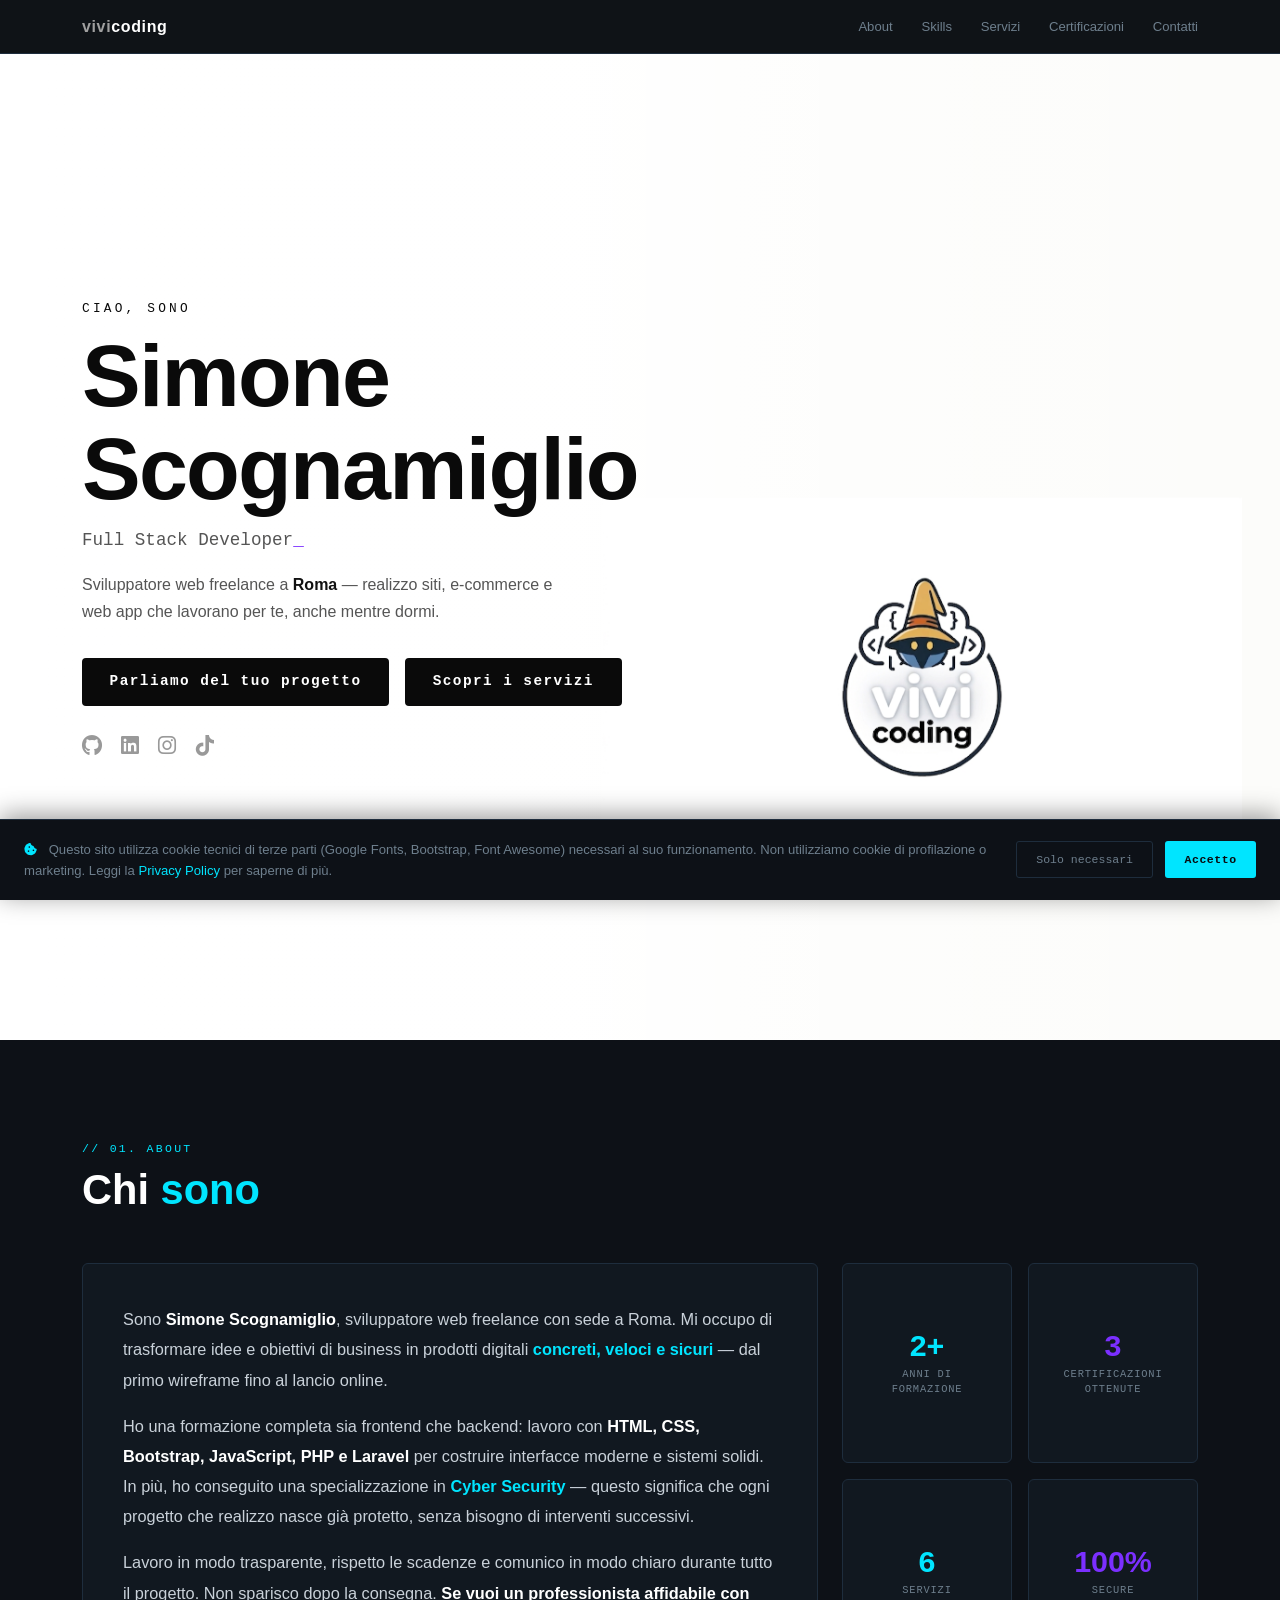
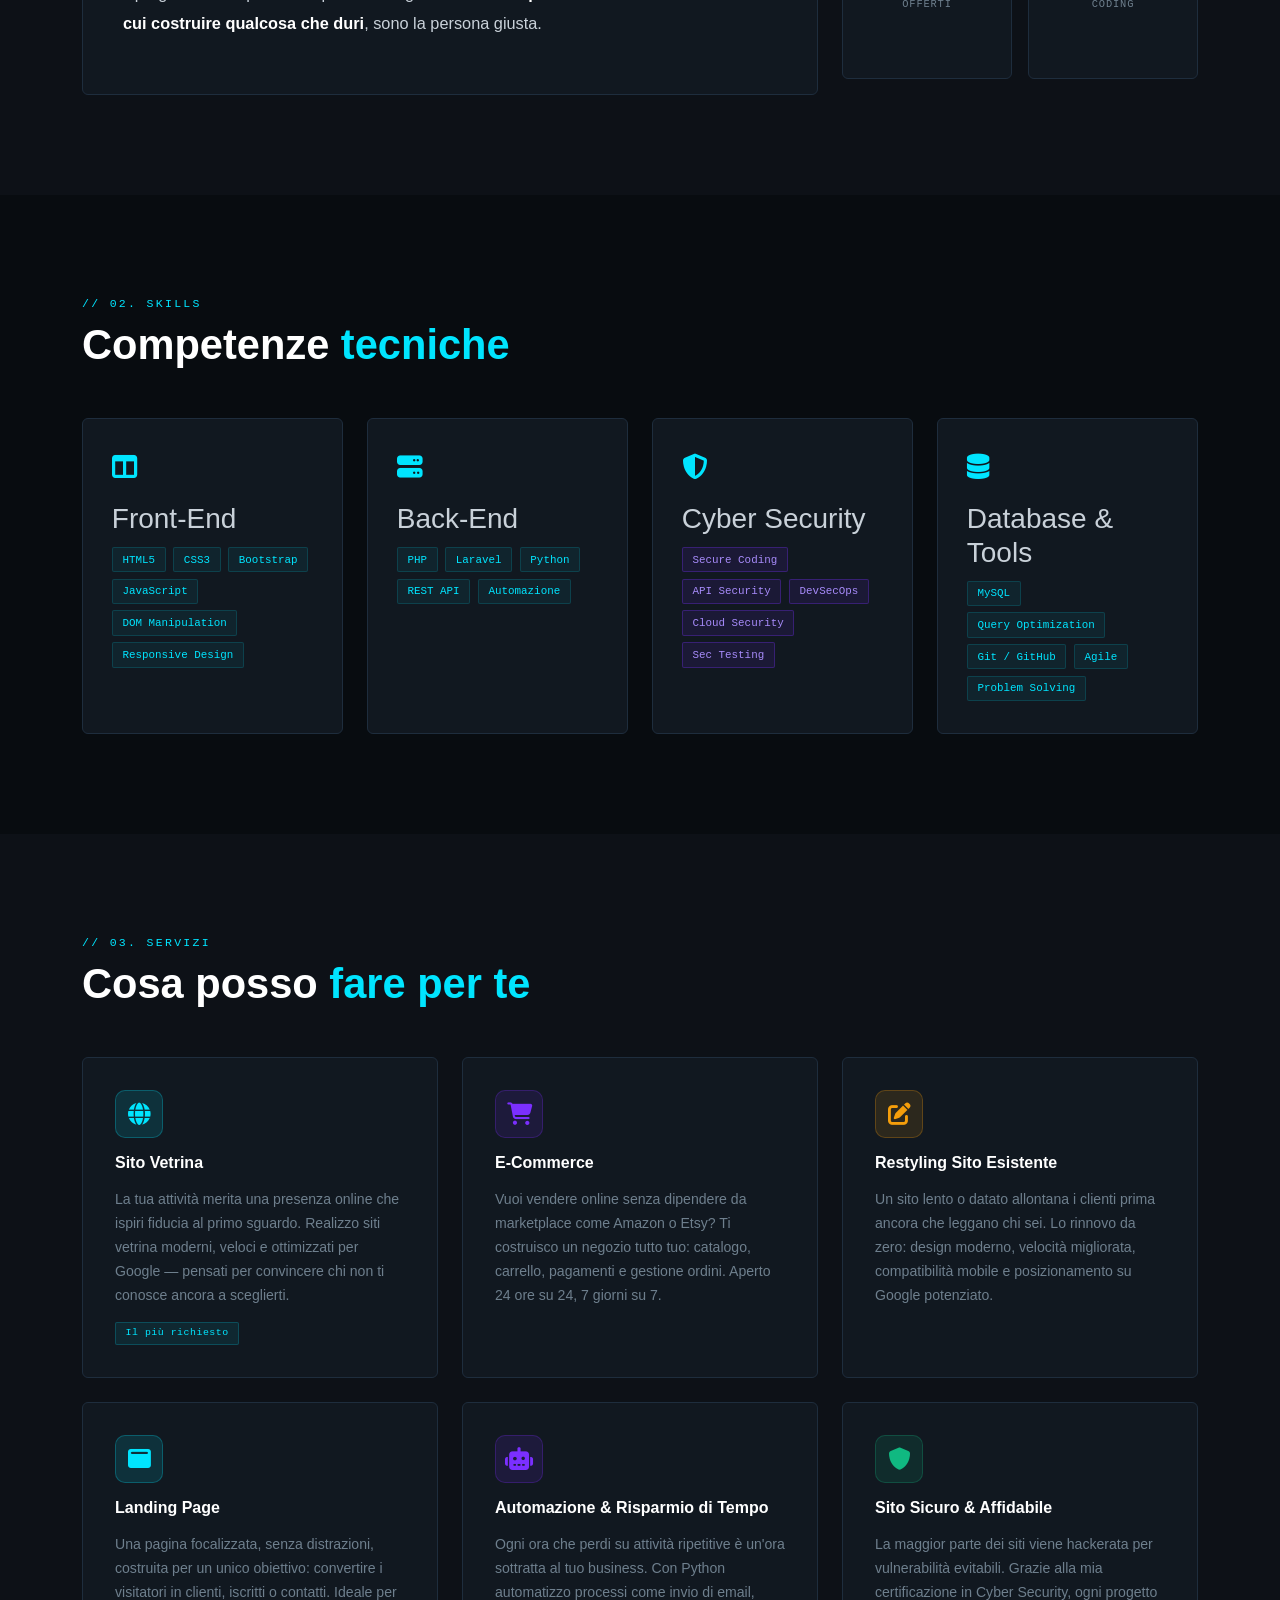
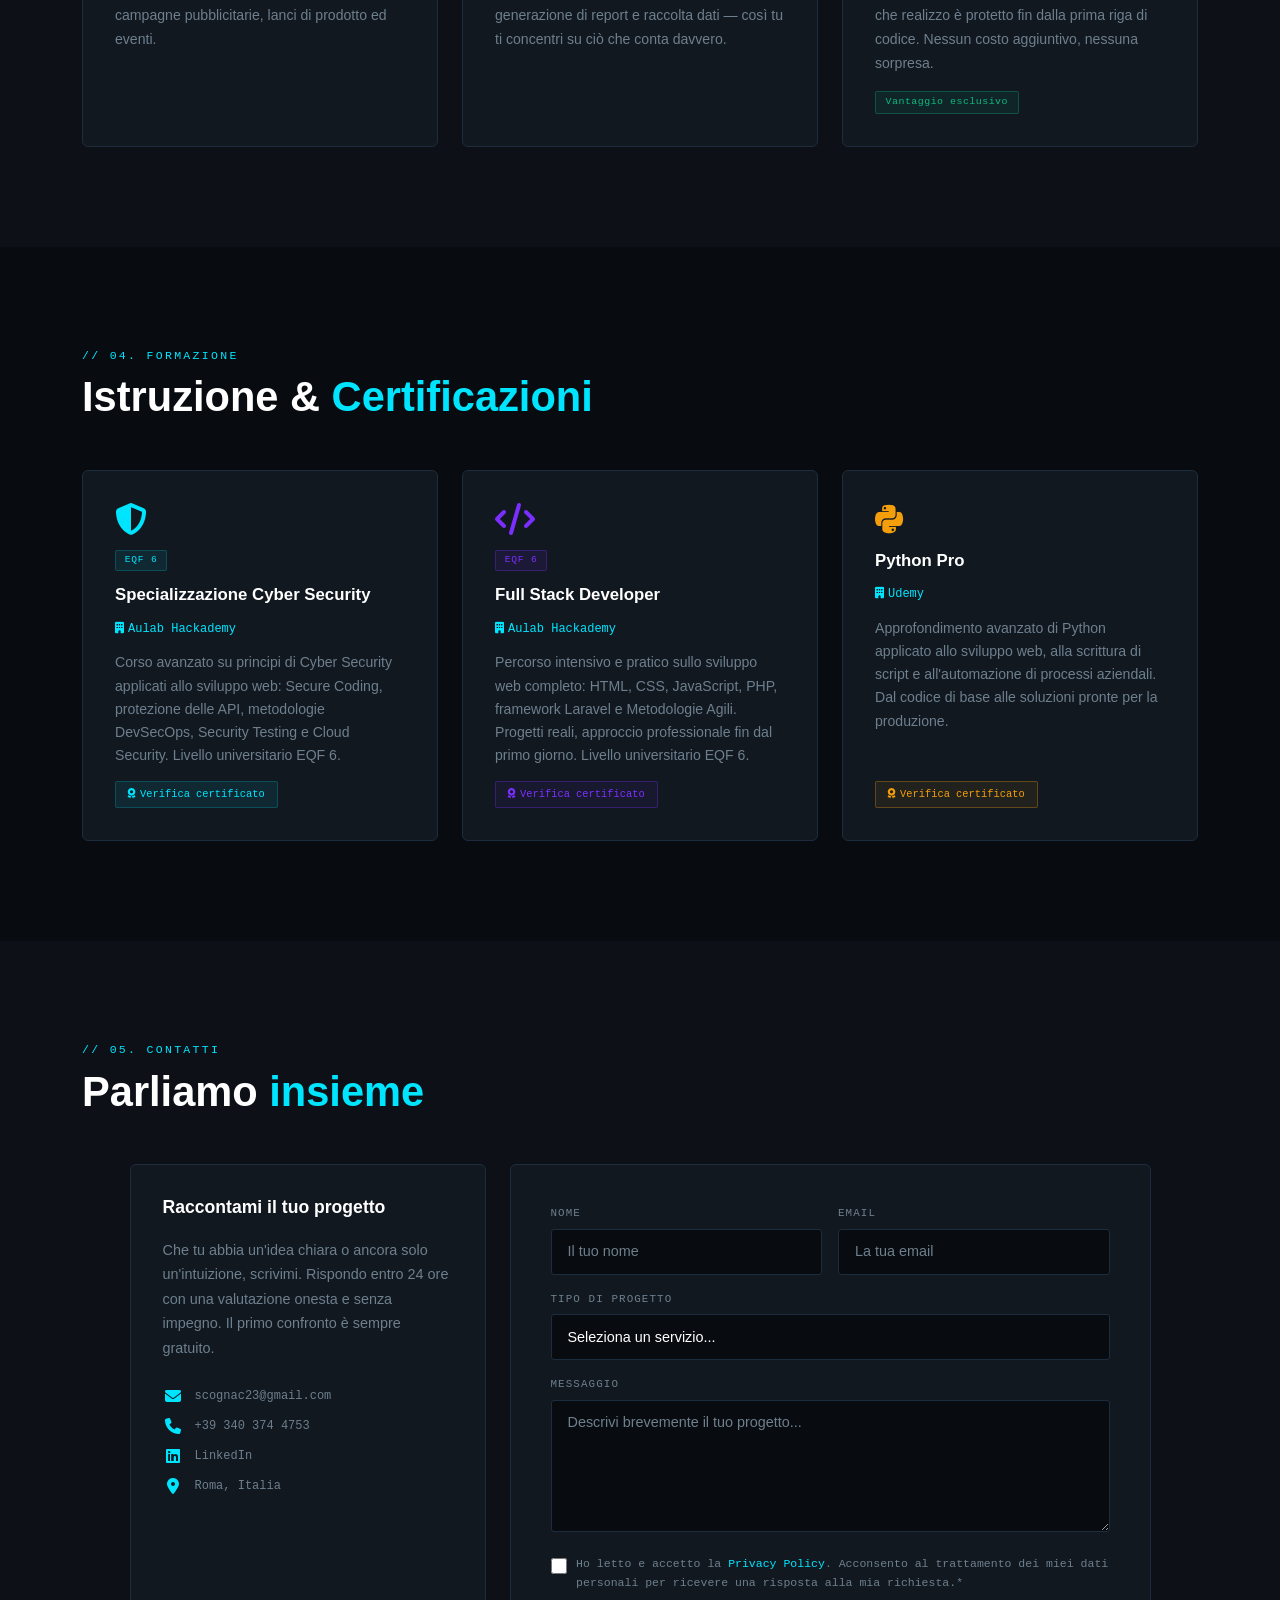
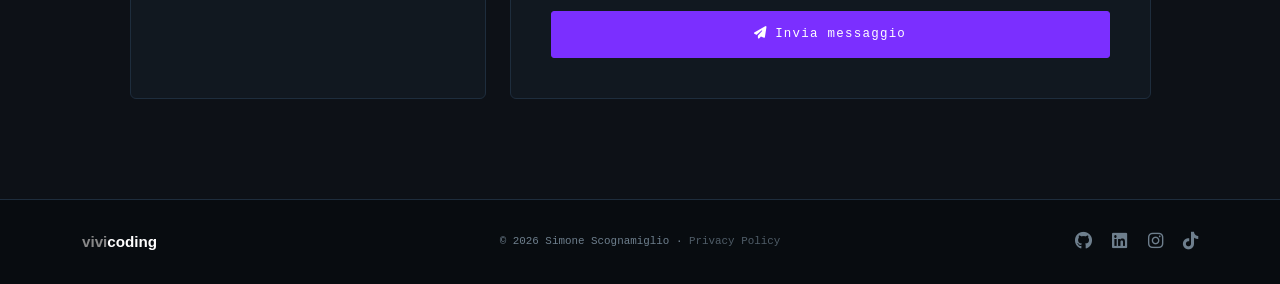
==== index.html @ 19dc5b59 "Add files via upload" ====
<!DOCTYPE html>
<html lang="it">
<head>
  <meta charset="UTF-8" />
  <meta name="viewport" content="width=device-width, initial-scale=1.0"/>

  <!-- ═══════════════════════════════════════
       SEO — TITOLO E META DESCRIZIONE
       Aiuta Google a capire di cosa parla il sito
  ═══════════════════════════════════════ -->
  <title>Simone Scognamiglio — Sviluppatore Web Freelance Roma | PHP Laravel Cyber Security</title>
  <meta name="description" content="Simone Scognamiglio, sviluppatore web freelance a Roma. Realizzo siti vetrina, e-commerce e web app sicure con PHP, Laravel, JavaScript e Python. Certificato in Cyber Security. Preventivo gratuito."/>
  <meta name="keywords" content="sviluppatore web Roma, freelance PHP Laravel, full stack developer Roma, siti web professionali Roma, e-commerce Roma, cyber security sviluppatore, Bootstrap, Python automazione, vivicoding"/>
  <meta name="author" content="Simone Scognamiglio"/>
  <meta name="robots" content="index, follow"/>
  <link rel="canonical" href="https://vivicoding.it/"/>

  <!-- ═══════════════════════════════════════
       SEO — OPEN GRAPH
       Controlla come appare il sito quando condiviso
       su WhatsApp, LinkedIn, Facebook
  ═══════════════════════════════════════ -->
  <meta property="og:title" content="Simone Scognamiglio — Sviluppatore Web Freelance Roma"/>
  <meta property="og:description" content="Siti web, e-commerce e web app sicure. Sviluppatore freelance a Roma con certificazione Cyber Security. Preventivo gratuito entro 24h."/>
  <meta property="og:type" content="website"/>
  <meta property="og:url" content="https://vivicoding.it/"/>
  <meta property="og:image" content="https://vivicoding.it/img/vivi_coding.png"/>
  <meta property="og:locale" content="it_IT"/>
  <meta property="og:site_name" content="vivicoding — Simone Scognamiglio"/>

  <!-- ═══════════════════════════════════════
       SEO — TWITTER CARD
       Controlla come appare il sito quando
       condiviso su Twitter/X
  ═══════════════════════════════════════ -->
  <meta name="twitter:card" content="summary_large_image"/>
  <meta name="twitter:title" content="Simone Scognamiglio — Sviluppatore Web Freelance Roma"/>
  <meta name="twitter:description" content="Siti web, e-commerce e web app sicure. Sviluppatore freelance a Roma con certificazione Cyber Security."/>
  <meta name="twitter:image" content="https://vivicoding.it/img/vivi_coding.png"/>

  <!-- ═══════════════════════════════════════
       SICUREZZA — CONTENT SECURITY POLICY (CSP)
       Protezione XSS: dice al browser quali domini
       sono fidati. Blocca script iniettati da terzi.
       (OWASP A03 - Injection)
  ═══════════════════════════════════════ -->
  <meta http-equiv="Content-Security-Policy"
    content="
      default-src 'self'
        https://cdn.jsdelivr.net
        https://cdnjs.cloudflare.com
        https://fonts.googleapis.com
        https://fonts.gstatic.com
        https://api.web3forms.com;
      script-src 'self' 'unsafe-inline'
        https://cdn.jsdelivr.net;
      style-src 'self' 'unsafe-inline'
        https://cdn.jsdelivr.net
        https://cdnjs.cloudflare.com
        https://fonts.googleapis.com;
      font-src 'self'
        https://fonts.gstatic.com
        https://cdnjs.cloudflare.com;
      img-src 'self' data: https:;
      form-action https://api.web3forms.com;
    "/>

  <!-- ═══════════════════════════════════════
       SICUREZZA — HEADERS AGGIUNTIVI
       X-Content-Type-Options: blocca MIME sniffing
       Referrer-Policy: limita info inviate ad altri siti
       (OWASP A05 - Security Misconfiguration)
  ═══════════════════════════════════════ -->
  <meta http-equiv="X-Content-Type-Options" content="nosniff"/>
  <meta name="referrer" content="strict-origin-when-cross-origin"/>

  <!-- ═══════════════════════════════════════
       SEO — SCHEMA.ORG
       Dati strutturati: Google capisce esattamente
       chi sei e ti mostra meglio nei risultati
  ═══════════════════════════════════════ -->
  <script type="application/ld+json">
  {
    "@context": "https://schema.org",
    "@type": "Person",
    "name": "Simone Scognamiglio",
    "jobTitle": "Full Stack Developer & Cyber Security Specialist",
    "description": "Sviluppatore web freelance a Roma specializzato in PHP, Laravel, JavaScript e Cyber Security.",
    "url": "https://vivicoding.it",
    "image": "https://vivicoding.it/img/vivi_coding.png",
    "email": "scognac23@gmail.com",
    "telephone": "+393403744753",
    "address": { "@type": "PostalAddress", "addressLocality": "Roma", "addressCountry": "IT" },
    "sameAs": [
      "https://github.com/SimonScognac23",
      "https://linkedin.com/in/simonescognamiglio-7758172a0",
      "https://www.instagram.com/vivi_coding",
      "https://www.tiktok.com/@scognac"
    ],
    "knowsAbout": ["PHP","Laravel","JavaScript","Python","Cyber Security","Web Development","E-Commerce"]
  }
  </script>

  <script type="application/ld+json">
  {
    "@context": "https://schema.org",
    "@type": "LocalBusiness",
    "name": "vivicoding — Simone Scognamiglio",
    "description": "Sviluppo siti web, e-commerce e web app sicure a Roma.",
    "url": "https://vivicoding.it",
    "telephone": "+393403744753",
    "email": "scognac23@gmail.com",
    "address": { "@type": "PostalAddress", "addressLocality": "Roma", "addressRegion": "Lazio", "addressCountry": "IT" },
    "areaServed": "Roma",
    "priceRange": "€€"
  }
  </script>

  <!-- ═══════════════════════════════════════
       PERFORMANCE — PRECONNECT
       Dice al browser di prepararsi in anticipo
       alle connessioni esterne → sito più veloce
  ═══════════════════════════════════════ -->
  <link rel="preconnect" href="https://fonts.googleapis.com"/>
  <link rel="preconnect" href="https://fonts.gstatic.com" crossorigin/>
  <link rel="preconnect" href="https://cdnjs.cloudflare.com"/>

  <!-- ═══════════════════════════════════════
       CSS — LIBRERIE ESTERNE
       Bootstrap: griglia e componenti
       Font Awesome: icone
       Google Fonts: caratteri tipografici
  ═══════════════════════════════════════ -->
  <link href="https://cdn.jsdelivr.net/npm/bootstrap@5.3.3/dist/css/bootstrap.min.css" rel="stylesheet"/>
  <link rel="stylesheet" href="https://cdnjs.cloudflare.com/ajax/libs/font-awesome/6.5.0/css/all.min.css"/>
  <link href="https://fonts.googleapis.com/css2?family=Space+Mono:wght@400;700&family=Syne:wght@400;600;700;800&display=swap" rel="stylesheet"/>

  <!-- ═══════════════════════════════════════
       CSS — FOGLIO DI STILE PERSONALIZZATO
  ═══════════════════════════════════════ -->
  <link rel="stylesheet" href="style.css"/>

  <!-- ═══════════════════════════════════════
       CSS — STILI INLINE
       Cookie banner e checkbox privacy
  ═══════════════════════════════════════ -->
  <style>
    /* ── COOKIE BANNER ── */
    #cookie-banner {
      position: fixed;
      bottom: 0; left: 0; right: 0;
      background: #0d1117;
      border-top: 1px solid #1e2d3d;
      padding: 1.2rem 1.5rem;
      z-index: 9999;
      display: flex;
      align-items: center;
      justify-content: space-between;
      gap: 1.5rem;
      flex-wrap: wrap;
      box-shadow: 0 -4px 24px rgba(0,0,0,.4);
    }
    #cookie-banner p {
      margin: 0;
      font-size: .82rem;
      color: #6e7f8d;
      line-height: 1.6;
      flex: 1;
      min-width: 200px;
    }
    #cookie-banner a { color: #00e5ff; text-decoration: none; }
    #cookie-banner a:hover { text-decoration: underline; }
    .cookie-btns { display: flex; gap: .75rem; flex-shrink: 0; }
    .cookie-accept {
      background: #00e5ff;
      color: #080c10;
      border: none;
      border-radius: 3px;
      font-family: 'Space Mono', monospace;
      font-size: .72rem;
      font-weight: 700;
      padding: .55rem 1.2rem;
      cursor: pointer;
      letter-spacing: .05em;
      transition: background .2s;
    }
    .cookie-accept:hover { background: #00c8e0; }
    .cookie-decline {
      background: transparent;
      color: #6e7f8d;
      border: 1px solid #1e2d3d;
      border-radius: 3px;
      font-family: 'Space Mono', monospace;
      font-size: .72rem;
      padding: .55rem 1.2rem;
      cursor: pointer;
      transition: color .2s, border-color .2s;
    }
    .cookie-decline:hover { color: #fff; border-color: #6e7f8d; }

    /* ── CHECKBOX PRIVACY FORM ── */
    .privacy-check-wrap {
      display: flex;
      align-items: flex-start;
      gap: .6rem;
      margin-bottom: 1.2rem;
    }
    .privacy-check-wrap input[type="checkbox"] {
      width: 16px;
      height: 16px;
      min-width: 16px;
      margin-top: 3px;
      accent-color: #00e5ff;
      cursor: pointer;
    }
    .privacy-check-wrap label {
      font-family: 'Space Mono', monospace;
      font-size: .72rem;
      color: #6e7f8d;
      line-height: 1.6;
      cursor: pointer;
    }
    .privacy-check-wrap label a { color: #00e5ff; text-decoration: none; }
    .privacy-check-wrap label a:hover { text-decoration: underline; }
  </style>

</head>
<body>

<!-- ═══════════════════════════════════════
     GDPR — COOKIE BANNER
     Obbligatorio per legge italiana (D.Lgs 196/2003)
     Si nasconde dopo il consenso e non riappare
═══════════════════════════════════════ -->
<div id="cookie-banner" role="dialog" aria-label="Consenso cookie">
  <p>
    <i class="fa-solid fa-cookie-bite me-2" style="color:#00e5ff"></i>
    Questo sito utilizza cookie tecnici di terze parti (Google Fonts, Bootstrap, Font Awesome)
    necessari al suo funzionamento. Non utilizziamo cookie di profilazione o marketing.
    Leggi la <a href="privacy.html">Privacy Policy</a> per saperne di più.
  </p>
  <div class="cookie-btns">
    <button class="cookie-decline" id="cookie-decline">Solo necessari</button>
    <button class="cookie-accept" id="cookie-accept">Accetto</button>
  </div>
</div>

<!-- ═══════════════════════════════════════
     NAVBAR — BARRA DI NAVIGAZIONE
     fixed-top = rimane in cima durante lo scroll
═══════════════════════════════════════ -->
<nav class="navbar fixed-top" role="navigation" aria-label="Menu principale">
  <div class="container">
    <a class="navbar-brand" href="#" aria-label="vivicoding homepage">vivi<span>coding</span></a>
    <ul class="navbar-nav flex-row">
      <li class="nav-item"><a class="nav-link" href="#about">About</a></li>
      <li class="nav-item"><a class="nav-link" href="#skills">Skills</a></li>
      <li class="nav-item"><a class="nav-link" href="#servizi">Servizi</a></li>
      <li class="nav-item"><a class="nav-link" href="#education">Certificazioni</a></li>
      <li class="nav-item"><a class="nav-link" href="#contact">Contatti</a></li>
    </ul>
  </div>
</nav>

<!-- ═══════════════════════════════════════
     HERO — SEZIONE PRINCIPALE
     Prima cosa che vede il visitatore
     Sfondo bianco con logo a destra e testo a sinistra
═══════════════════════════════════════ -->
<section id="hero" aria-label="Presentazione">
  <img src="img/vivi_coding.png" class="hero-bg-img"
    alt="vivicoding logo — Simone Scognamiglio sviluppatore web Roma"
    width="580" height="580" loading="eager"/>
  <div class="hero-overlay"></div>
  <div class="container hero-content">
    <div class="row align-items-center min-vh-100">
      <div class="col-lg-7 col-md-9">
        <p class="hero-greeting">Ciao, sono</p>
        <h1 class="hero-name">Simone<br/><span>Scognamiglio</span></h1>
        <!-- Typewriter: il testo che cambia automaticamente -->
        <p class="hero-role" id="typed-text"></p>
        <p class="hero-desc">Sviluppatore web freelance a <strong>Roma</strong> — realizzo siti, e-commerce e web app che lavorano per te, anche mentre dormi.</p>
        <div class="d-flex gap-3 flex-wrap mb-4">
          <a href="#contact" class="btn-accent">Parliamo del tuo progetto</a>
          <a href="#servizi" class="btn-ghost-hero">Scopri i servizi</a>
        </div>
        <!-- Social links — rel="noopener noreferrer" protegge da tabnapping -->
        <div class="hero-socials" aria-label="Social network">
          <a href="https://github.com/SimonScognac23" target="_blank" rel="noopener noreferrer" title="GitHub" aria-label="GitHub"><i class="fa-brands fa-github"></i></a>
          <a href="https://linkedin.com/in/simonescognamiglio-7758172a0" target="_blank" rel="noopener noreferrer" title="LinkedIn" aria-label="LinkedIn"><i class="fa-brands fa-linkedin"></i></a>
          <a href="https://www.instagram.com/vivi_coding" target="_blank" rel="noopener noreferrer" title="Instagram" aria-label="Instagram"><i class="fa-brands fa-instagram"></i></a>
          <a href="https://www.tiktok.com/@scognac" target="_blank" rel="noopener noreferrer" title="TikTok" aria-label="TikTok"><i class="fa-brands fa-tiktok"></i></a>
        </div>
      </div>
    </div>
  </div>
</section>

<!-- ═══════════════════════════════════════
     ABOUT — 01
     Presentazione personale e statistiche
═══════════════════════════════════════ -->
<section id="about" aria-labelledby="about-title">
  <div class="container">
    <p class="sec-label">// 01. about</p>
    <h2 class="sec-title" id="about-title">Chi <span>sono</span></h2>
    <div class="row g-4 align-items-stretch">

      <!-- Testo presentazione -->
      <div class="col-lg-8 fade-up">
        <div class="about-card h-100">
          <p class="about-text mb-3">
            Sono <strong style="color:#fff">Simone Scognamiglio</strong>, sviluppatore web freelance con sede a Roma. Mi occupo di trasformare idee e obiettivi di business in prodotti digitali <strong style="color:var(--accent)">concreti, veloci e sicuri</strong> — dal primo wireframe fino al lancio online.
          </p>
          <p class="about-text mb-3">
            Ho una formazione completa sia frontend che backend: lavoro con <strong style="color:#fff">HTML, CSS, Bootstrap, JavaScript, PHP e Laravel</strong> per costruire interfacce moderne e sistemi solidi. In più, ho conseguito una specializzazione in <strong style="color:var(--accent)">Cyber Security</strong> — questo significa che ogni progetto che realizzo nasce già protetto, senza bisogno di interventi successivi.
          </p>
          <p class="about-text">
            Lavoro in modo trasparente, rispetto le scadenze e comunico in modo chiaro durante tutto il progetto. Non sparisco dopo la consegna. <strong style="color:#fff">Se vuoi un professionista affidabile con cui costruire qualcosa che duri</strong>, sono la persona giusta.
          </p>
        </div>
      </div>

      <!-- Statistiche numeriche -->
      <div class="col-lg-4 fade-up">
        <div class="row g-3 h-100">
          <div class="col-6"><div class="stat-card"><div class="stat-num" style="color:var(--accent)">2+</div><div class="stat-lbl">Anni di<br/>formazione</div></div></div>
          <div class="col-6"><div class="stat-card"><div class="stat-num" style="color:var(--accent2)">3</div><div class="stat-lbl">Certificazioni<br/>ottenute</div></div></div>
          <div class="col-6"><div class="stat-card"><div class="stat-num" style="color:var(--accent)">6</div><div class="stat-lbl">Servizi<br/>offerti</div></div></div>
          <div class="col-6"><div class="stat-card"><div class="stat-num" style="color:var(--accent2)">100%</div><div class="stat-lbl">Secure<br/>Coding</div></div></div>
        </div>
      </div>

    </div>
  </div>
</section>

<!-- ═══════════════════════════════════════
     SKILLS — 02
     Competenze tecniche divise per categoria
═══════════════════════════════════════ -->
<section id="skills" aria-labelledby="skills-title">
  <div class="container">
    <p class="sec-label">// 02. skills</p>
    <h2 class="sec-title" id="skills-title">Competenze <span>tecniche</span></h2>
    <div class="row g-4">

      <!-- Front-End -->
      <div class="col-md-6 col-lg-3 fade-up">
        <div class="skill-category h-100">
          <div class="skill-icon"><i class="fa-solid fa-table-columns" aria-hidden="true"></i></div>
          <h3>Front-End</h3>
          <span class="skill-tag">HTML5</span>
          <span class="skill-tag">CSS3</span>
          <span class="skill-tag">Bootstrap</span>
          <span class="skill-tag">JavaScript</span>
          <span class="skill-tag">DOM Manipulation</span>
          <span class="skill-tag">Responsive Design</span>
        </div>
      </div>

      <!-- Back-End -->
      <div class="col-md-6 col-lg-3 fade-up">
        <div class="skill-category h-100">
          <div class="skill-icon"><i class="fa-solid fa-server" aria-hidden="true"></i></div>
          <h3>Back-End</h3>
          <span class="skill-tag">PHP</span>
          <span class="skill-tag">Laravel</span>
          <span class="skill-tag">Python</span>
          <span class="skill-tag">REST API</span>
          <span class="skill-tag">Automazione</span>
        </div>
      </div>

      <!-- Cyber Security -->
      <div class="col-md-6 col-lg-3 fade-up">
        <div class="skill-category h-100">
          <div class="skill-icon"><i class="fa-solid fa-shield-halved" aria-hidden="true"></i></div>
          <h3>Cyber Security</h3>
          <span class="skill-tag purple">Secure Coding</span>
          <span class="skill-tag purple">API Security</span>
          <span class="skill-tag purple">DevSecOps</span>
          <span class="skill-tag purple">Cloud Security</span>
          <span class="skill-tag purple">Sec Testing</span>
        </div>
      </div>

      <!-- Database & Tools -->
      <div class="col-md-6 col-lg-3 fade-up">
        <div class="skill-category h-100">
          <div class="skill-icon"><i class="fa-solid fa-database" aria-hidden="true"></i></div>
          <h3>Database & Tools</h3>
          <span class="skill-tag">MySQL</span>
          <span class="skill-tag">Query Optimization</span>
          <span class="skill-tag">Git / GitHub</span>
          <span class="skill-tag">Agile</span>
          <span class="skill-tag">Problem Solving</span>
        </div>
      </div>

    </div>
  </div>
</section>

<!-- ═══════════════════════════════════════
     SERVIZI — 03
     I 6 servizi offerti ai clienti
═══════════════════════════════════════ -->
<section id="servizi" aria-labelledby="servizi-title">
  <div class="container">
    <p class="sec-label">// 03. servizi</p>
    <h2 class="sec-title" id="servizi-title">Cosa posso <span>fare per te</span></h2>
    <div class="row g-4">

      <!-- Sito Vetrina -->
      <div class="col-12 col-md-6 col-lg-4 fade-up">
        <div class="service-card h-100">
          <div class="service-icon-wrap" style="--clr:var(--accent)"><i class="fa-solid fa-globe" aria-hidden="true"></i></div>
          <h3 class="service-title">Sito Vetrina</h3>
          <p class="service-body">La tua attività merita una presenza online che ispiri fiducia al primo sguardo. Realizzo siti vetrina moderni, veloci e ottimizzati per Google — pensati per convincere chi non ti conosce ancora a sceglierti.</p>
          <span class="service-tag">Il più richiesto</span>
        </div>
      </div>

      <!-- E-Commerce -->
      <div class="col-12 col-md-6 col-lg-4 fade-up">
        <div class="service-card h-100">
          <div class="service-icon-wrap" style="--clr:var(--accent2)"><i class="fa-solid fa-cart-shopping" aria-hidden="true"></i></div>
          <h3 class="service-title">E-Commerce</h3>
          <p class="service-body">Vuoi vendere online senza dipendere da marketplace come Amazon o Etsy? Ti costruisco un negozio tutto tuo: catalogo, carrello, pagamenti e gestione ordini. Aperto 24 ore su 24, 7 giorni su 7.</p>
        </div>
      </div>

      <!-- Restyling -->
      <div class="col-12 col-md-6 col-lg-4 fade-up">
        <div class="service-card h-100">
          <div class="service-icon-wrap" style="--clr:#f59e0b"><i class="fa-solid fa-pen-to-square" aria-hidden="true"></i></div>
          <h3 class="service-title">Restyling Sito Esistente</h3>
          <p class="service-body">Un sito lento o datato allontana i clienti prima ancora che leggano chi sei. Lo rinnovo da zero: design moderno, velocità migliorata, compatibilità mobile e posizionamento su Google potenziato.</p>
        </div>
      </div>

      <!-- Landing Page -->
      <div class="col-12 col-md-6 col-lg-4 fade-up">
        <div class="service-card h-100">
          <div class="service-icon-wrap" style="--clr:var(--accent)"><i class="fa-solid fa-window-maximize" aria-hidden="true"></i></div>
          <h3 class="service-title">Landing Page</h3>
          <p class="service-body">Una pagina focalizzata, senza distrazioni, costruita per un unico obiettivo: convertire i visitatori in clienti, iscritti o contatti. Ideale per campagne pubblicitarie, lanci di prodotto ed eventi.</p>
        </div>
      </div>

      <!-- Automazione -->
      <div class="col-12 col-md-6 col-lg-4 fade-up">
        <div class="service-card h-100">
          <div class="service-icon-wrap" style="--clr:var(--accent2)"><i class="fa-solid fa-robot" aria-hidden="true"></i></div>
          <h3 class="service-title">Automazione & Risparmio di Tempo</h3>
          <p class="service-body">Ogni ora che perdi su attività ripetitive è un'ora sottratta al tuo business. Con Python automatizzo processi come invio di email, generazione di report e raccolta dati — così tu ti concentri su ciò che conta davvero.</p>
        </div>
      </div>

      <!-- Sito Sicuro -->
      <div class="col-12 col-md-6 col-lg-4 fade-up">
        <div class="service-card h-100">
          <div class="service-icon-wrap" style="--clr:#10b981"><i class="fa-solid fa-shield" aria-hidden="true"></i></div>
          <h3 class="service-title">Sito Sicuro & Affidabile</h3>
          <p class="service-body">La maggior parte dei siti viene hackerata per vulnerabilità evitabili. Grazie alla mia certificazione in Cyber Security, ogni progetto che realizzo è protetto fin dalla prima riga di codice. Nessun costo aggiuntivo, nessuna sorpresa.</p>
          <span class="service-tag" style="color:#10b981;border-color:rgba(16,185,129,.3);background:rgba(16,185,129,.08)">Vantaggio esclusivo</span>
        </div>
      </div>

    </div>
  </div>
</section>

<!-- ═══════════════════════════════════════
     EDUCATION — 04
     Certificazioni e formazione
═══════════════════════════════════════ -->
<section id="education" aria-labelledby="education-title">
  <div class="container">
    <p class="sec-label">// 04. formazione</p>
    <h2 class="sec-title" id="education-title">Istruzione & <span>Certificazioni</span></h2>
    <div class="row g-4 justify-content-center">

      <!-- Certificazione Cyber Security -->
      <div class="col-12 col-md-6 col-lg-4 fade-up">
        <div class="cert-card h-100">
          <div class="cert-icon" style="color:var(--accent)"><i class="fa-solid fa-shield-halved" aria-hidden="true"></i></div>
          <div class="cert-badge-eqf">EQF 6</div>
          <h3 class="cert-title">Specializzazione Cyber Security</h3>
          <p class="cert-school"><i class="fa-solid fa-building me-1" aria-hidden="true"></i>Aulab Hackademy</p>
          <p class="cert-body">Corso avanzato su principi di Cyber Security applicati allo sviluppo web: Secure Coding, protezione delle API, metodologie DevSecOps, Security Testing e Cloud Security. Livello universitario EQF 6.</p>
          <a href="https://credential.net/c70fb460-e360-40ac-95a9-8bb528a66309" target="_blank" rel="noopener noreferrer" class="cert-link">
            <i class="fa-solid fa-award me-1" aria-hidden="true"></i>Verifica certificato
          </a>
        </div>
      </div>

      <!-- Certificazione Full Stack -->
      <div class="col-12 col-md-6 col-lg-4 fade-up">
        <div class="cert-card h-100">
          <div class="cert-icon" style="color:var(--accent2)"><i class="fa-solid fa-code" aria-hidden="true"></i></div>
          <div class="cert-badge-eqf" style="color:var(--accent2);border-color:rgba(123,47,255,.3);background:rgba(123,47,255,.1)">EQF 6</div>
          <h3 class="cert-title">Full Stack Developer</h3>
          <p class="cert-school"><i class="fa-solid fa-building me-1" aria-hidden="true"></i>Aulab Hackademy</p>
          <p class="cert-body">Percorso intensivo e pratico sullo sviluppo web completo: HTML, CSS, JavaScript, PHP, framework Laravel e Metodologie Agili. Progetti reali, approccio professionale fin dal primo giorno. Livello universitario EQF 6.</p>
          <a href="https://credential.net/d90387ce-b165-43b2-81d8-e3498085ef3e" target="_blank" rel="noopener noreferrer" class="cert-link" style="color:var(--accent2);border-color:rgba(123,47,255,.3);background:rgba(123,47,255,.07)">
            <i class="fa-solid fa-award me-1" aria-hidden="true"></i>Verifica certificato
          </a>
        </div>
      </div>

      <!-- Certificazione Python -->
      <div class="col-12 col-md-6 col-lg-4 fade-up">
        <div class="cert-card h-100">
          <div class="cert-icon" style="color:#f59e0b"><i class="fa-brands fa-python" aria-hidden="true"></i></div>
          <h3 class="cert-title">Python Pro</h3>
          <p class="cert-school"><i class="fa-solid fa-building me-1" aria-hidden="true"></i>Udemy</p>
          <p class="cert-body">Approfondimento avanzato di Python applicato allo sviluppo web, alla scrittura di script e all'automazione di processi aziendali. Dal codice di base alle soluzioni pronte per la produzione.</p>
          <a href="https://udemy.com/certificate/UC-797e93fd-c6c7-4f3e-8647-079aa7193a82" target="_blank" rel="noopener noreferrer" class="cert-link" style="color:#f59e0b;border-color:rgba(245,158,11,.3);background:rgba(245,158,11,.07)">
            <i class="fa-solid fa-award me-1" aria-hidden="true"></i>Verifica certificato
          </a>
        </div>
      </div>

    </div>
  </div>
</section>

<!-- ═══════════════════════════════════════
     CONTACT — 05
     Form di contatto + informazioni
     Protezioni attive:
     - Web3Forms (rate limiting integrato)
     - botcheck honeypot (blocca bot)
     - maxlength (limita input XSS)
     - checkbox privacy obbligatoria (GDPR)
     - method POST (protegge da CSRF)
═══════════════════════════════════════ -->
<section id="contact" aria-labelledby="contact-title">
  <div class="container">
    <p class="sec-label">// 05. contatti</p>
    <h2 class="sec-title" id="contact-title">Parliamo <span>insieme</span></h2>
    <div class="row g-4 justify-content-center">

      <!-- Informazioni di contatto -->
      <div class="col-lg-4 fade-up">
        <div class="contact-info-card h-100">
          <h3 class="contact-info-title">Raccontami il tuo progetto</h3>
          <p class="contact-info-text">Che tu abbia un'idea chiara o ancora solo un'intuizione, scrivimi. Rispondo entro 24 ore con una valutazione onesta e senza impegno. Il primo confronto è sempre gratuito.</p>
          <div class="contact-info-list">
            <a href="mailto:scognac23@gmail.com" class="contact-info-item">
              <i class="fa-solid fa-envelope" aria-hidden="true"></i><span>scognac23@gmail.com</span>
            </a>
            <a href="tel:+393403744753" class="contact-info-item">
              <i class="fa-solid fa-phone" aria-hidden="true"></i><span>+39 340 374 4753</span>
            </a>
            <a href="https://linkedin.com/in/simonescognamiglio-7758172a0" target="_blank" rel="noopener noreferrer" class="contact-info-item">
              <i class="fa-brands fa-linkedin" aria-hidden="true"></i><span>LinkedIn</span>
            </a>
            <div class="contact-info-item">
              <i class="fa-solid fa-location-dot" aria-hidden="true"></i><span>Roma, Italia</span>
            </div>
          </div>
        </div>
      </div>

      <!-- Form di contatto -->
      <div class="col-lg-7 fade-up">
        <div class="contact-form-card">
          <form action="https://api.web3forms.com/submit" method="POST" aria-label="Form di contatto">

            <!-- Web3Forms: chiave accesso -->
            <input type="hidden" name="access_key" value="8caca050-ec0e-433a-b0a5-a7bb475c0125"/>
            <!-- Web3Forms: oggetto email ricevuta -->
            <input type="hidden" name="subject" value="Nuovo messaggio da vivicoding"/>
            <!-- Sicurezza: honeypot anti-bot (invisibile all'utente) -->
            <input type="checkbox" name="botcheck" style="display:none" aria-hidden="true"/>

            <div class="row g-3 mb-3">
              <div class="col-md-6">
                <label class="form-label-custom" for="nome">Nome</label>
                <!-- maxlength: limita input, protezione XSS (OWASP A03) -->
                <input type="text" id="nome" name="nome" class="form-input"
                  placeholder="Il tuo nome" required maxlength="100"/>
              </div>
              <div class="col-md-6">
                <label class="form-label-custom" for="email">Email</label>
                <input type="email" id="email" name="email" class="form-input"
                  placeholder="La tua email" required maxlength="150"/>
              </div>
            </div>

            <div class="mb-3">
              <label class="form-label-custom" for="progetto">Tipo di progetto</label>
              <select id="progetto" name="progetto" class="form-input">
                <option value="" style="background:#111820">Seleziona un servizio...</option>
                <option value="vetrina" style="background:#111820">Sito Vetrina</option>
                <option value="ecommerce" style="background:#111820">E-Commerce</option>
                <option value="restyling" style="background:#111820">Restyling</option>
                <option value="landing" style="background:#111820">Landing Page</option>
                <option value="automazione" style="background:#111820">Automazione</option>
                <option value="altro" style="background:#111820">Altro</option>
              </select>
            </div>

            <div class="mb-3">
              <label class="form-label-custom" for="messaggio">Messaggio</label>
              <textarea id="messaggio" name="messaggio" class="form-input"
                rows="5" required maxlength="2000"
                placeholder="Descrivi brevemente il tuo progetto..."></textarea>
            </div>

            <!-- GDPR: checkbox privacy obbligatoria -->
            <div class="privacy-check-wrap">
              <input type="checkbox" id="privacy-consent" name="privacy" required/>
              <label for="privacy-consent">
                Ho letto e accetto la <a href="privacy.html" target="_blank">Privacy Policy</a>.
                Acconsento al trattamento dei miei dati personali per ricevere una risposta alla mia richiesta.*
              </label>
            </div>

            <button type="submit" class="btn-accent w-100">
              <i class="fa-solid fa-paper-plane me-2" aria-hidden="true"></i>Invia messaggio
            </button>

          </form>
        </div>
      </div>

    </div>
  </div>
</section>

<!-- ═══════════════════════════════════════
     FOOTER
     Link privacy policy + social
═══════════════════════════════════════ -->
<footer>
  <div class="container">
    <div class="row align-items-center">
      <div class="col-md-4 text-center text-md-start mb-2 mb-md-0">
        <span class="footer-brand">vivi<span>coding</span></span>
      </div>
      <div class="col-md-4 text-center mb-2 mb-md-0">
        <p class="footer-copy">© 2026 Simone Scognamiglio ·
          <a href="privacy.html" style="color:inherit;text-decoration:none;opacity:.7">Privacy Policy</a>
        </p>
      </div>
      <div class="col-md-4 text-center text-md-end">
        <a href="https://github.com/SimonScognac23" target="_blank" rel="noopener noreferrer" class="footer-social" aria-label="GitHub"><i class="fa-brands fa-github"></i></a>
        <a href="https://linkedin.com/in/simonescognamiglio-7758172a0" target="_blank" rel="noopener noreferrer" class="footer-social" aria-label="LinkedIn"><i class="fa-brands fa-linkedin"></i></a>
        <a href="https://www.instagram.com/vivi_coding" target="_blank" rel="noopener noreferrer" class="footer-social" aria-label="Instagram"><i class="fa-brands fa-instagram"></i></a>
        <a href="https://www.tiktok.com/@scognac" target="_blank" rel="noopener noreferrer" class="footer-social" aria-label="TikTok"><i class="fa-brands fa-tiktok"></i></a>
      </div>
    </div>
  </div>
</footer>

<!-- ═══════════════════════════════════════
     JAVASCRIPT — BOOTSTRAP
     Libreria esterna per componenti interattivi
═══════════════════════════════════════ -->
<script src="https://cdn.jsdelivr.net/npm/bootstrap@5.3.3/dist/js/bootstrap.bundle.min.js"></script>

<script>
  /* ════════════════════════════════════════
     COOKIE BANNER
     Salva la scelta nel localStorage
     Non riappare dopo il primo consenso
  ════════════════════════════════════════ */
  const banner = document.getElementById('cookie-banner');
  if (localStorage.getItem('cookie-consent')) {
    banner.style.display = 'none';
  }
  document.getElementById('cookie-accept').addEventListener('click', () => {
    localStorage.setItem('cookie-consent', 'accepted');
    banner.style.display = 'none';
  });
  document.getElementById('cookie-decline').addEventListener('click', () => {
    localStorage.setItem('cookie-consent', 'declined');
    banner.style.display = 'none';
  });

  /* ════════════════════════════════════════
     MOBILE MENU
     Apre/chiude il menu su dispositivi mobili
     Il controllo null evita crash JS
  ════════════════════════════════════════ */
  const toggle = document.getElementById('menuToggle');
  const mobileMenu = document.getElementById('mobileMenu');
  if (toggle && mobileMenu) {
    toggle.addEventListener('click', () => {
      mobileMenu.classList.toggle('open');
      toggle.innerHTML = mobileMenu.classList.contains('open')
        ? '<i class="fa-solid fa-xmark"></i>'
        : '<i class="fa-solid fa-bars"></i>';
    });
    mobileMenu.querySelectorAll('.mobile-link').forEach(link => {
      link.addEventListener('click', () => {
        mobileMenu.classList.remove('open');
        toggle.innerHTML = '<i class="fa-solid fa-bars"></i>';
      });
    });
  }

  /* ════════════════════════════════════════
     TYPEWRITER EFFECT
     Scrive e cancella le frasi nella hero
     automaticamente in loop
  ════════════════════════════════════════ */
  const phrases = [
    'Full Stack Developer',
    'Trasformo le tue idee in realtà',
    'Siti Web Sicuri & Professionali',
    'PHP · Laravel · Python',
    'Il tuo partner digitale a Roma',
  ];
  let pi = 0, ci = 0, deleting = false;
  const el = document.getElementById('typed-text');
  function type() {
    const phrase = phrases[pi];
    el.innerHTML = (deleting ? phrase.slice(0, ci--) : phrase.slice(0, ++ci))
      + '<span class="typed-cursor">_</span>';
    if (!deleting && ci === phrase.length) {
      setTimeout(() => { deleting = true; type(); }, 1800);
      return;
    }
    if (deleting && ci === 0) { deleting = false; pi = (pi + 1) % phrases.length; }
    setTimeout(type, deleting ? 45 : 80);
  }
  type();

  /* ════════════════════════════════════════
     SCROLL REVEAL
     Fa apparire le sezioni con animazione
     quando l'utente le raggiunge scrollando
  ════════════════════════════════════════ */
  const observer = new IntersectionObserver(entries => {
    entries.forEach(e => { if (e.isIntersecting) e.target.classList.add('visible'); });
  }, { threshold: 0.1 });
  document.querySelectorAll('.fade-up').forEach(el => observer.observe(el));

  /* ════════════════════════════════════════
     NAVBAR SCROLL
     Cambia stile della navbar quando
     l'utente scorre verso il basso
  ════════════════════════════════════════ */
  window.addEventListener('scroll', () => {
    document.querySelector('.navbar').classList.toggle('scrolled', window.scrollY > 50);
  });
</script>

</body>
</html>
---- style.css ----
/* ═══════════════════════════════════════
   VARIABILI & RESET
═══════════════════════════════════════ */
:root {
  --bg:         #080c10;
  --surface:    #0d1117;
  --card:       #111820;
  --border:     #1e2d3d;
  --accent:     #00e5ff;
  --accent2:    #7b2fff;
  --text:       #c9d1d9;
  --text-muted: #6e7f8d;
  --mono:       'Space Mono', monospace;
  --sans:       'Syne', sans-serif;
}

*, *::before, *::after { box-sizing: border-box; margin: 0; padding: 0; }
html { scroll-behavior: smooth; }
body {
  background: var(--bg);
  color: var(--text);
  font-family: var(--sans);
  overflow-x: hidden;
}

/* ═══════════════════════════════════════
   GRIGLIA DI SFONDO (solo sezioni dark)
═══════════════════════════════════════ */
body::before {
  content: '';
  position: fixed;
  inset: 0;
  background-image:
    linear-gradient(rgba(0,229,255,.03) 1px, transparent 1px),
    linear-gradient(90deg, rgba(0,229,255,.03) 1px, transparent 1px);
  background-size: 40px 40px;
  pointer-events: none;
  z-index: 0;
}
section, nav, footer { position: relative; z-index: 1; }

.navbar {
  background: rgba(8,12,16,.97);
  backdrop-filter: blur(12px);
  -webkit-backdrop-filter: blur(12px);
  border-bottom: 1px solid var(--border);
  padding: .6rem 0;
}
.navbar.scrolled {
  background: rgba(8,12,16,.97);
  border-bottom-color: var(--border);
}
.navbar .container {
  display: flex;
  align-items: center;
  justify-content: space-between;
  flex-wrap: wrap;
  gap: .5rem;
}
.navbar-brand {
  font-family: var(--sans);
  font-weight: 700;
  font-size: 1rem;
  color: #a0a0a0 !important;
  letter-spacing: .04em;
  text-transform: lowercase;
  text-decoration: none;
}
.navbar-brand span { color: #fff; }
.navbar.scrolled .navbar-brand { color: #a0a0a0 !important; }
.navbar.scrolled .navbar-brand span { color: #fff; }

.navbar-nav { list-style: none; margin: 0; padding: 0; gap: 1.8rem; }
.nav-link {
  color: #6e7f8d !important;
  font-size: .82rem;
  font-weight: 500;
  padding: .25rem 0 !important;
  position: relative;
  transition: color .2s;
  text-decoration: none;
}
.nav-link::after {
  content: '';
  position: absolute;
  left: 0; bottom: 0;
  width: 0; height: 1px;
  background: var(--accent);
  transition: width .25s;
}
.nav-link:hover { color: #fff !important; }
.nav-link:hover::after { width: 100%; }
.navbar.scrolled .nav-link { color: #6e7f8d !important; }
.navbar.scrolled .nav-link:hover { color: #fff !important; }
.navbar.scrolled .nav-link::after { background: var(--accent); }
/* ═══════════════════════════════════════
   HERO — sfondo bianco
═══════════════════════════════════════ */
#hero {
  min-height: 100vh;
  display: flex;
  align-items: center;
  padding: 80px 0 60px;
  position: relative;
  overflow: hidden;
  background: #fcfcfa;   /* ← grigio caldo leggerissimo, non più bianco puro */
}

.hero-bg-img {
  position: absolute;
  right: 3%;
  top: 65%;
  transform: translateY(-50%);
  width: clamp(460px, 50vw, 720px);  /* un po' più grande */
  height: auto;
  object-fit: contain;
  pointer-events: none;
  z-index: 1;            /* ← sopra l'overlay, ora i colori sono originali */
  opacity: 1;
}

.hero-overlay {
  position: absolute;
  inset: 0;
  background: linear-gradient(
    90deg,
    rgba(255,255,255,1)   0%,
    rgba(255,255,255,.97) 45%,
    rgba(255,255,255,.4)  68%,
    rgba(255,255,255,0)   100%
  );
  z-index: 0;
}

.hero-content { position: relative; z-index: 1; }

.hero-greeting {
  font-family: var(--mono);
  font-size: .8rem;
  color: #0a0a0a;
  letter-spacing: .25em;
  text-transform: uppercase;
  margin-bottom: .75rem;
}

.hero-name {
  font-size: clamp(2.8rem, 7vw, 5.5rem);
  font-weight: 800;
  line-height: 1.05;
  letter-spacing: -.02em;
  color: #0a0a0a;
  margin-bottom: .75rem;
}
.hero-name span { color: #0a0a0a; }

.hero-role {
  font-family: var(--mono);
  font-size: clamp(.9rem, 2vw, 1.1rem);
  color: #555;
  margin-bottom: 1rem;
  min-height: 1.6em;
}
.hero-role .typed-cursor { color: var(--accent2); animation: blink 1s infinite; }
@keyframes blink { 0%,100%{opacity:1} 50%{opacity:0} }

.hero-desc {
  font-size: 1rem;
  color: #555;
  margin-bottom: 2rem;
  max-width: 480px;
  line-height: 1.7;
}
.hero-desc strong { color: #111; }

/* ===== BOTTONI NERI ===== */
#hero a.btn-accent,
#hero a.btn-ghost-hero {
  display: inline-block;
  padding: .7rem 1.6rem;
  background-color: #0a0a0a !important;
  color: #ffffff !important;
  font-weight: 600;
  font-size: .9rem;
  border: 2px solid #0a0a0a !important;
  border-radius: 4px;
  text-decoration: none;
  transition: background-color .2s, color .2s, border-color .2s;
}

#hero a.btn-accent:hover,
#hero a.btn-ghost-hero:hover {
  background-color: #333333 !important;
  border-color: #333333 !important;
  color: #ffffff !important;
}
/* ======================== */

.hero-socials { display: flex; gap: 1.2rem; }
.hero-socials a {
  color: #999;
  font-size: 1.3rem;
  transition: color .2s, transform .2s;
  text-decoration: none;
}
.hero-socials a:hover { color: var(--accent2); transform: translateY(-2px); }

.hero-scroll-hint {
  position: absolute;
  bottom: 2rem;
  left: 50%;
  transform: translateX(-50%);
  display: flex;
  flex-direction: column;
  align-items: center;
  gap: .3rem;
  font-family: var(--mono);
  font-size: .6rem;
  color: #bbb;
  letter-spacing: .15em;
  text-transform: uppercase;
  animation: bounce 2s infinite;
  z-index: 1;
}
@keyframes bounce {
  0%,100%{ transform: translateX(-50%) translateY(0); }
  50%    { transform: translateX(-50%) translateY(6px); }
}
/* ═══════════════════════════════════════
   BOTTONI
═══════════════════════════════════════ */
.btn-accent {
  display: inline-block;
  background: var(--accent2);
  border: 1px solid var(--accent2);
  color: #fff;
  font-family: var(--mono);
  font-size: .78rem;
  letter-spacing: .1em;
  padding: .7rem 1.6rem;
  border-radius: 3px;
  text-decoration: none;
  transition: background .2s, box-shadow .2s;
  cursor: pointer;
}
.btn-accent:hover {
  background: #6320d4;
  box-shadow: 0 0 24px rgba(123,47,255,.4);
  color: #fff;
}
.btn-accent.w-100 { display: block; width: 100%; text-align: center; padding: .8rem 1.6rem; }

/* Bottone ghost nella hero (su sfondo bianco) */
.btn-ghost-hero {
  display: inline-block;
  background: transparent;
  border: 1px solid #ccc;
  color: #555;
  font-family: var(--mono);
  font-size: .78rem;
  letter-spacing: .1em;
  padding: .7rem 1.6rem;
  border-radius: 3px;
  text-decoration: none;
  transition: border-color .2s, color .2s;
}
.btn-ghost-hero:hover { border-color: #555; color: #111; }

/* Bottone ghost nelle sezioni dark */
.btn-ghost {
  display: inline-block;
  background: transparent;
  border: 1px solid var(--border);
  color: var(--text-muted);
  font-family: var(--mono);
  font-size: .78rem;
  letter-spacing: .1em;
  padding: .7rem 1.6rem;
  border-radius: 3px;
  text-decoration: none;
  transition: border-color .2s, color .2s;
}
.btn-ghost:hover { border-color: var(--text-muted); color: var(--text); }

/* ═══════════════════════════════════════
   TITOLI SEZIONE (comuni)
═══════════════════════════════════════ */
.sec-label {
  font-family: var(--mono);
  font-size: .72rem;
  color: var(--accent);
  letter-spacing: .2em;
  text-transform: uppercase;
  margin-bottom: .5rem;
}
.sec-title {
  font-size: clamp(1.8rem, 4vw, 2.6rem);
  font-weight: 800;
  color: #fff;
  margin-bottom: 3rem;
}
.sec-title span { color: var(--accent); }
section { padding: 100px 0; }

/* ═══════════════════════════════════════
   ABOUT — 01
═══════════════════════════════════════ */
#about { background: var(--surface); }

.about-card {
  background: var(--card);
  border: 1px solid var(--border);
  border-radius: 6px;
  padding: 2.5rem;
}
.about-text { font-size: 1.02rem; line-height: 1.85; color: var(--text); }

.stat-card {
  background: var(--card);
  border: 1px solid var(--border);
  border-radius: 6px;
  padding: 1.5rem 1rem;
  text-align: center;
  height: 100%;
  display: flex;
  flex-direction: column;
  align-items: center;
  justify-content: center;
  gap: .4rem;
  transition: border-color .25s, transform .25s;
}
.stat-card:hover { border-color: var(--accent); transform: translateY(-3px); }
.stat-num { font-size: 1.9rem; font-weight: 800; line-height: 1; }
.stat-lbl {
  font-family: var(--mono);
  font-size: .65rem;
  color: var(--text-muted);
  letter-spacing: .08em;
  text-transform: uppercase;
  line-height: 1.4;
}

/* ═══════════════════════════════════════
   SKILLS — 02
═══════════════════════════════════════ */
#skills { background: var(--bg); }

.skill-category {
  background: var(--card);
  border: 1px solid var(--border);
  border-radius: 6px;
  padding: 1.8rem;
  height: 100%;
  transition: border-color .25s, transform .25s, box-shadow .25s;
}
.skill-category:hover {
  border-color: var(--accent);
  transform: translateY(-4px);
  box-shadow: 0 8px 28px rgba(0,229,255,.07);
}
.skill-icon { font-size: 1.6rem; color: var(--accent); margin-bottom: 1rem; }
.skill-category h5 {
  font-size: .78rem;
  font-family: var(--mono);
  letter-spacing: .15em;
  text-transform: uppercase;
  color: #fff;
  margin-bottom: 1rem;
}
.skill-tag {
  display: inline-block;
  background: rgba(0,229,255,.06);
  border: 1px solid rgba(0,229,255,.15);
  color: var(--accent);
  font-family: var(--mono);
  font-size: .68rem;
  padding: .22rem .6rem;
  border-radius: 2px;
  margin: .2rem .2rem .2rem 0;
}
.skill-tag.purple {
  background: rgba(123,47,255,.1);
  border-color: rgba(123,47,255,.3);
  color: #a78bfa;
}

/* ═══════════════════════════════════════
   SERVIZI — 03
═══════════════════════════════════════ */
#servizi { background: var(--surface); }

.service-card {
  background: var(--card);
  border: 1px solid var(--border);
  border-radius: 6px;
  padding: 2rem;
  display: flex;
  flex-direction: column;
  gap: .9rem;
  position: relative;
  overflow: hidden;
  transition: border-color .25s, transform .25s, box-shadow .25s;
}
.service-card::after {
  content: '';
  position: absolute;
  bottom: 0; left: 0; right: 0;
  height: 2px;
  background: linear-gradient(90deg, var(--accent), var(--accent2));
  opacity: 0;
  transition: opacity .3s;
}
.service-card:hover {
  border-color: rgba(0,229,255,.4);
  transform: translateY(-5px);
  box-shadow: 0 16px 40px rgba(0,229,255,.07);
}
.service-card:hover::after { opacity: 1; }

.service-icon-wrap {
  width: 48px;
  height: 48px;
  border-radius: 10px;
  background: color-mix(in srgb, var(--clr) 12%, transparent);
  border: 1px solid color-mix(in srgb, var(--clr) 25%, transparent);
  display: flex;
  align-items: center;
  justify-content: center;
  font-size: 1.4rem;
  color: var(--clr);
  transition: transform .2s;
}
.service-card:hover .service-icon-wrap { transform: scale(1.08); }
.service-title { font-size: 1rem; font-weight: 700; color: #fff; margin: 0; line-height: 1.3; }
.service-body { font-size: .88rem; color: var(--text-muted); line-height: 1.7; margin: 0; flex-grow: 1; }
.service-tag {
  display: inline-block;
  font-family: var(--mono);
  font-size: .62rem;
  padding: .2rem .6rem;
  border-radius: 2px;
  background: rgba(0,229,255,.08);
  border: 1px solid rgba(0,229,255,.2);
  color: var(--accent);
  letter-spacing: .05em;
  width: fit-content;
}

/* ═══════════════════════════════════════
   EDUCATION — 04
═══════════════════════════════════════ */
#education { background: var(--bg); }

.cert-card {
  background: var(--card);
  border: 1px solid var(--border);
  border-radius: 6px;
  padding: 2rem;
  display: flex;
  flex-direction: column;
  gap: .85rem;
  position: relative;
  overflow: hidden;
  transition: border-color .25s, transform .25s, box-shadow .25s;
}
.cert-card::before {
  content: '';
  position: absolute;
  top: 0; left: 0; right: 0;
  height: 2px;
  background: linear-gradient(90deg, var(--accent), var(--accent2));
  opacity: 0;
  transition: opacity .3s;
}
.cert-card:hover {
  border-color: rgba(0,229,255,.4);
  transform: translateY(-5px);
  box-shadow: 0 16px 40px rgba(0,229,255,.07);
}
.cert-card:hover::before { opacity: 1; }
.cert-icon { font-size: 2rem; line-height: 1; }
.cert-badge-eqf {
  display: inline-block;
  font-family: var(--mono);
  font-size: .6rem;
  padding: .15rem .55rem;
  border-radius: 2px;
  background: rgba(0,229,255,.08);
  border: 1px solid rgba(0,229,255,.2);
  color: var(--accent);
  letter-spacing: .08em;
  width: fit-content;
}
.cert-title { font-size: 1.05rem; font-weight: 700; color: #fff; margin: 0; line-height: 1.3; }
.cert-school { font-family: var(--mono); font-size: .75rem; color: var(--accent); margin: 0; }
.cert-body { font-size: .88rem; color: var(--text-muted); line-height: 1.65; margin: 0; flex-grow: 1; }
.cert-link {
  display: inline-flex;
  align-items: center;
  font-family: var(--mono);
  font-size: .65rem;
  background: rgba(0,229,255,.08);
  border: 1px solid rgba(0,229,255,.2);
  color: var(--accent);
  padding: .3rem .75rem;
  border-radius: 2px;
  text-decoration: none;
  transition: background .2s, box-shadow .2s;
  width: fit-content;
}
.cert-link:hover { background: rgba(0,229,255,.15); box-shadow: 0 0 12px rgba(0,229,255,.2); }

/* ═══════════════════════════════════════
   CONTACT — 05
═══════════════════════════════════════ */
#contact { background: var(--surface); }

.contact-info-card {
  background: var(--card);
  border: 1px solid var(--border);
  border-radius: 6px;
  padding: 2rem;
  display: flex;
  flex-direction: column;
  gap: 1.2rem;
}
.contact-info-title { font-size: 1.1rem; font-weight: 700; color: #fff; margin: 0; }
.contact-info-text { font-size: .9rem; color: var(--text-muted); line-height: 1.7; margin: 0; }
.contact-info-list { display: flex; flex-direction: column; gap: .75rem; margin-top: .5rem; }
.contact-info-item {
  display: flex;
  align-items: center;
  gap: .75rem;
  font-family: var(--mono);
  font-size: .75rem;
  color: var(--text-muted);
  text-decoration: none;
  transition: color .2s;
}
.contact-info-item i { color: var(--accent); font-size: 1rem; width: 20px; text-align: center; }
a.contact-info-item:hover { color: var(--accent); }

.contact-form-card {
  background: var(--card);
  border: 1px solid var(--border);
  border-radius: 6px;
  padding: 2.5rem;
}
.form-label-custom {
  display: block;
  font-family: var(--mono);
  font-size: .68rem;
  color: var(--text-muted);
  text-transform: uppercase;
  letter-spacing: .1em;
  margin-bottom: .45rem;
}
.form-input {
  width: 100%;
  background: var(--bg);
  border: 1px solid var(--border);
  border-radius: 3px;
  color: #fff;
  font-family: var(--sans);
  font-size: .9rem;
  padding: .7rem 1rem;
  outline: none;
  transition: border-color .2s, box-shadow .2s;
  resize: vertical;
  appearance: none;
}
.form-input::placeholder { color: var(--text-muted); }
.form-input:focus { border-color: var(--accent); box-shadow: 0 0 0 3px rgba(0,229,255,.08); }

/* ═══════════════════════════════════════
   FOOTER
═══════════════════════════════════════ */
footer {
  background: var(--bg);
  border-top: 1px solid var(--border);
  padding: 1.8rem 0;
}
.footer-brand { font-family: var(--sans); font-weight: 700; font-size: .95rem; color: #888; }
.footer-brand span { color: #fff; }
.footer-copy { font-family: var(--mono); font-size: .68rem; color: var(--text-muted); margin: 0; }
.footer-social {
  color: var(--text-muted);
  font-size: 1.1rem;
  margin-left: 1rem;
  text-decoration: none;
  transition: color .2s;
}
.footer-social:hover { color: var(--accent); }

/* ═══════════════════════════════════════
   ANIMAZIONI
═══════════════════════════════════════ */
.fade-up {
  opacity: 0;
  transform: translateY(28px);
  transition: opacity .65s ease, transform .65s ease;
}
.fade-up.visible { opacity: 1; transform: translateY(0); }
.fade-up:nth-child(1){ transition-delay:.05s }
.fade-up:nth-child(2){ transition-delay:.15s }
.fade-up:nth-child(3){ transition-delay:.25s }
.fade-up:nth-child(4){ transition-delay:.35s }
.fade-up:nth-child(5){ transition-delay:.45s }
.fade-up:nth-child(6){ transition-delay:.55s }

/* ═══════════════════════════════════════
   SCROLLBAR
═══════════════════════════════════════ */
::-webkit-scrollbar { width: 4px; }
::-webkit-scrollbar-track { background: var(--bg); }
::-webkit-scrollbar-thumb { background: var(--border); border-radius: 4px; }
::-webkit-scrollbar-thumb:hover { background: var(--accent); }

/* ═══════════════════════════════════════
   RESPONSIVE MOBILE
═══════════════════════════════════════ */
@media (max-width: 768px) {
  section { padding: 70px 0; }

  .hero-name {
    font-size: 1.45rem;
    letter-spacing: 0;
    word-break: break-word;
  }

  .hero-bg-img {
    width: 220px;
    opacity: 1;
    right: 0;
    top: auto;
    bottom: 60px;
    transform: none;
    z-index: 0;
  }

  .contact-form-card { padding: 1.5rem; }
  .about-card { padding: 1.5rem; }
}
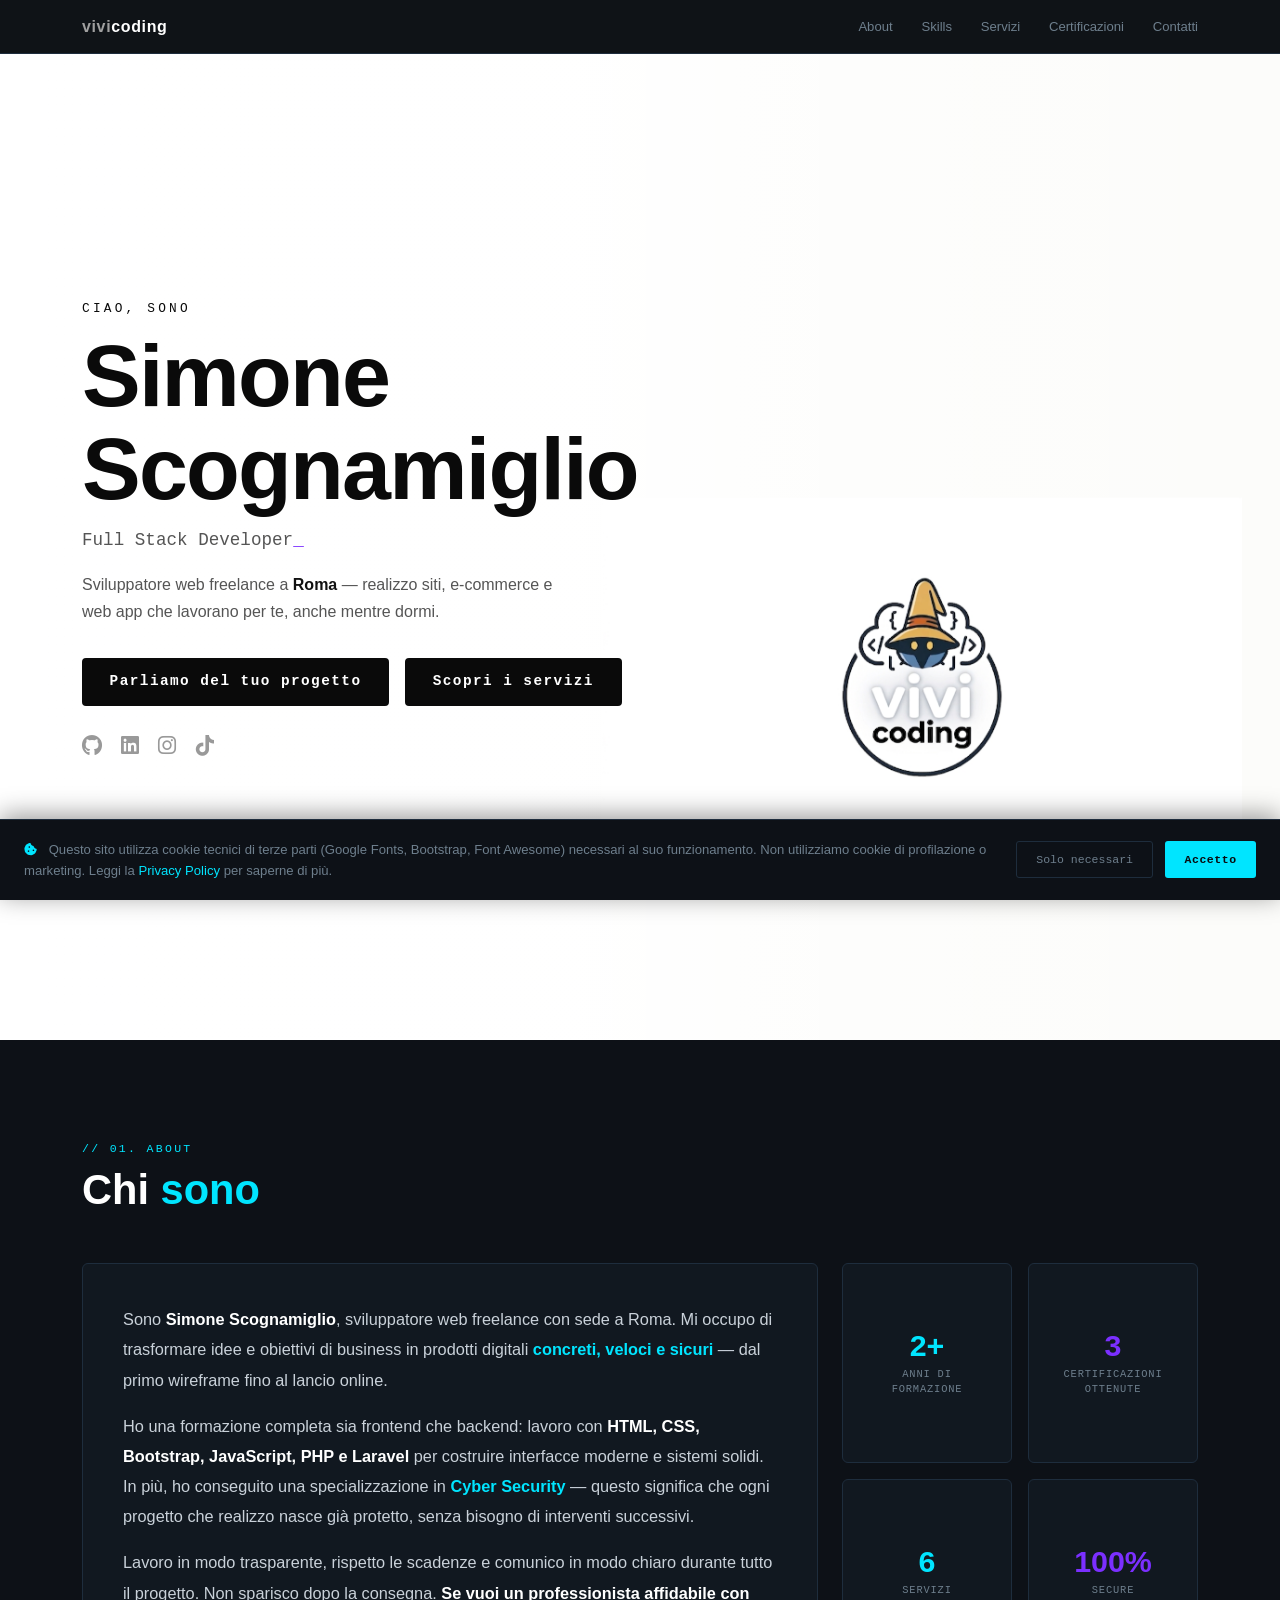
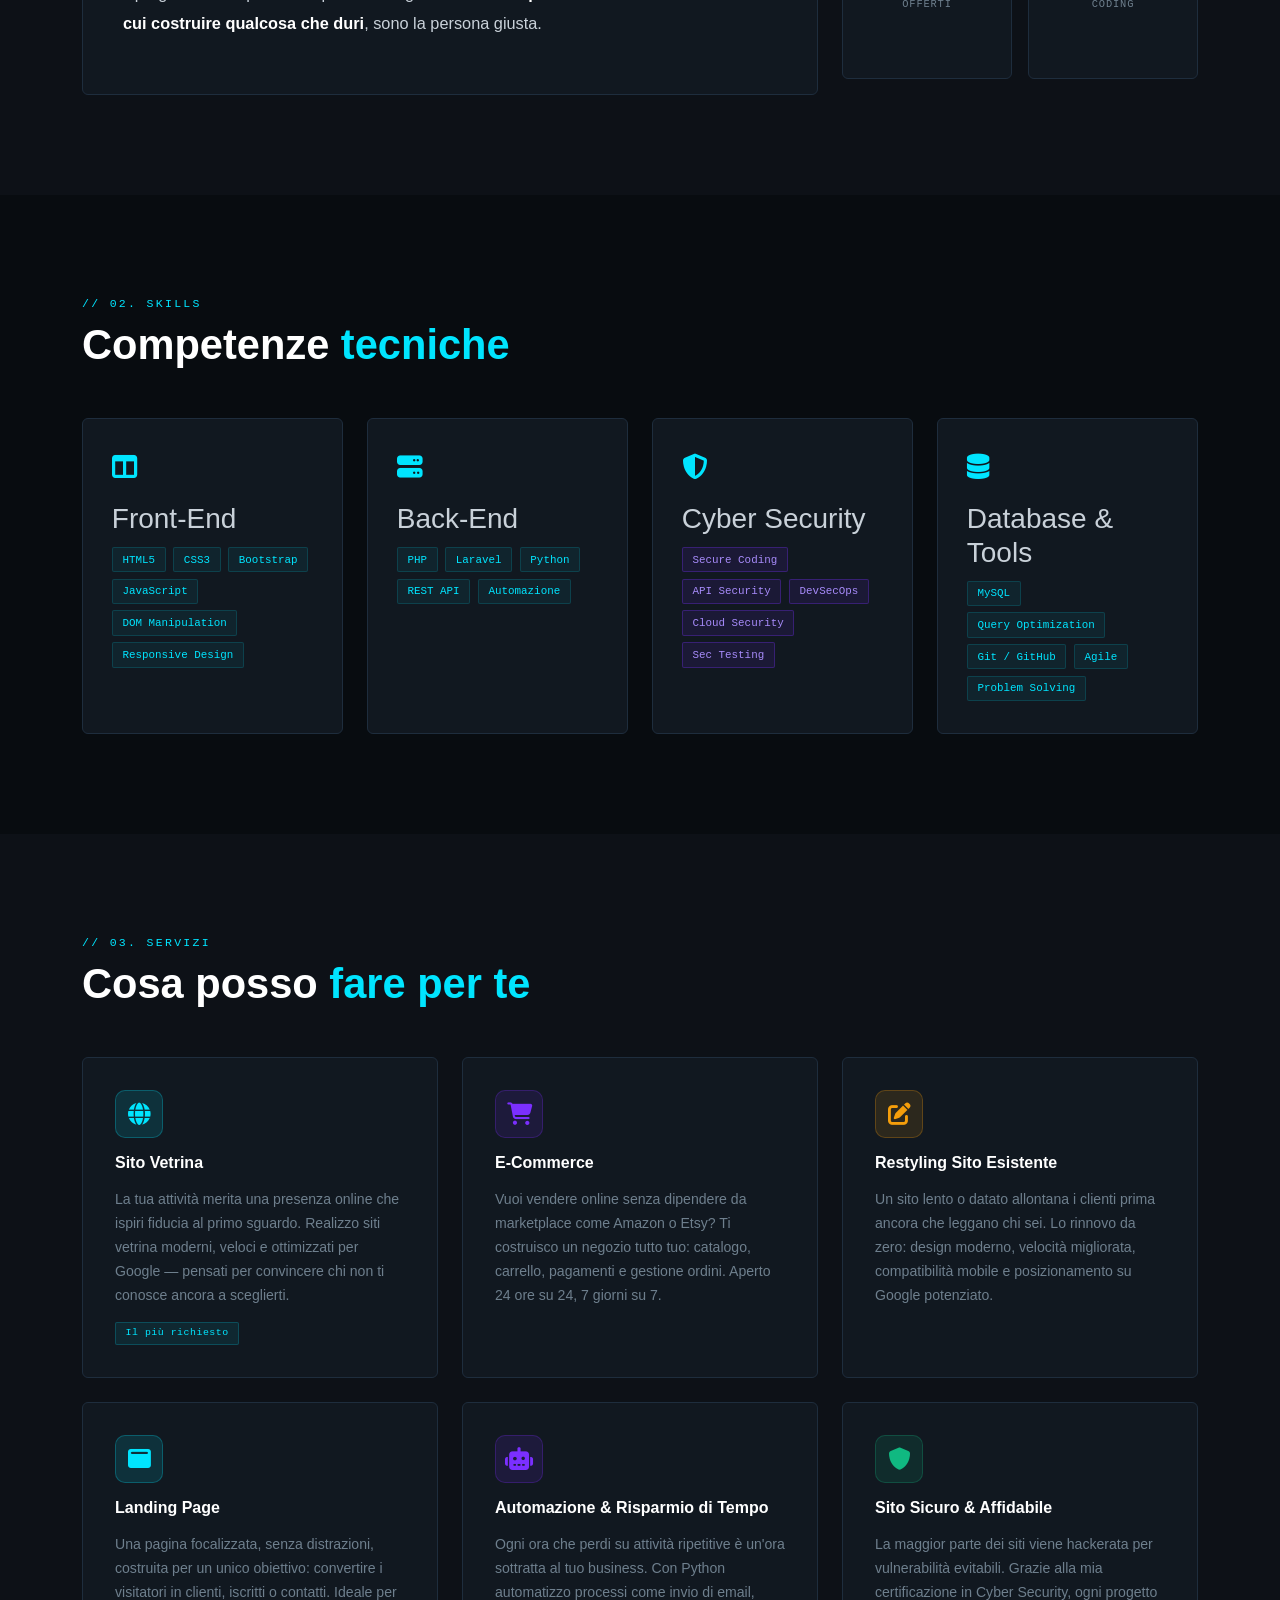
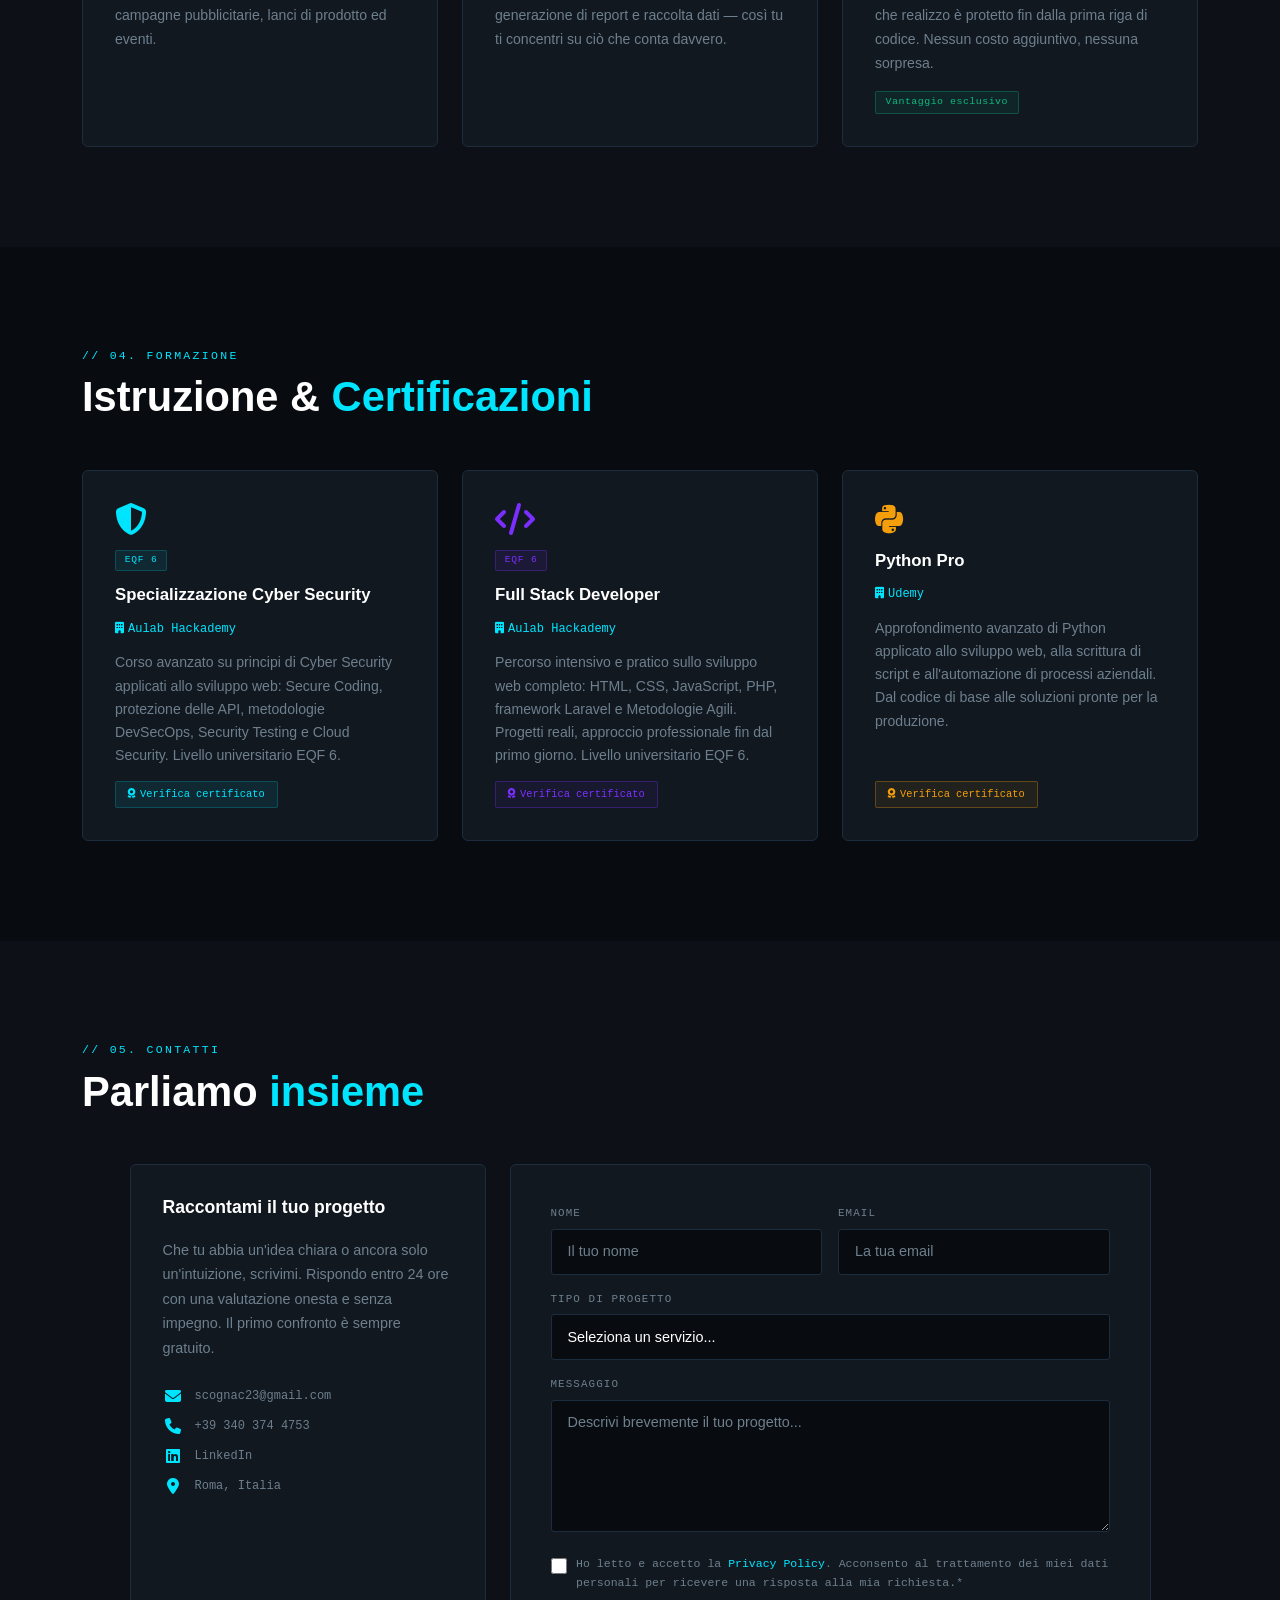
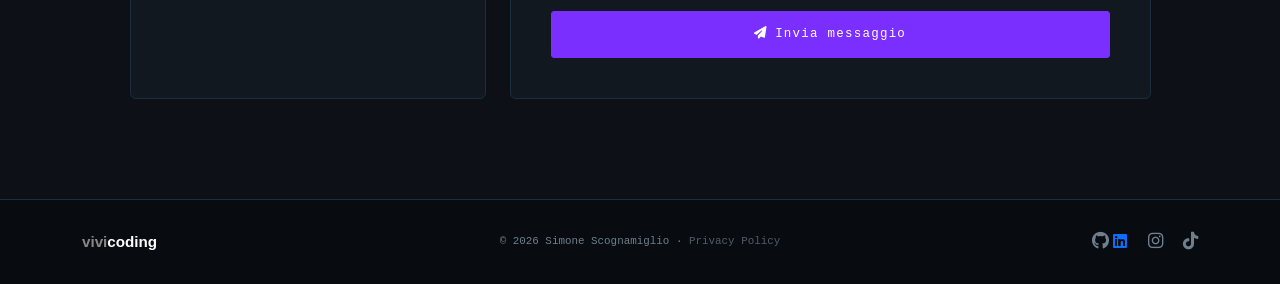
==== commit 3cefef9d: "Update greeting from 'Hello' to 'Goodbye'" ====
--- a/index.html
+++ b/index.html
@@ -649,7 +649,7 @@
       </div>
       <div class="col-md-4 text-center text-md-end">
         <a href="https://github.com/SimonScognac23" target="_blank" rel="noopener noreferrer" class="footer-social" aria-label="GitHub"><i class="fa-brands fa-github"></i></a>
-        <a href="https://linkedin.com/in/simonescognamiglio-7758172a0" target="_blank" rel="noopener noreferrer" class="footer-social" aria-label="LinkedIn"><i class="fa-brands fa-linkedin"></i></a>
+        <a href="https://www.linkedin.com/in/simone-scognamiglio-7758172a0" target="_blank" rel="noopener noreferrer" title="LinkedIn" aria-label="LinkedIn"><i class="fa-brands fa-linkedin"></i></a>
         <a href="https://www.instagram.com/vivi_coding" target="_blank" rel="noopener noreferrer" class="footer-social" aria-label="Instagram"><i class="fa-brands fa-instagram"></i></a>
         <a href="https://www.tiktok.com/@scognac" target="_blank" rel="noopener noreferrer" class="footer-social" aria-label="TikTok"><i class="fa-brands fa-tiktok"></i></a>
       </div>
@@ -752,4 +752,4 @@
 </script>
 
 </body>
-</html>+</html>
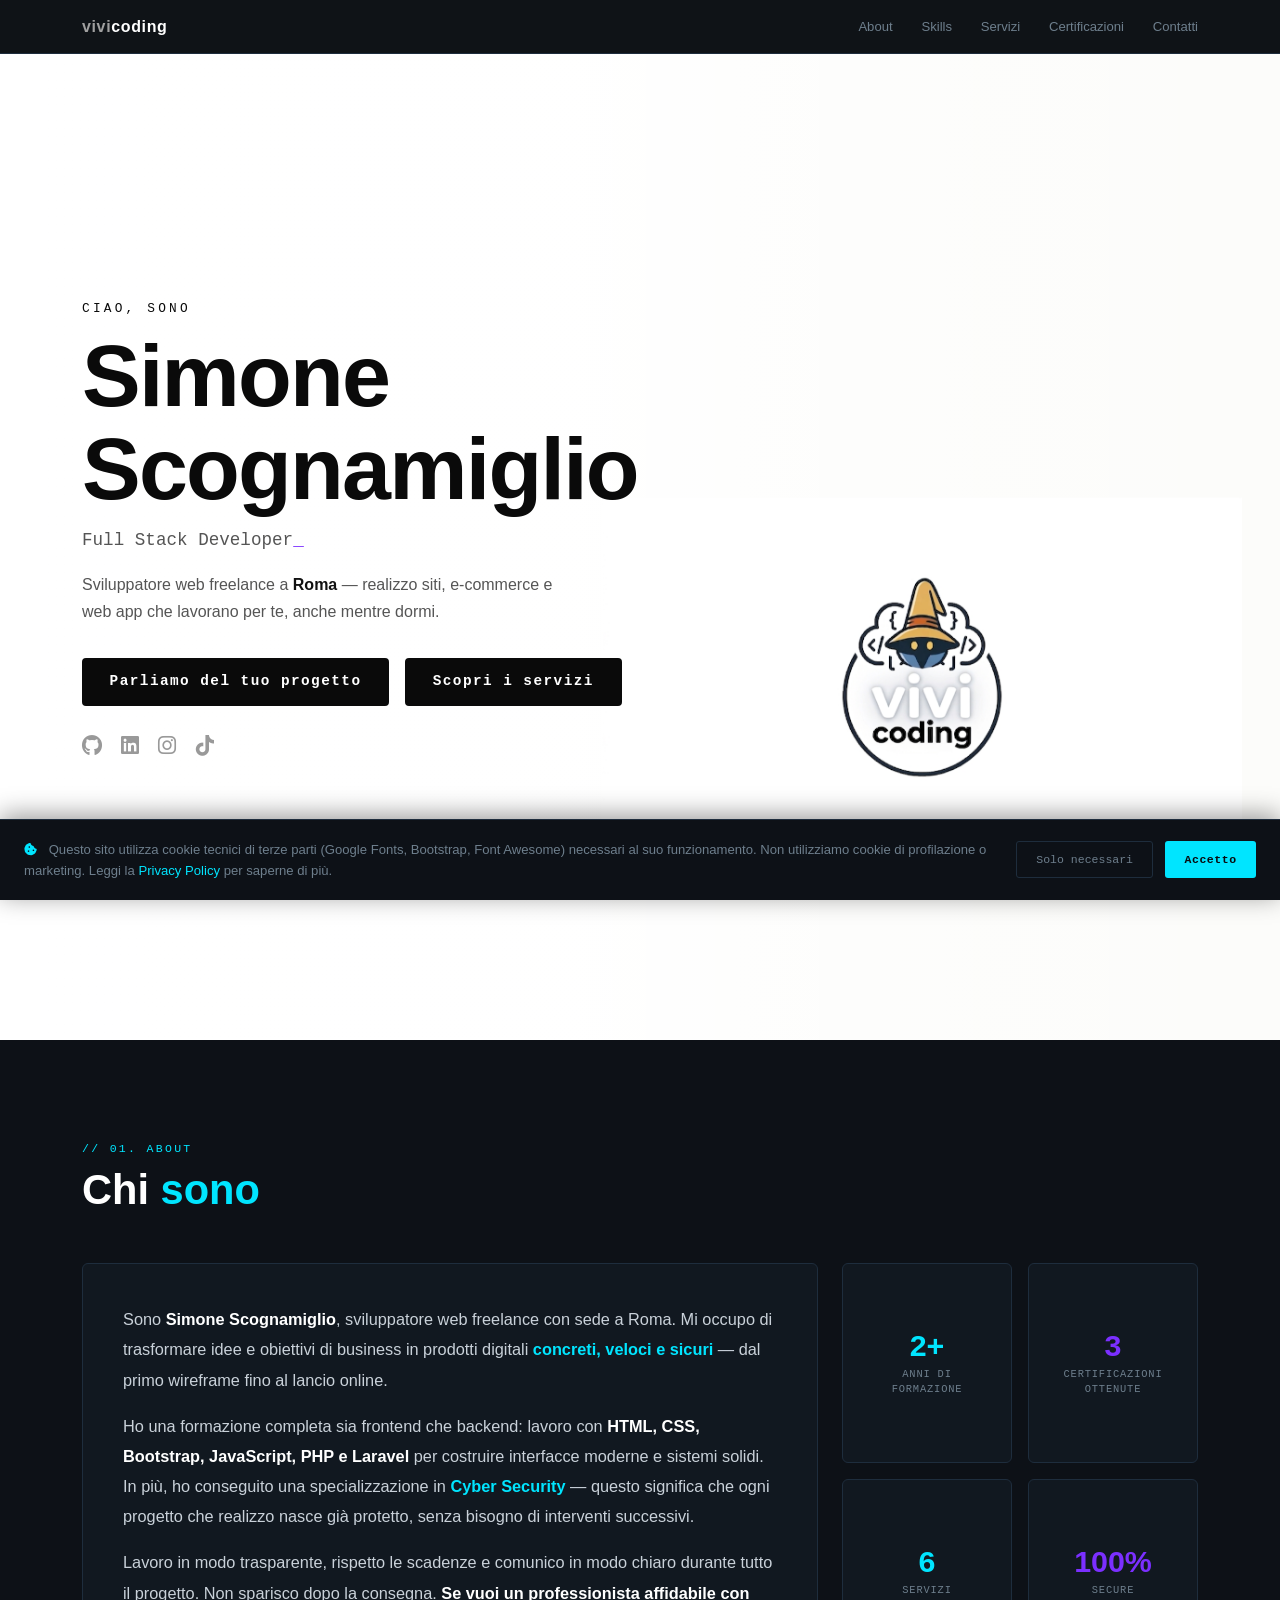
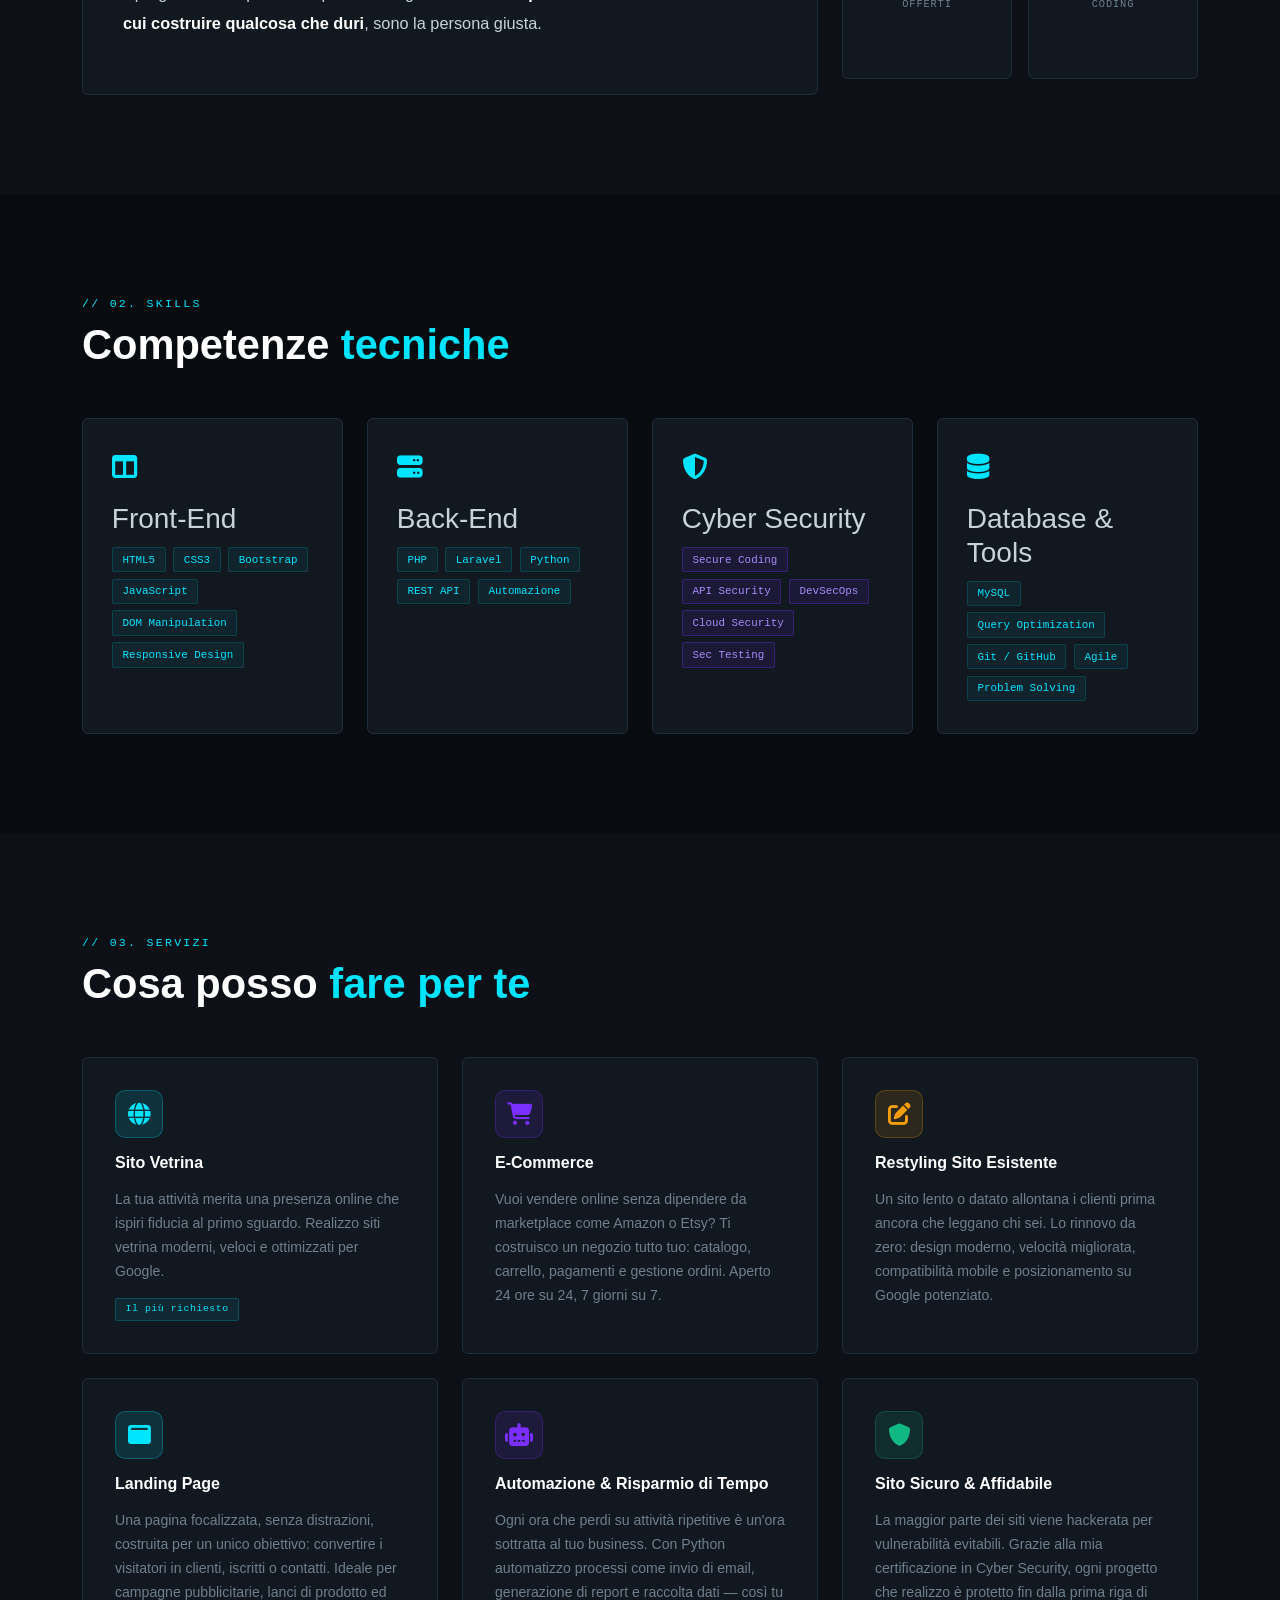
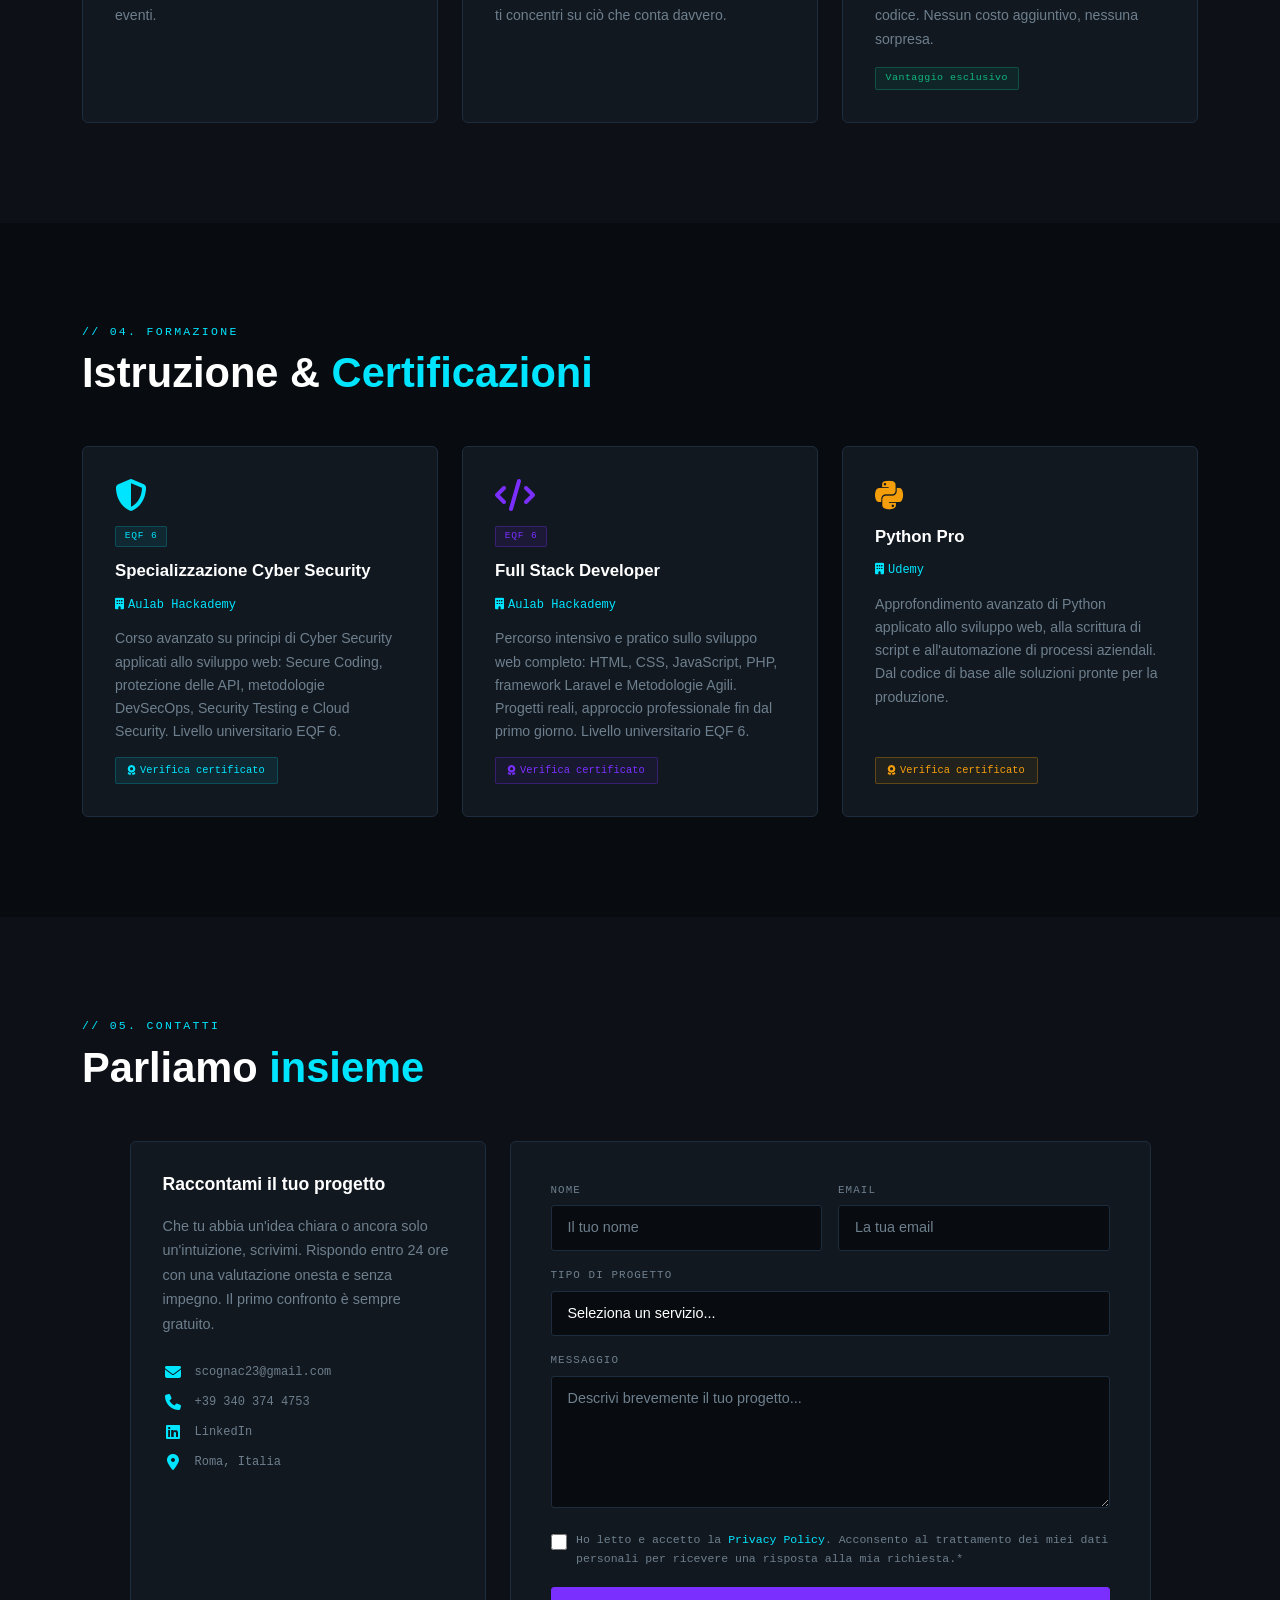
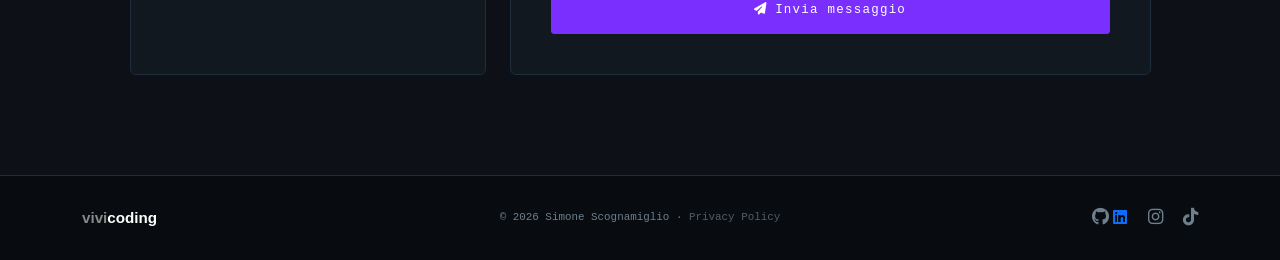
==== commit 7bbb3564: "Update print statement from 'Hello' to 'Goodbye'" ====
--- a/index.html
+++ b/index.html
@@ -417,7 +417,7 @@
         <div class="service-card h-100">
           <div class="service-icon-wrap" style="--clr:var(--accent)"><i class="fa-solid fa-globe" aria-hidden="true"></i></div>
           <h3 class="service-title">Sito Vetrina</h3>
-          <p class="service-body">La tua attività merita una presenza online che ispiri fiducia al primo sguardo. Realizzo siti vetrina moderni, veloci e ottimizzati per Google — pensati per convincere chi non ti conosce ancora a sceglierti.</p>
+          <p class="service-body">La tua attività merita una presenza online che ispiri fiducia al primo sguardo. Realizzo siti vetrina moderni, veloci e ottimizzati per Google.</p>
           <span class="service-tag">Il più richiesto</span>
         </div>
       </div>
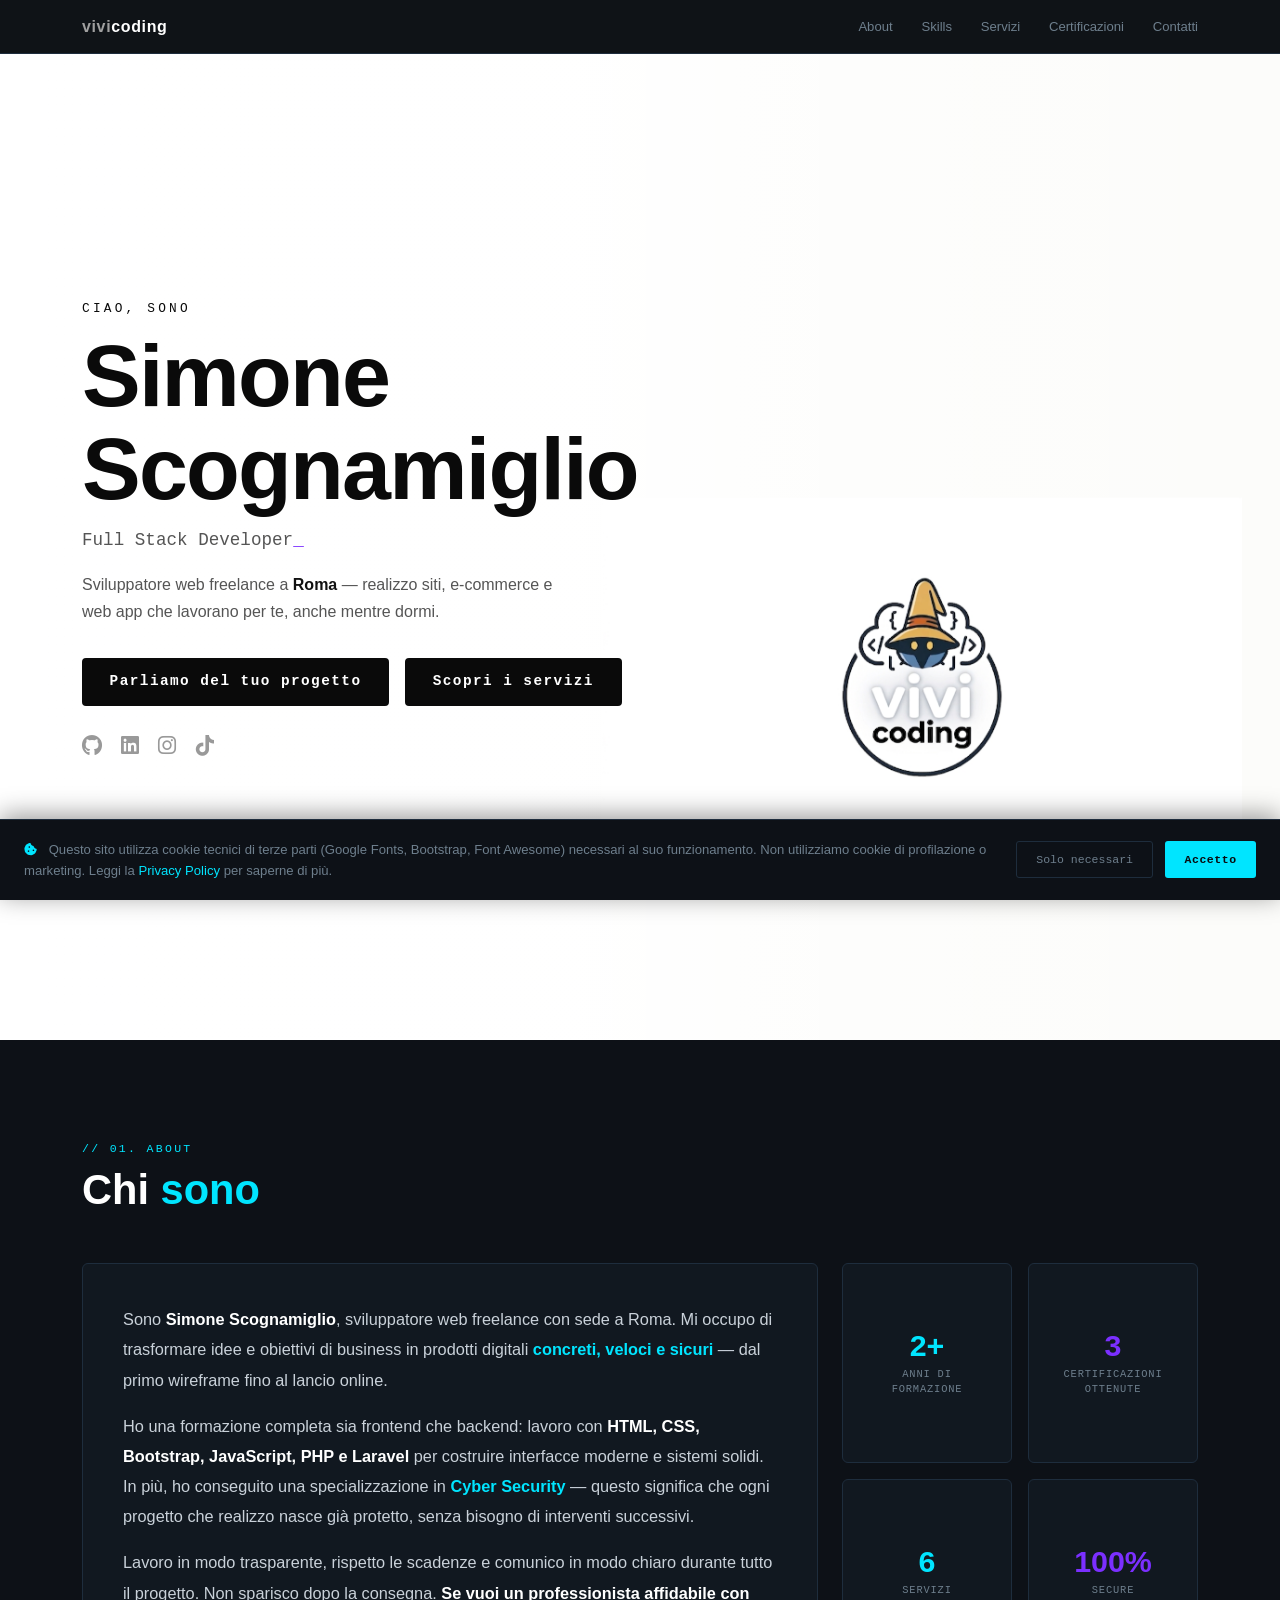
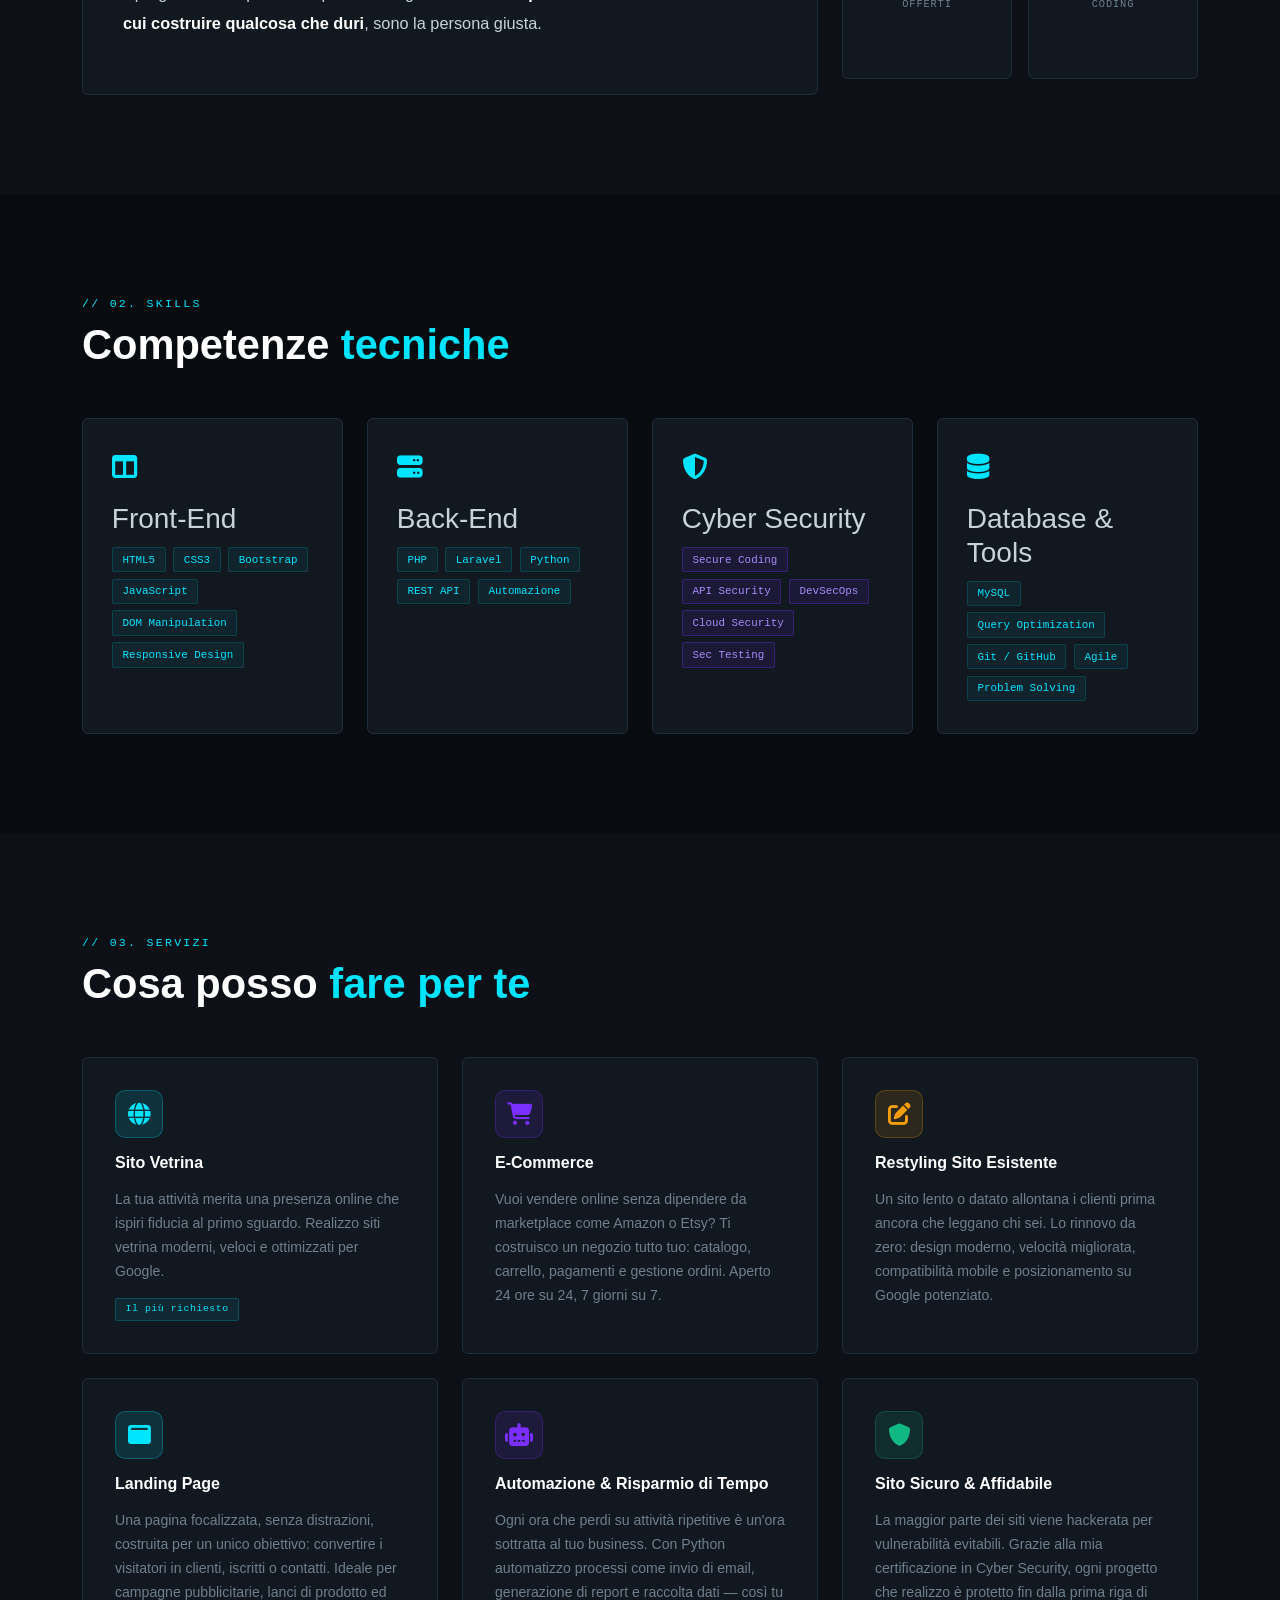
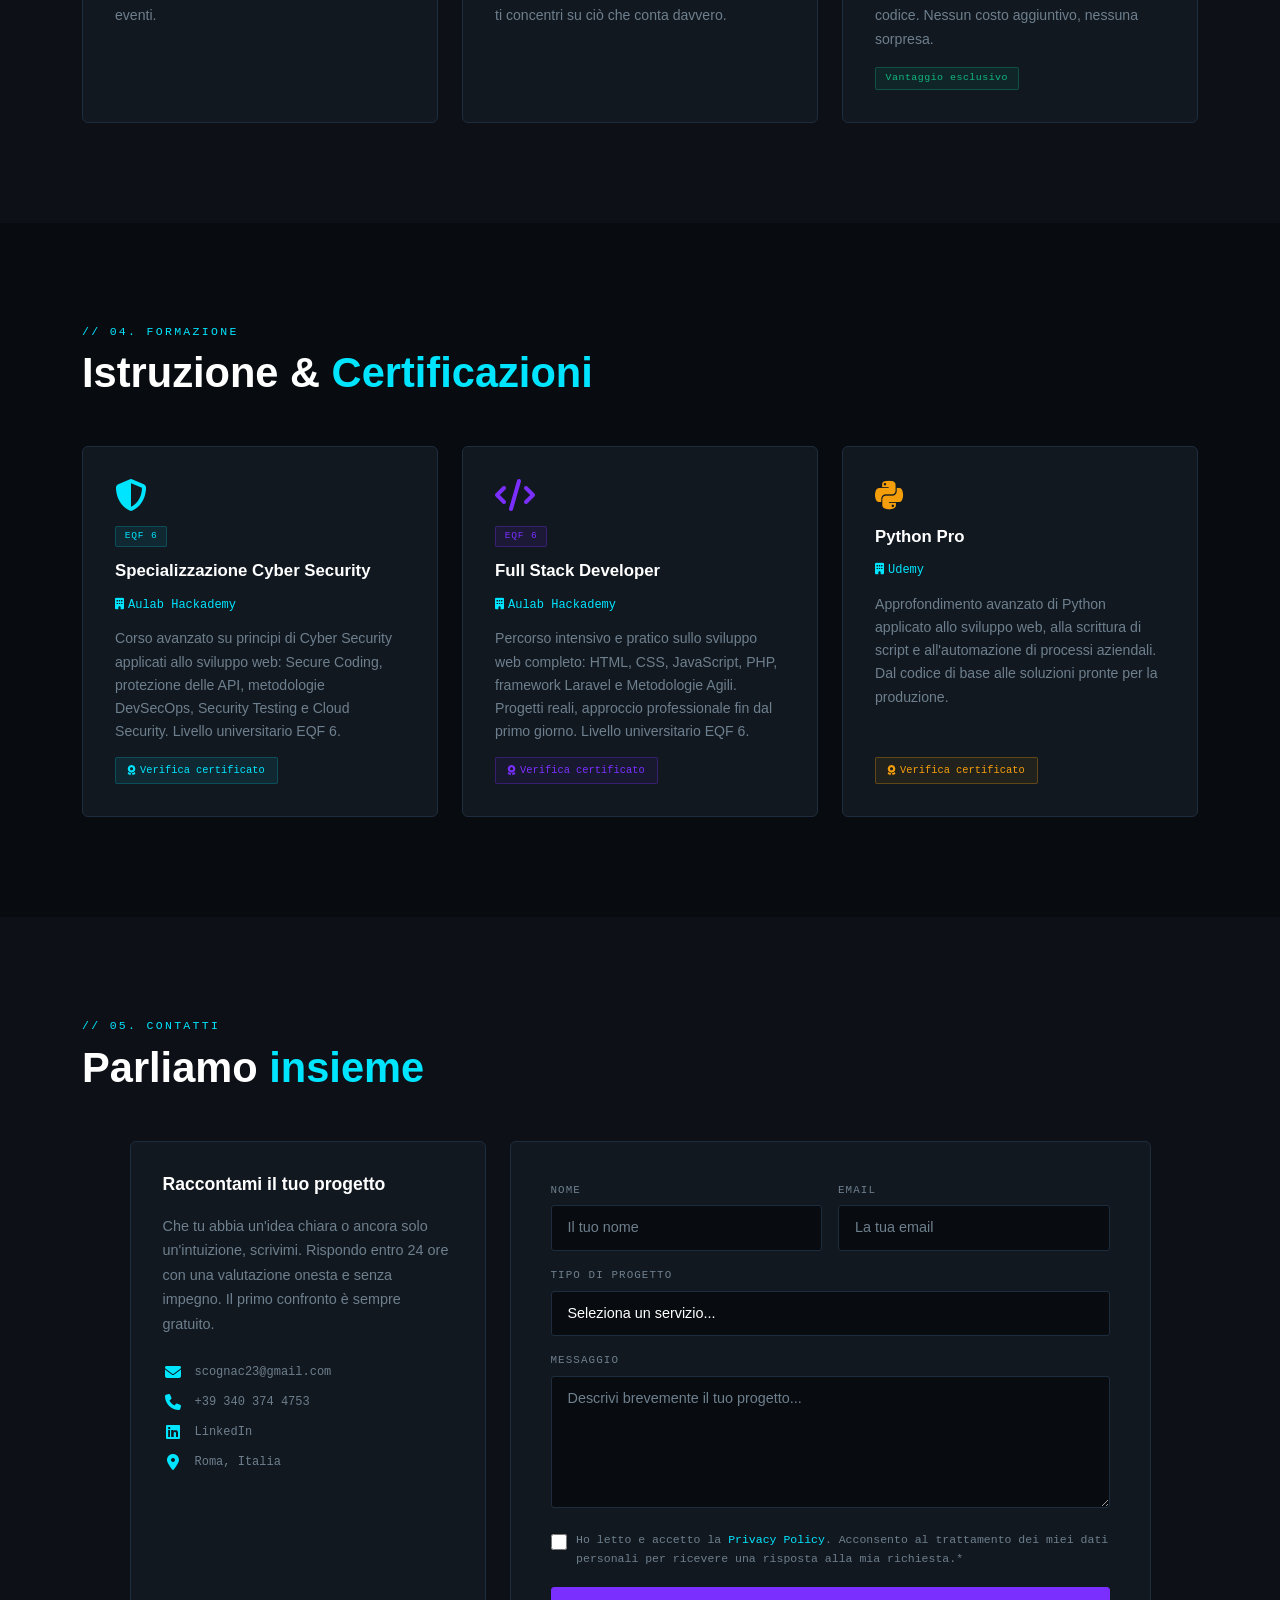
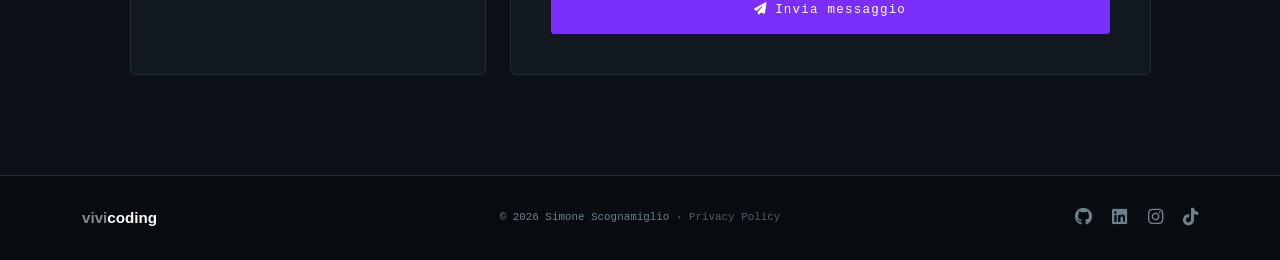
==== commit 6ccdcc2e: "Update index.html" ====
--- a/index.html
+++ b/index.html
@@ -649,7 +649,7 @@
       </div>
       <div class="col-md-4 text-center text-md-end">
         <a href="https://github.com/SimonScognac23" target="_blank" rel="noopener noreferrer" class="footer-social" aria-label="GitHub"><i class="fa-brands fa-github"></i></a>
-        <a href="https://www.linkedin.com/in/simone-scognamiglio-7758172a0" target="_blank" rel="noopener noreferrer" title="LinkedIn" aria-label="LinkedIn"><i class="fa-brands fa-linkedin"></i></a>
+        <a href="https://www.linkedin.com/in/simone-scognamiglio-7758172a0" target="_blank" rel="noopener noreferrer" class="footer-social" aria-label="LinkedIn"><i class="fa-brands fa-linkedin"></i></a>
         <a href="https://www.instagram.com/vivi_coding" target="_blank" rel="noopener noreferrer" class="footer-social" aria-label="Instagram"><i class="fa-brands fa-instagram"></i></a>
         <a href="https://www.tiktok.com/@scognac" target="_blank" rel="noopener noreferrer" class="footer-social" aria-label="TikTok"><i class="fa-brands fa-tiktok"></i></a>
       </div>
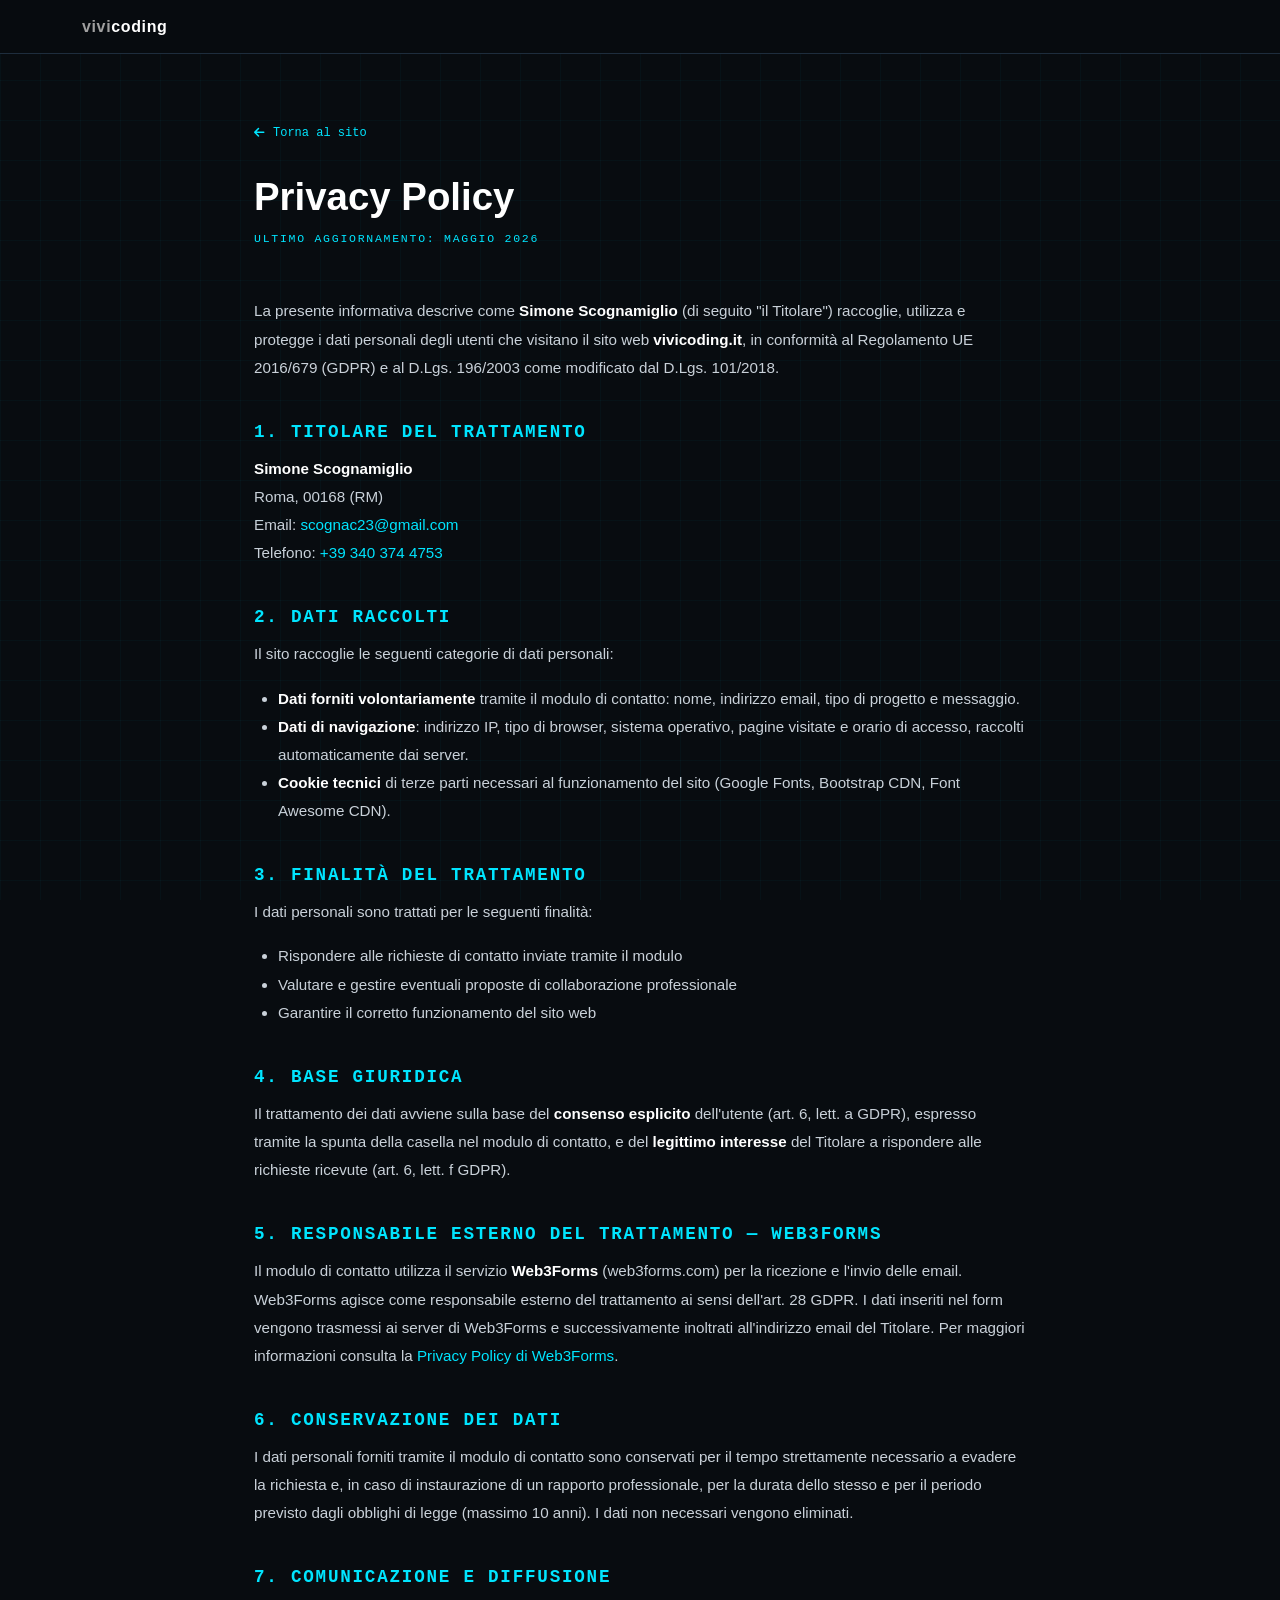
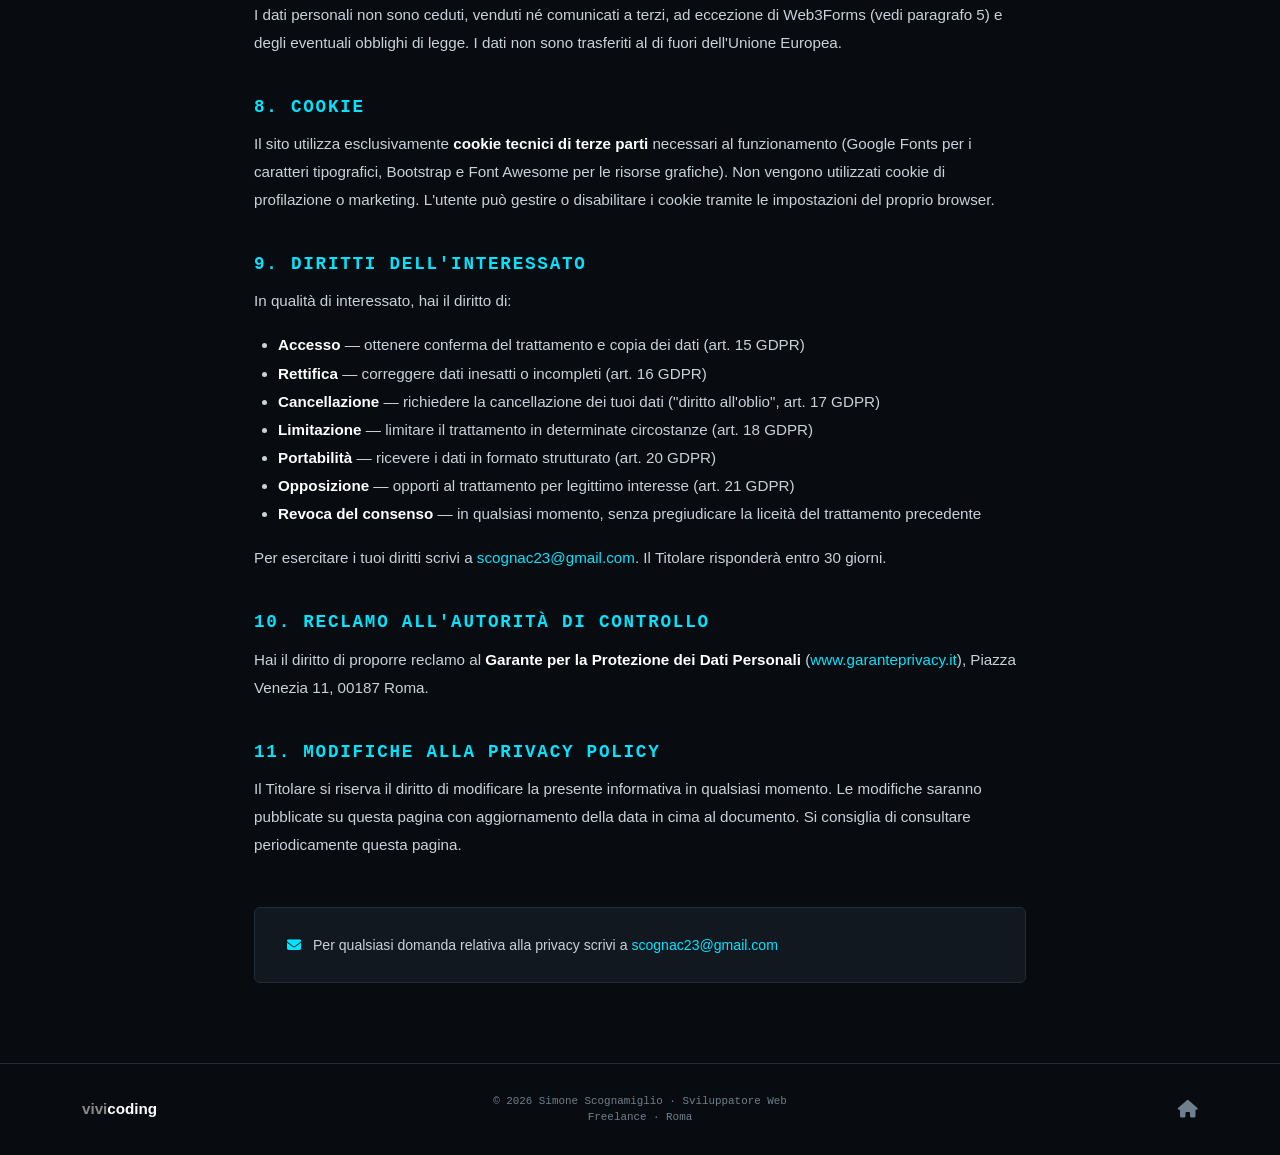
==== commit cd574aa5: "Update print statement from 'Hello' to 'Goodbye'" ====
--- a/index.html
+++ b/index.html
@@ -1,47 +1,24 @@
 <!DOCTYPE html>
 <html lang="it">
 <head>
-  <meta charset="UTF-8" />
+  <meta charset="UTF-8"/>
   <meta name="viewport" content="width=device-width, initial-scale=1.0"/>
 
   <!-- ═══════════════════════════════════════
-       SEO — TITOLO E META DESCRIZIONE
-       Aiuta Google a capire di cosa parla il sito
-  ═══════════════════════════════════════ -->
-  <title>Simone Scognamiglio — Sviluppatore Web Freelance Roma | PHP Laravel Cyber Security</title>
-  <meta name="description" content="Simone Scognamiglio, sviluppatore web freelance a Roma. Realizzo siti vetrina, e-commerce e web app sicure con PHP, Laravel, JavaScript e Python. Certificato in Cyber Security. Preventivo gratuito."/>
-  <meta name="keywords" content="sviluppatore web Roma, freelance PHP Laravel, full stack developer Roma, siti web professionali Roma, e-commerce Roma, cyber security sviluppatore, Bootstrap, Python automazione, vivicoding"/>
-  <meta name="author" content="Simone Scognamiglio"/>
-  <meta name="robots" content="index, follow"/>
-  <link rel="canonical" href="https://vivicoding.it/"/>
-
-  <!-- ═══════════════════════════════════════
-       SEO — OPEN GRAPH
-       Controlla come appare il sito quando condiviso
-       su WhatsApp, LinkedIn, Facebook
-  ═══════════════════════════════════════ -->
-  <meta property="og:title" content="Simone Scognamiglio — Sviluppatore Web Freelance Roma"/>
-  <meta property="og:description" content="Siti web, e-commerce e web app sicure. Sviluppatore freelance a Roma con certificazione Cyber Security. Preventivo gratuito entro 24h."/>
-  <meta property="og:type" content="website"/>
-  <meta property="og:url" content="https://vivicoding.it/"/>
-  <meta property="og:image" content="https://vivicoding.it/img/vivi_coding.png"/>
-  <meta property="og:locale" content="it_IT"/>
-  <meta property="og:site_name" content="vivicoding — Simone Scognamiglio"/>
-
-  <!-- ═══════════════════════════════════════
-       SEO — TWITTER CARD
-       Controlla come appare il sito quando
-       condiviso su Twitter/X
-  ═══════════════════════════════════════ -->
-  <meta name="twitter:card" content="summary_large_image"/>
-  <meta name="twitter:title" content="Simone Scognamiglio — Sviluppatore Web Freelance Roma"/>
-  <meta name="twitter:description" content="Siti web, e-commerce e web app sicure. Sviluppatore freelance a Roma con certificazione Cyber Security."/>
-  <meta name="twitter:image" content="https://vivicoding.it/img/vivi_coding.png"/>
+       SEO — TITOLO E META
+       noindex: dice a Google di NON indicizzare
+       questa pagina (non vogliamo che appaia
+       nei risultati di ricerca)
+  ═══════════════════════════════════════ -->
+  <title>Privacy Policy — Simone Scognamiglio | vivicoding</title>
+  <meta name="description" content="Informativa sulla privacy e trattamento dei dati personali di vivicoding — Simone Scognamiglio, sviluppatore web freelance a Roma."/>
+  <meta name="robots" content="noindex, follow"/>
 
   <!-- ═══════════════════════════════════════
        SICUREZZA — CONTENT SECURITY POLICY (CSP)
-       Protezione XSS: dice al browser quali domini
-       sono fidati. Blocca script iniettati da terzi.
+       Più restrittiva dell'index.html perché
+       questa pagina non ha form né Web3Forms.
+       Blocca XSS da domini non autorizzati.
        (OWASP A03 - Injection)
   ═══════════════════════════════════════ -->
   <meta http-equiv="Content-Security-Policy"
@@ -50,10 +27,7 @@
         https://cdn.jsdelivr.net
         https://cdnjs.cloudflare.com
         https://fonts.googleapis.com
-        https://fonts.gstatic.com
-        https://api.web3forms.com;
-      script-src 'self' 'unsafe-inline'
-        https://cdn.jsdelivr.net;
+        https://fonts.gstatic.com;
       style-src 'self' 'unsafe-inline'
         https://cdn.jsdelivr.net
         https://cdnjs.cloudflare.com
@@ -61,8 +35,9 @@
       font-src 'self'
         https://fonts.gstatic.com
         https://cdnjs.cloudflare.com;
-      img-src 'self' data: https:;
-      form-action https://api.web3forms.com;
+      img-src 'self' data:;
+      script-src 'self'
+        https://cdn.jsdelivr.net;
     "/>
 
   <!-- ═══════════════════════════════════════
@@ -75,51 +50,30 @@
   <meta name="referrer" content="strict-origin-when-cross-origin"/>
 
   <!-- ═══════════════════════════════════════
-       SEO — SCHEMA.ORG
-       Dati strutturati: Google capisce esattamente
-       chi sei e ti mostra meglio nei risultati
-  ═══════════════════════════════════════ -->
-  <script type="application/ld+json">
-  {
-    "@context": "https://schema.org",
-    "@type": "Person",
-    "name": "Simone Scognamiglio",
-    "jobTitle": "Full Stack Developer & Cyber Security Specialist",
-    "description": "Sviluppatore web freelance a Roma specializzato in PHP, Laravel, JavaScript e Cyber Security.",
-    "url": "https://vivicoding.it",
-    "image": "https://vivicoding.it/img/vivi_coding.png",
-    "email": "scognac23@gmail.com",
-    "telephone": "+393403744753",
-    "address": { "@type": "PostalAddress", "addressLocality": "Roma", "addressCountry": "IT" },
-    "sameAs": [
-      "https://github.com/SimonScognac23",
-      "https://linkedin.com/in/simonescognamiglio-7758172a0",
-      "https://www.instagram.com/vivi_coding",
-      "https://www.tiktok.com/@scognac"
-    ],
-    "knowsAbout": ["PHP","Laravel","JavaScript","Python","Cyber Security","Web Development","E-Commerce"]
-  }
-  </script>
-
-  <script type="application/ld+json">
-  {
-    "@context": "https://schema.org",
-    "@type": "LocalBusiness",
-    "name": "vivicoding — Simone Scognamiglio",
-    "description": "Sviluppo siti web, e-commerce e web app sicure a Roma.",
-    "url": "https://vivicoding.it",
-    "telephone": "+393403744753",
-    "email": "scognac23@gmail.com",
-    "address": { "@type": "PostalAddress", "addressLocality": "Roma", "addressRegion": "Lazio", "addressCountry": "IT" },
-    "areaServed": "Roma",
-    "priceRange": "€€"
-  }
-  </script>
+       SICUREZZA — X-FRAME-OPTIONS
+       Blocca il caricamento del sito in iframe
+       da altri domini → protezione Clickjacking
+       (OWASP A05 - Security Misconfiguration)
+  ═══════════════════════════════════════ -->
+  <meta http-equiv="X-Frame-Options" content="DENY"/>
+
+  <!-- ═══════════════════════════════════════
+       SICUREZZA — PERMISSIONS POLICY
+       Disabilita esplicitamente le API del browser
+       che questo sito non utilizza:
+       fotocamera, microfono, geolocalizzazione,
+       pagamenti, USB, autoplay forzato.
+       Riduce la superficie di attacco in caso
+       di script malevoli iniettati.
+       (OWASP A05 - Security Misconfiguration)
+  ═══════════════════════════════════════ -->
+  <meta http-equiv="Permissions-Policy"
+    content="camera=(), microphone=(), geolocation=(), payment=(), usb=(), autoplay=()"/>
 
   <!-- ═══════════════════════════════════════
        PERFORMANCE — PRECONNECT
-       Dice al browser di prepararsi in anticipo
-       alle connessioni esterne → sito più veloce
+       Prepara il browser alle connessioni esterne
+       in anticipo → pagina più veloce
   ═══════════════════════════════════════ -->
   <link rel="preconnect" href="https://fonts.googleapis.com"/>
   <link rel="preconnect" href="https://fonts.gstatic.com" crossorigin/>
@@ -130,9 +84,28 @@
        Bootstrap: griglia e componenti
        Font Awesome: icone
        Google Fonts: caratteri tipografici
-  ═══════════════════════════════════════ -->
-  <link href="https://cdn.jsdelivr.net/npm/bootstrap@5.3.3/dist/css/bootstrap.min.css" rel="stylesheet"/>
-  <link rel="stylesheet" href="https://cdnjs.cloudflare.com/ajax/libs/font-awesome/6.5.0/css/all.min.css"/>
+
+       SICUREZZA — SUBRESOURCE INTEGRITY (SRI)
+       integrity: hash SHA-384 della risorsa.
+       Il browser confronta il file scaricato con
+       l'hash dichiarato → se il CDN è compromesso
+       o il file è stato manomesso, il browser
+       blocca il caricamento automaticamente.
+       crossorigin: necessario per il controllo SRI
+       su risorse cross-origin.
+       (OWASP A08 - Software and Data Integrity)
+  ═══════════════════════════════════════ -->
+  <link href="https://cdn.jsdelivr.net/npm/bootstrap@5.3.3/dist/css/bootstrap.min.css"
+    rel="stylesheet"
+    integrity="sha384-QWTKZyjpPEjISv5WaRU9OFeRpok6YctnYmDr5pNlyT2bRjXh0JMhjY6hW+ALEwIH"
+    crossorigin="anonymous"/>
+
+  <link rel="stylesheet"
+    href="https://cdnjs.cloudflare.com/ajax/libs/font-awesome/6.5.0/css/all.min.css"
+    integrity="sha512-Avb2QiuDEEvB4bZJYdft2mNjVShBftLdPG8FJ0V7irTLQ8Uo0qcPxh4Plh7eqjm+/zShrSy8MuSRQPFCNGxA=="
+    crossorigin="anonymous"
+    referrerpolicy="no-referrer"/>
+
   <link href="https://fonts.googleapis.com/css2?family=Space+Mono:wght@400;700&family=Syne:wght@400;600;700;800&display=swap" rel="stylesheet"/>
 
   <!-- ═══════════════════════════════════════
@@ -142,499 +115,203 @@
 
   <!-- ═══════════════════════════════════════
        CSS — STILI INLINE
-       Cookie banner e checkbox privacy
+       Stili specifici solo per questa pagina
   ═══════════════════════════════════════ -->
   <style>
-    /* ── COOKIE BANNER ── */
-    #cookie-banner {
-      position: fixed;
-      bottom: 0; left: 0; right: 0;
-      background: #0d1117;
-      border-top: 1px solid #1e2d3d;
-      padding: 1.2rem 1.5rem;
-      z-index: 9999;
-      display: flex;
+    /* ── CONTENITORE PRINCIPALE ── */
+    .privacy-wrap {
+      max-width: 820px;
+      margin: 0 auto;
+      padding: 120px 1.5rem 80px;
+    }
+
+    /* ── TITOLO H1 ── */
+    .privacy-wrap h1 {
+      font-size: clamp(1.8rem, 4vw, 2.4rem);
+      font-weight: 800;
+      color: #fff;
+      margin-bottom: .5rem;
+    }
+
+    /* ── DATA ULTIMO AGGIORNAMENTO ── */
+    .privacy-wrap .last-update {
+      font-family: var(--mono);
+      font-size: .72rem;
+      color: var(--accent);
+      letter-spacing: .15em;
+      text-transform: uppercase;
+      margin-bottom: 3rem;
+    }
+
+    /* ── TITOLI ARTICOLI (H2) ── */
+    .privacy-wrap h2 {
+      font-size: 1.1rem;
+      font-weight: 700;
+      color: var(--accent);
+      font-family: var(--mono);
+      text-transform: uppercase;
+      letter-spacing: .1em;
+      margin: 2.5rem 0 .75rem;
+    }
+
+    /* ── TESTO E LISTE ── */
+    .privacy-wrap p, .privacy-wrap li {
+      font-size: .95rem;
+      color: var(--text);
+      line-height: 1.85;
+    }
+    .privacy-wrap ul {
+      padding-left: 1.5rem;
+      margin-bottom: 1rem;
+    }
+
+    /* ── LINK ── */
+    .privacy-wrap a {
+      color: var(--accent);
+      text-decoration: none;
+    }
+    .privacy-wrap a:hover { text-decoration: underline; }
+
+    /* ── PULSANTE TORNA AL SITO ── */
+    .privacy-back {
+      display: inline-flex;
       align-items: center;
-      justify-content: space-between;
-      gap: 1.5rem;
-      flex-wrap: wrap;
-      box-shadow: 0 -4px 24px rgba(0,0,0,.4);
-    }
-    #cookie-banner p {
-      margin: 0;
-      font-size: .82rem;
-      color: #6e7f8d;
-      line-height: 1.6;
-      flex: 1;
-      min-width: 200px;
-    }
-    #cookie-banner a { color: #00e5ff; text-decoration: none; }
-    #cookie-banner a:hover { text-decoration: underline; }
-    .cookie-btns { display: flex; gap: .75rem; flex-shrink: 0; }
-    .cookie-accept {
-      background: #00e5ff;
-      color: #080c10;
-      border: none;
-      border-radius: 3px;
-      font-family: 'Space Mono', monospace;
-      font-size: .72rem;
-      font-weight: 700;
-      padding: .55rem 1.2rem;
-      cursor: pointer;
-      letter-spacing: .05em;
-      transition: background .2s;
-    }
-    .cookie-accept:hover { background: #00c8e0; }
-    .cookie-decline {
-      background: transparent;
-      color: #6e7f8d;
-      border: 1px solid #1e2d3d;
-      border-radius: 3px;
-      font-family: 'Space Mono', monospace;
-      font-size: .72rem;
-      padding: .55rem 1.2rem;
-      cursor: pointer;
-      transition: color .2s, border-color .2s;
-    }
-    .cookie-decline:hover { color: #fff; border-color: #6e7f8d; }
-
-    /* ── CHECKBOX PRIVACY FORM ── */
-    .privacy-check-wrap {
-      display: flex;
-      align-items: flex-start;
-      gap: .6rem;
-      margin-bottom: 1.2rem;
-    }
-    .privacy-check-wrap input[type="checkbox"] {
-      width: 16px;
-      height: 16px;
-      min-width: 16px;
-      margin-top: 3px;
-      accent-color: #00e5ff;
-      cursor: pointer;
-    }
-    .privacy-check-wrap label {
-      font-family: 'Space Mono', monospace;
-      font-size: .72rem;
-      color: #6e7f8d;
-      line-height: 1.6;
-      cursor: pointer;
-    }
-    .privacy-check-wrap label a { color: #00e5ff; text-decoration: none; }
-    .privacy-check-wrap label a:hover { text-decoration: underline; }
+      gap: .5rem;
+      font-family: var(--mono);
+      font-size: .75rem;
+      color: var(--text-muted);
+      text-decoration: none;
+      margin-bottom: 2rem;
+      transition: color .2s;
+    }
+    .privacy-back:hover { color: var(--accent); }
+
+    /* ── BOX EMAIL IN FONDO ── */
+    .privacy-box {
+      background: var(--card);
+      border: 1px solid var(--border);
+      border-radius: 6px;
+      padding: 1.5rem 2rem;
+      margin-top: 3rem;
+    }
+    .privacy-box p { margin: 0; font-size: .88rem; }
   </style>
 
 </head>
 <body>
 
 <!-- ═══════════════════════════════════════
-     GDPR — COOKIE BANNER
-     Obbligatorio per legge italiana (D.Lgs 196/2003)
-     Si nasconde dopo il consenso e non riappare
-═══════════════════════════════════════ -->
-<div id="cookie-banner" role="dialog" aria-label="Consenso cookie">
-  <p>
-    <i class="fa-solid fa-cookie-bite me-2" style="color:#00e5ff"></i>
-    Questo sito utilizza cookie tecnici di terze parti (Google Fonts, Bootstrap, Font Awesome)
-    necessari al suo funzionamento. Non utilizziamo cookie di profilazione o marketing.
-    Leggi la <a href="privacy.html">Privacy Policy</a> per saperne di più.
-  </p>
-  <div class="cookie-btns">
-    <button class="cookie-decline" id="cookie-decline">Solo necessari</button>
-    <button class="cookie-accept" id="cookie-accept">Accetto</button>
-  </div>
-</div>
-
-<!-- ═══════════════════════════════════════
      NAVBAR — BARRA DI NAVIGAZIONE
-     fixed-top = rimane in cima durante lo scroll
+     Solo il logo che riporta all'homepage
 ═══════════════════════════════════════ -->
 <nav class="navbar fixed-top" role="navigation" aria-label="Menu principale">
   <div class="container">
-    <a class="navbar-brand" href="#" aria-label="vivicoding homepage">vivi<span>coding</span></a>
-    <ul class="navbar-nav flex-row">
-      <li class="nav-item"><a class="nav-link" href="#about">About</a></li>
-      <li class="nav-item"><a class="nav-link" href="#skills">Skills</a></li>
-      <li class="nav-item"><a class="nav-link" href="#servizi">Servizi</a></li>
-      <li class="nav-item"><a class="nav-link" href="#education">Certificazioni</a></li>
-      <li class="nav-item"><a class="nav-link" href="#contact">Contatti</a></li>
-    </ul>
+    <a class="navbar-brand" href="index.html" aria-label="Torna all'homepage vivicoding">
+      vivi<span>coding</span>
+    </a>
   </div>
 </nav>
 
 <!-- ═══════════════════════════════════════
-     HERO — SEZIONE PRINCIPALE
-     Prima cosa che vede il visitatore
-     Sfondo bianco con logo a destra e testo a sinistra
+     CONTENUTO PRINCIPALE — PRIVACY POLICY
+     Informativa completa GDPR con tutti
+     gli articoli obbligatori per legge italiana
 ═══════════════════════════════════════ -->
-<section id="hero" aria-label="Presentazione">
-  <img src="img/vivi_coding.png" class="hero-bg-img"
-    alt="vivicoding logo — Simone Scognamiglio sviluppatore web Roma"
-    width="580" height="580" loading="eager"/>
-  <div class="hero-overlay"></div>
-  <div class="container hero-content">
-    <div class="row align-items-center min-vh-100">
-      <div class="col-lg-7 col-md-9">
-        <p class="hero-greeting">Ciao, sono</p>
-        <h1 class="hero-name">Simone<br/><span>Scognamiglio</span></h1>
-        <!-- Typewriter: il testo che cambia automaticamente -->
-        <p class="hero-role" id="typed-text"></p>
-        <p class="hero-desc">Sviluppatore web freelance a <strong>Roma</strong> — realizzo siti, e-commerce e web app che lavorano per te, anche mentre dormi.</p>
-        <div class="d-flex gap-3 flex-wrap mb-4">
-          <a href="#contact" class="btn-accent">Parliamo del tuo progetto</a>
-          <a href="#servizi" class="btn-ghost-hero">Scopri i servizi</a>
-        </div>
-        <!-- Social links — rel="noopener noreferrer" protegge da tabnapping -->
-        <div class="hero-socials" aria-label="Social network">
-          <a href="https://github.com/SimonScognac23" target="_blank" rel="noopener noreferrer" title="GitHub" aria-label="GitHub"><i class="fa-brands fa-github"></i></a>
-          <a href="https://linkedin.com/in/simonescognamiglio-7758172a0" target="_blank" rel="noopener noreferrer" title="LinkedIn" aria-label="LinkedIn"><i class="fa-brands fa-linkedin"></i></a>
-          <a href="https://www.instagram.com/vivi_coding" target="_blank" rel="noopener noreferrer" title="Instagram" aria-label="Instagram"><i class="fa-brands fa-instagram"></i></a>
-          <a href="https://www.tiktok.com/@scognac" target="_blank" rel="noopener noreferrer" title="TikTok" aria-label="TikTok"><i class="fa-brands fa-tiktok"></i></a>
-        </div>
-      </div>
-    </div>
+<main class="privacy-wrap">
+
+  <!-- Pulsante torna al sito -->
+  <a href="index.html" class="privacy-back">
+    <i class="fa-solid fa-arrow-left" aria-hidden="true"></i> Torna al sito
+  </a>
+
+  <h1>Privacy Policy</h1>
+  <p class="last-update">Ultimo aggiornamento: Maggio 2026</p>
+
+  <p>La presente informativa descrive come <strong style="color:#fff">Simone Scognamiglio</strong> (di seguito "il Titolare") raccoglie, utilizza e protegge i dati personali degli utenti che visitano il sito web <strong style="color:#fff">vivicoding.it</strong>, in conformità al Regolamento UE 2016/679 (GDPR) e al D.Lgs. 196/2003 come modificato dal D.Lgs. 101/2018.</p>
+
+  <!-- ── Articolo 1 ── -->
+  <h2>1. Titolare del Trattamento</h2>
+  <p>
+    <strong style="color:#fff">Simone Scognamiglio</strong><br/>
+    Roma, 00168 (RM)<br/>
+    Email: <a href="mailto:scognac23@gmail.com">scognac23@gmail.com</a><br/>
+    Telefono: <a href="tel:+393403744753">+39 340 374 4753</a>
+  </p>
+
+  <!-- ── Articolo 2 ── -->
+  <h2>2. Dati Raccolti</h2>
+  <p>Il sito raccoglie le seguenti categorie di dati personali:</p>
+  <ul>
+    <li><strong style="color:#fff">Dati forniti volontariamente</strong> tramite il modulo di contatto: nome, indirizzo email, tipo di progetto e messaggio.</li>
+    <li><strong style="color:#fff">Dati di navigazione</strong>: indirizzo IP, tipo di browser, sistema operativo, pagine visitate e orario di accesso, raccolti automaticamente dai server.</li>
+    <li><strong style="color:#fff">Cookie tecnici</strong> di terze parti necessari al funzionamento del sito (Google Fonts, Bootstrap CDN, Font Awesome CDN).</li>
+  </ul>
+
+  <!-- ── Articolo 3 ── -->
+  <h2>3. Finalità del Trattamento</h2>
+  <p>I dati personali sono trattati per le seguenti finalità:</p>
+  <ul>
+    <li>Rispondere alle richieste di contatto inviate tramite il modulo</li>
+    <li>Valutare e gestire eventuali proposte di collaborazione professionale</li>
+    <li>Garantire il corretto funzionamento del sito web</li>
+  </ul>
+
+  <!-- ── Articolo 4 ── -->
+  <h2>4. Base Giuridica</h2>
+  <p>Il trattamento dei dati avviene sulla base del <strong style="color:#fff">consenso esplicito</strong> dell'utente (art. 6, lett. a GDPR), espresso tramite la spunta della casella nel modulo di contatto, e del <strong style="color:#fff">legittimo interesse</strong> del Titolare a rispondere alle richieste ricevute (art. 6, lett. f GDPR).</p>
+
+  <!-- ── Articolo 5 ── -->
+  <h2>5. Responsabile Esterno del Trattamento — Web3Forms</h2>
+  <p>Il modulo di contatto utilizza il servizio <strong style="color:#fff">Web3Forms</strong> (web3forms.com) per la ricezione e l'invio delle email. Web3Forms agisce come responsabile esterno del trattamento ai sensi dell'art. 28 GDPR. I dati inseriti nel form vengono trasmessi ai server di Web3Forms e successivamente inoltrati all'indirizzo email del Titolare. Per maggiori informazioni consulta la <a href="https://web3forms.com/privacy" target="_blank" rel="noopener noreferrer">Privacy Policy di Web3Forms</a>.</p>
+
+  <!-- ── Articolo 6 ── -->
+  <h2>6. Conservazione dei Dati</h2>
+  <p>I dati personali forniti tramite il modulo di contatto sono conservati per il tempo strettamente necessario a evadere la richiesta e, in caso di instaurazione di un rapporto professionale, per la durata dello stesso e per il periodo previsto dagli obblighi di legge (massimo 10 anni). I dati non necessari vengono eliminati.</p>
+
+  <!-- ── Articolo 7 ── -->
+  <h2>7. Comunicazione e Diffusione</h2>
+  <p>I dati personali non sono ceduti, venduti né comunicati a terzi, ad eccezione di Web3Forms (vedi paragrafo 5) e degli eventuali obblighi di legge. I dati non sono trasferiti al di fuori dell'Unione Europea.</p>
+
+  <!-- ── Articolo 8 ── -->
+  <h2>8. Cookie</h2>
+  <p>Il sito utilizza esclusivamente <strong style="color:#fff">cookie tecnici di terze parti</strong> necessari al funzionamento (Google Fonts per i caratteri tipografici, Bootstrap e Font Awesome per le risorse grafiche). Non vengono utilizzati cookie di profilazione o marketing. L'utente può gestire o disabilitare i cookie tramite le impostazioni del proprio browser.</p>
+
+  <!-- ── Articolo 9 ── -->
+  <h2>9. Diritti dell'Interessato</h2>
+  <p>In qualità di interessato, hai il diritto di:</p>
+  <ul>
+    <li><strong style="color:#fff">Accesso</strong> — ottenere conferma del trattamento e copia dei dati (art. 15 GDPR)</li>
+    <li><strong style="color:#fff">Rettifica</strong> — correggere dati inesatti o incompleti (art. 16 GDPR)</li>
+    <li><strong style="color:#fff">Cancellazione</strong> — richiedere la cancellazione dei tuoi dati ("diritto all'oblio", art. 17 GDPR)</li>
+    <li><strong style="color:#fff">Limitazione</strong> — limitare il trattamento in determinate circostanze (art. 18 GDPR)</li>
+    <li><strong style="color:#fff">Portabilità</strong> — ricevere i dati in formato strutturato (art. 20 GDPR)</li>
+    <li><strong style="color:#fff">Opposizione</strong> — opporti al trattamento per legittimo interesse (art. 21 GDPR)</li>
+    <li><strong style="color:#fff">Revoca del consenso</strong> — in qualsiasi momento, senza pregiudicare la liceità del trattamento precedente</li>
+  </ul>
+  <p>Per esercitare i tuoi diritti scrivi a <a href="mailto:scognac23@gmail.com">scognac23@gmail.com</a>. Il Titolare risponderà entro 30 giorni.</p>
+
+  <!-- ── Articolo 10 ── -->
+  <h2>10. Reclamo all'Autorità di Controllo</h2>
+  <p>Hai il diritto di proporre reclamo al <strong style="color:#fff">Garante per la Protezione dei Dati Personali</strong> (<a href="https://www.garanteprivacy.it" target="_blank" rel="noopener noreferrer">www.garanteprivacy.it</a>), Piazza Venezia 11, 00187 Roma.</p>
+
+  <!-- ── Articolo 11 ── -->
+  <h2>11. Modifiche alla Privacy Policy</h2>
+  <p>Il Titolare si riserva il diritto di modificare la presente informativa in qualsiasi momento. Le modifiche saranno pubblicate su questa pagina con aggiornamento della data in cima al documento. Si consiglia di consultare periodicamente questa pagina.</p>
+
+  <!-- Box contatto finale -->
+  <div class="privacy-box">
+    <p>
+      <i class="fa-solid fa-envelope me-2" style="color:var(--accent)" aria-hidden="true"></i>
+      Per qualsiasi domanda relativa alla privacy scrivi a
+      <a href="mailto:scognac23@gmail.com">scognac23@gmail.com</a>
+    </p>
   </div>
-</section>
-
-<!-- ═══════════════════════════════════════
-     ABOUT — 01
-     Presentazione personale e statistiche
-═══════════════════════════════════════ -->
-<section id="about" aria-labelledby="about-title">
-  <div class="container">
-    <p class="sec-label">// 01. about</p>
-    <h2 class="sec-title" id="about-title">Chi <span>sono</span></h2>
-    <div class="row g-4 align-items-stretch">
-
-      <!-- Testo presentazione -->
-      <div class="col-lg-8 fade-up">
-        <div class="about-card h-100">
-          <p class="about-text mb-3">
-            Sono <strong style="color:#fff">Simone Scognamiglio</strong>, sviluppatore web freelance con sede a Roma. Mi occupo di trasformare idee e obiettivi di business in prodotti digitali <strong style="color:var(--accent)">concreti, veloci e sicuri</strong> — dal primo wireframe fino al lancio online.
-          </p>
-          <p class="about-text mb-3">
-            Ho una formazione completa sia frontend che backend: lavoro con <strong style="color:#fff">HTML, CSS, Bootstrap, JavaScript, PHP e Laravel</strong> per costruire interfacce moderne e sistemi solidi. In più, ho conseguito una specializzazione in <strong style="color:var(--accent)">Cyber Security</strong> — questo significa che ogni progetto che realizzo nasce già protetto, senza bisogno di interventi successivi.
-          </p>
-          <p class="about-text">
-            Lavoro in modo trasparente, rispetto le scadenze e comunico in modo chiaro durante tutto il progetto. Non sparisco dopo la consegna. <strong style="color:#fff">Se vuoi un professionista affidabile con cui costruire qualcosa che duri</strong>, sono la persona giusta.
-          </p>
-        </div>
-      </div>
-
-      <!-- Statistiche numeriche -->
-      <div class="col-lg-4 fade-up">
-        <div class="row g-3 h-100">
-          <div class="col-6"><div class="stat-card"><div class="stat-num" style="color:var(--accent)">2+</div><div class="stat-lbl">Anni di<br/>formazione</div></div></div>
-          <div class="col-6"><div class="stat-card"><div class="stat-num" style="color:var(--accent2)">3</div><div class="stat-lbl">Certificazioni<br/>ottenute</div></div></div>
-          <div class="col-6"><div class="stat-card"><div class="stat-num" style="color:var(--accent)">6</div><div class="stat-lbl">Servizi<br/>offerti</div></div></div>
-          <div class="col-6"><div class="stat-card"><div class="stat-num" style="color:var(--accent2)">100%</div><div class="stat-lbl">Secure<br/>Coding</div></div></div>
-        </div>
-      </div>
-
-    </div>
-  </div>
-</section>
-
-<!-- ═══════════════════════════════════════
-     SKILLS — 02
-     Competenze tecniche divise per categoria
-═══════════════════════════════════════ -->
-<section id="skills" aria-labelledby="skills-title">
-  <div class="container">
-    <p class="sec-label">// 02. skills</p>
-    <h2 class="sec-title" id="skills-title">Competenze <span>tecniche</span></h2>
-    <div class="row g-4">
-
-      <!-- Front-End -->
-      <div class="col-md-6 col-lg-3 fade-up">
-        <div class="skill-category h-100">
-          <div class="skill-icon"><i class="fa-solid fa-table-columns" aria-hidden="true"></i></div>
-          <h3>Front-End</h3>
-          <span class="skill-tag">HTML5</span>
-          <span class="skill-tag">CSS3</span>
-          <span class="skill-tag">Bootstrap</span>
-          <span class="skill-tag">JavaScript</span>
-          <span class="skill-tag">DOM Manipulation</span>
-          <span class="skill-tag">Responsive Design</span>
-        </div>
-      </div>
-
-      <!-- Back-End -->
-      <div class="col-md-6 col-lg-3 fade-up">
-        <div class="skill-category h-100">
-          <div class="skill-icon"><i class="fa-solid fa-server" aria-hidden="true"></i></div>
-          <h3>Back-End</h3>
-          <span class="skill-tag">PHP</span>
-          <span class="skill-tag">Laravel</span>
-          <span class="skill-tag">Python</span>
-          <span class="skill-tag">REST API</span>
-          <span class="skill-tag">Automazione</span>
-        </div>
-      </div>
-
-      <!-- Cyber Security -->
-      <div class="col-md-6 col-lg-3 fade-up">
-        <div class="skill-category h-100">
-          <div class="skill-icon"><i class="fa-solid fa-shield-halved" aria-hidden="true"></i></div>
-          <h3>Cyber Security</h3>
-          <span class="skill-tag purple">Secure Coding</span>
-          <span class="skill-tag purple">API Security</span>
-          <span class="skill-tag purple">DevSecOps</span>
-          <span class="skill-tag purple">Cloud Security</span>
-          <span class="skill-tag purple">Sec Testing</span>
-        </div>
-      </div>
-
-      <!-- Database & Tools -->
-      <div class="col-md-6 col-lg-3 fade-up">
-        <div class="skill-category h-100">
-          <div class="skill-icon"><i class="fa-solid fa-database" aria-hidden="true"></i></div>
-          <h3>Database & Tools</h3>
-          <span class="skill-tag">MySQL</span>
-          <span class="skill-tag">Query Optimization</span>
-          <span class="skill-tag">Git / GitHub</span>
-          <span class="skill-tag">Agile</span>
-          <span class="skill-tag">Problem Solving</span>
-        </div>
-      </div>
-
-    </div>
-  </div>
-</section>
-
-<!-- ═══════════════════════════════════════
-     SERVIZI — 03
-     I 6 servizi offerti ai clienti
-═══════════════════════════════════════ -->
-<section id="servizi" aria-labelledby="servizi-title">
-  <div class="container">
-    <p class="sec-label">// 03. servizi</p>
-    <h2 class="sec-title" id="servizi-title">Cosa posso <span>fare per te</span></h2>
-    <div class="row g-4">
-
-      <!-- Sito Vetrina -->
-      <div class="col-12 col-md-6 col-lg-4 fade-up">
-        <div class="service-card h-100">
-          <div class="service-icon-wrap" style="--clr:var(--accent)"><i class="fa-solid fa-globe" aria-hidden="true"></i></div>
-          <h3 class="service-title">Sito Vetrina</h3>
-          <p class="service-body">La tua attività merita una presenza online che ispiri fiducia al primo sguardo. Realizzo siti vetrina moderni, veloci e ottimizzati per Google.</p>
-          <span class="service-tag">Il più richiesto</span>
-        </div>
-      </div>
-
-      <!-- E-Commerce -->
-      <div class="col-12 col-md-6 col-lg-4 fade-up">
-        <div class="service-card h-100">
-          <div class="service-icon-wrap" style="--clr:var(--accent2)"><i class="fa-solid fa-cart-shopping" aria-hidden="true"></i></div>
-          <h3 class="service-title">E-Commerce</h3>
-          <p class="service-body">Vuoi vendere online senza dipendere da marketplace come Amazon o Etsy? Ti costruisco un negozio tutto tuo: catalogo, carrello, pagamenti e gestione ordini. Aperto 24 ore su 24, 7 giorni su 7.</p>
-        </div>
-      </div>
-
-      <!-- Restyling -->
-      <div class="col-12 col-md-6 col-lg-4 fade-up">
-        <div class="service-card h-100">
-          <div class="service-icon-wrap" style="--clr:#f59e0b"><i class="fa-solid fa-pen-to-square" aria-hidden="true"></i></div>
-          <h3 class="service-title">Restyling Sito Esistente</h3>
-          <p class="service-body">Un sito lento o datato allontana i clienti prima ancora che leggano chi sei. Lo rinnovo da zero: design moderno, velocità migliorata, compatibilità mobile e posizionamento su Google potenziato.</p>
-        </div>
-      </div>
-
-      <!-- Landing Page -->
-      <div class="col-12 col-md-6 col-lg-4 fade-up">
-        <div class="service-card h-100">
-          <div class="service-icon-wrap" style="--clr:var(--accent)"><i class="fa-solid fa-window-maximize" aria-hidden="true"></i></div>
-          <h3 class="service-title">Landing Page</h3>
-          <p class="service-body">Una pagina focalizzata, senza distrazioni, costruita per un unico obiettivo: convertire i visitatori in clienti, iscritti o contatti. Ideale per campagne pubblicitarie, lanci di prodotto ed eventi.</p>
-        </div>
-      </div>
-
-      <!-- Automazione -->
-      <div class="col-12 col-md-6 col-lg-4 fade-up">
-        <div class="service-card h-100">
-          <div class="service-icon-wrap" style="--clr:var(--accent2)"><i class="fa-solid fa-robot" aria-hidden="true"></i></div>
-          <h3 class="service-title">Automazione & Risparmio di Tempo</h3>
-          <p class="service-body">Ogni ora che perdi su attività ripetitive è un'ora sottratta al tuo business. Con Python automatizzo processi come invio di email, generazione di report e raccolta dati — così tu ti concentri su ciò che conta davvero.</p>
-        </div>
-      </div>
-
-      <!-- Sito Sicuro -->
-      <div class="col-12 col-md-6 col-lg-4 fade-up">
-        <div class="service-card h-100">
-          <div class="service-icon-wrap" style="--clr:#10b981"><i class="fa-solid fa-shield" aria-hidden="true"></i></div>
-          <h3 class="service-title">Sito Sicuro & Affidabile</h3>
-          <p class="service-body">La maggior parte dei siti viene hackerata per vulnerabilità evitabili. Grazie alla mia certificazione in Cyber Security, ogni progetto che realizzo è protetto fin dalla prima riga di codice. Nessun costo aggiuntivo, nessuna sorpresa.</p>
-          <span class="service-tag" style="color:#10b981;border-color:rgba(16,185,129,.3);background:rgba(16,185,129,.08)">Vantaggio esclusivo</span>
-        </div>
-      </div>
-
-    </div>
-  </div>
-</section>
-
-<!-- ═══════════════════════════════════════
-     EDUCATION — 04
-     Certificazioni e formazione
-═══════════════════════════════════════ -->
-<section id="education" aria-labelledby="education-title">
-  <div class="container">
-    <p class="sec-label">// 04. formazione</p>
-    <h2 class="sec-title" id="education-title">Istruzione & <span>Certificazioni</span></h2>
-    <div class="row g-4 justify-content-center">
-
-      <!-- Certificazione Cyber Security -->
-      <div class="col-12 col-md-6 col-lg-4 fade-up">
-        <div class="cert-card h-100">
-          <div class="cert-icon" style="color:var(--accent)"><i class="fa-solid fa-shield-halved" aria-hidden="true"></i></div>
-          <div class="cert-badge-eqf">EQF 6</div>
-          <h3 class="cert-title">Specializzazione Cyber Security</h3>
-          <p class="cert-school"><i class="fa-solid fa-building me-1" aria-hidden="true"></i>Aulab Hackademy</p>
-          <p class="cert-body">Corso avanzato su principi di Cyber Security applicati allo sviluppo web: Secure Coding, protezione delle API, metodologie DevSecOps, Security Testing e Cloud Security. Livello universitario EQF 6.</p>
-          <a href="https://credential.net/c70fb460-e360-40ac-95a9-8bb528a66309" target="_blank" rel="noopener noreferrer" class="cert-link">
-            <i class="fa-solid fa-award me-1" aria-hidden="true"></i>Verifica certificato
-          </a>
-        </div>
-      </div>
-
-      <!-- Certificazione Full Stack -->
-      <div class="col-12 col-md-6 col-lg-4 fade-up">
-        <div class="cert-card h-100">
-          <div class="cert-icon" style="color:var(--accent2)"><i class="fa-solid fa-code" aria-hidden="true"></i></div>
-          <div class="cert-badge-eqf" style="color:var(--accent2);border-color:rgba(123,47,255,.3);background:rgba(123,47,255,.1)">EQF 6</div>
-          <h3 class="cert-title">Full Stack Developer</h3>
-          <p class="cert-school"><i class="fa-solid fa-building me-1" aria-hidden="true"></i>Aulab Hackademy</p>
-          <p class="cert-body">Percorso intensivo e pratico sullo sviluppo web completo: HTML, CSS, JavaScript, PHP, framework Laravel e Metodologie Agili. Progetti reali, approccio professionale fin dal primo giorno. Livello universitario EQF 6.</p>
-          <a href="https://credential.net/d90387ce-b165-43b2-81d8-e3498085ef3e" target="_blank" rel="noopener noreferrer" class="cert-link" style="color:var(--accent2);border-color:rgba(123,47,255,.3);background:rgba(123,47,255,.07)">
-            <i class="fa-solid fa-award me-1" aria-hidden="true"></i>Verifica certificato
-          </a>
-        </div>
-      </div>
-
-      <!-- Certificazione Python -->
-      <div class="col-12 col-md-6 col-lg-4 fade-up">
-        <div class="cert-card h-100">
-          <div class="cert-icon" style="color:#f59e0b"><i class="fa-brands fa-python" aria-hidden="true"></i></div>
-          <h3 class="cert-title">Python Pro</h3>
-          <p class="cert-school"><i class="fa-solid fa-building me-1" aria-hidden="true"></i>Udemy</p>
-          <p class="cert-body">Approfondimento avanzato di Python applicato allo sviluppo web, alla scrittura di script e all'automazione di processi aziendali. Dal codice di base alle soluzioni pronte per la produzione.</p>
-          <a href="https://udemy.com/certificate/UC-797e93fd-c6c7-4f3e-8647-079aa7193a82" target="_blank" rel="noopener noreferrer" class="cert-link" style="color:#f59e0b;border-color:rgba(245,158,11,.3);background:rgba(245,158,11,.07)">
-            <i class="fa-solid fa-award me-1" aria-hidden="true"></i>Verifica certificato
-          </a>
-        </div>
-      </div>
-
-    </div>
-  </div>
-</section>
-
-<!-- ═══════════════════════════════════════
-     CONTACT — 05
-     Form di contatto + informazioni
-     Protezioni attive:
-     - Web3Forms (rate limiting integrato)
-     - botcheck honeypot (blocca bot)
-     - maxlength (limita input XSS)
-     - checkbox privacy obbligatoria (GDPR)
-     - method POST (protegge da CSRF)
-═══════════════════════════════════════ -->
-<section id="contact" aria-labelledby="contact-title">
-  <div class="container">
-    <p class="sec-label">// 05. contatti</p>
-    <h2 class="sec-title" id="contact-title">Parliamo <span>insieme</span></h2>
-    <div class="row g-4 justify-content-center">
-
-      <!-- Informazioni di contatto -->
-      <div class="col-lg-4 fade-up">
-        <div class="contact-info-card h-100">
-          <h3 class="contact-info-title">Raccontami il tuo progetto</h3>
-          <p class="contact-info-text">Che tu abbia un'idea chiara o ancora solo un'intuizione, scrivimi. Rispondo entro 24 ore con una valutazione onesta e senza impegno. Il primo confronto è sempre gratuito.</p>
-          <div class="contact-info-list">
-            <a href="mailto:scognac23@gmail.com" class="contact-info-item">
-              <i class="fa-solid fa-envelope" aria-hidden="true"></i><span>scognac23@gmail.com</span>
-            </a>
-            <a href="tel:+393403744753" class="contact-info-item">
-              <i class="fa-solid fa-phone" aria-hidden="true"></i><span>+39 340 374 4753</span>
-            </a>
-            <a href="https://linkedin.com/in/simonescognamiglio-7758172a0" target="_blank" rel="noopener noreferrer" class="contact-info-item">
-              <i class="fa-brands fa-linkedin" aria-hidden="true"></i><span>LinkedIn</span>
-            </a>
-            <div class="contact-info-item">
-              <i class="fa-solid fa-location-dot" aria-hidden="true"></i><span>Roma, Italia</span>
-            </div>
-          </div>
-        </div>
-      </div>
-
-      <!-- Form di contatto -->
-      <div class="col-lg-7 fade-up">
-        <div class="contact-form-card">
-          <form action="https://api.web3forms.com/submit" method="POST" aria-label="Form di contatto">
-
-            <!-- Web3Forms: chiave accesso -->
-            <input type="hidden" name="access_key" value="8caca050-ec0e-433a-b0a5-a7bb475c0125"/>
-            <!-- Web3Forms: oggetto email ricevuta -->
-            <input type="hidden" name="subject" value="Nuovo messaggio da vivicoding"/>
-            <!-- Sicurezza: honeypot anti-bot (invisibile all'utente) -->
-            <input type="checkbox" name="botcheck" style="display:none" aria-hidden="true"/>
-
-            <div class="row g-3 mb-3">
-              <div class="col-md-6">
-                <label class="form-label-custom" for="nome">Nome</label>
-                <!-- maxlength: limita input, protezione XSS (OWASP A03) -->
-                <input type="text" id="nome" name="nome" class="form-input"
-                  placeholder="Il tuo nome" required maxlength="100"/>
-              </div>
-              <div class="col-md-6">
-                <label class="form-label-custom" for="email">Email</label>
-                <input type="email" id="email" name="email" class="form-input"
-                  placeholder="La tua email" required maxlength="150"/>
-              </div>
-            </div>
-
-            <div class="mb-3">
-              <label class="form-label-custom" for="progetto">Tipo di progetto</label>
-              <select id="progetto" name="progetto" class="form-input">
-                <option value="" style="background:#111820">Seleziona un servizio...</option>
-                <option value="vetrina" style="background:#111820">Sito Vetrina</option>
-                <option value="ecommerce" style="background:#111820">E-Commerce</option>
-                <option value="restyling" style="background:#111820">Restyling</option>
-                <option value="landing" style="background:#111820">Landing Page</option>
-                <option value="automazione" style="background:#111820">Automazione</option>
-                <option value="altro" style="background:#111820">Altro</option>
-              </select>
-            </div>
-
-            <div class="mb-3">
-              <label class="form-label-custom" for="messaggio">Messaggio</label>
-              <textarea id="messaggio" name="messaggio" class="form-input"
-                rows="5" required maxlength="2000"
-                placeholder="Descrivi brevemente il tuo progetto..."></textarea>
-            </div>
-
-            <!-- GDPR: checkbox privacy obbligatoria -->
-            <div class="privacy-check-wrap">
-              <input type="checkbox" id="privacy-consent" name="privacy" required/>
-              <label for="privacy-consent">
-                Ho letto e accetto la <a href="privacy.html" target="_blank">Privacy Policy</a>.
-                Acconsento al trattamento dei miei dati personali per ricevere una risposta alla mia richiesta.*
-              </label>
-            </div>
-
-            <button type="submit" class="btn-accent w-100">
-              <i class="fa-solid fa-paper-plane me-2" aria-hidden="true"></i>Invia messaggio
-            </button>
-
-          </form>
-        </div>
-      </div>
-
-    </div>
-  </div>
-</section>
+
+</main>
 
 <!-- ═══════════════════════════════════════
      FOOTER
-     Link privacy policy + social
+     Solo copyright e link torna al sito
 ═══════════════════════════════════════ -->
 <footer>
   <div class="container">
@@ -643,113 +320,17 @@
         <span class="footer-brand">vivi<span>coding</span></span>
       </div>
       <div class="col-md-4 text-center mb-2 mb-md-0">
-        <p class="footer-copy">© 2026 Simone Scognamiglio ·
-          <a href="privacy.html" style="color:inherit;text-decoration:none;opacity:.7">Privacy Policy</a>
-        </p>
+        <p class="footer-copy">© 2026 Simone Scognamiglio · Sviluppatore Web Freelance · Roma</p>
       </div>
       <div class="col-md-4 text-center text-md-end">
-        <a href="https://github.com/SimonScognac23" target="_blank" rel="noopener noreferrer" class="footer-social" aria-label="GitHub"><i class="fa-brands fa-github"></i></a>
-        <a href="https://www.linkedin.com/in/simone-scognamiglio-7758172a0" target="_blank" rel="noopener noreferrer" class="footer-social" aria-label="LinkedIn"><i class="fa-brands fa-linkedin"></i></a>
-        <a href="https://www.instagram.com/vivi_coding" target="_blank" rel="noopener noreferrer" class="footer-social" aria-label="Instagram"><i class="fa-brands fa-instagram"></i></a>
-        <a href="https://www.tiktok.com/@scognac" target="_blank" rel="noopener noreferrer" class="footer-social" aria-label="TikTok"><i class="fa-brands fa-tiktok"></i></a>
+        <!-- Icona casa: torna all'homepage -->
+        <a href="index.html" class="footer-social" aria-label="Torna al sito">
+          <i class="fa-solid fa-house"></i>
+        </a>
       </div>
     </div>
   </div>
 </footer>
 
-<!-- ═══════════════════════════════════════
-     JAVASCRIPT — BOOTSTRAP
-     Libreria esterna per componenti interattivi
-═══════════════════════════════════════ -->
-<script src="https://cdn.jsdelivr.net/npm/bootstrap@5.3.3/dist/js/bootstrap.bundle.min.js"></script>
-
-<script>
-  /* ════════════════════════════════════════
-     COOKIE BANNER
-     Salva la scelta nel localStorage
-     Non riappare dopo il primo consenso
-  ════════════════════════════════════════ */
-  const banner = document.getElementById('cookie-banner');
-  if (localStorage.getItem('cookie-consent')) {
-    banner.style.display = 'none';
-  }
-  document.getElementById('cookie-accept').addEventListener('click', () => {
-    localStorage.setItem('cookie-consent', 'accepted');
-    banner.style.display = 'none';
-  });
-  document.getElementById('cookie-decline').addEventListener('click', () => {
-    localStorage.setItem('cookie-consent', 'declined');
-    banner.style.display = 'none';
-  });
-
-  /* ════════════════════════════════════════
-     MOBILE MENU
-     Apre/chiude il menu su dispositivi mobili
-     Il controllo null evita crash JS
-  ════════════════════════════════════════ */
-  const toggle = document.getElementById('menuToggle');
-  const mobileMenu = document.getElementById('mobileMenu');
-  if (toggle && mobileMenu) {
-    toggle.addEventListener('click', () => {
-      mobileMenu.classList.toggle('open');
-      toggle.innerHTML = mobileMenu.classList.contains('open')
-        ? '<i class="fa-solid fa-xmark"></i>'
-        : '<i class="fa-solid fa-bars"></i>';
-    });
-    mobileMenu.querySelectorAll('.mobile-link').forEach(link => {
-      link.addEventListener('click', () => {
-        mobileMenu.classList.remove('open');
-        toggle.innerHTML = '<i class="fa-solid fa-bars"></i>';
-      });
-    });
-  }
-
-  /* ════════════════════════════════════════
-     TYPEWRITER EFFECT
-     Scrive e cancella le frasi nella hero
-     automaticamente in loop
-  ════════════════════════════════════════ */
-  const phrases = [
-    'Full Stack Developer',
-    'Trasformo le tue idee in realtà',
-    'Siti Web Sicuri & Professionali',
-    'PHP · Laravel · Python',
-    'Il tuo partner digitale a Roma',
-  ];
-  let pi = 0, ci = 0, deleting = false;
-  const el = document.getElementById('typed-text');
-  function type() {
-    const phrase = phrases[pi];
-    el.innerHTML = (deleting ? phrase.slice(0, ci--) : phrase.slice(0, ++ci))
-      + '<span class="typed-cursor">_</span>';
-    if (!deleting && ci === phrase.length) {
-      setTimeout(() => { deleting = true; type(); }, 1800);
-      return;
-    }
-    if (deleting && ci === 0) { deleting = false; pi = (pi + 1) % phrases.length; }
-    setTimeout(type, deleting ? 45 : 80);
-  }
-  type();
-
-  /* ════════════════════════════════════════
-     SCROLL REVEAL
-     Fa apparire le sezioni con animazione
-     quando l'utente le raggiunge scrollando
-  ════════════════════════════════════════ */
-  const observer = new IntersectionObserver(entries => {
-    entries.forEach(e => { if (e.isIntersecting) e.target.classList.add('visible'); });
-  }, { threshold: 0.1 });
-  document.querySelectorAll('.fade-up').forEach(el => observer.observe(el));
-
-  /* ════════════════════════════════════════
-     NAVBAR SCROLL
-     Cambia stile della navbar quando
-     l'utente scorre verso il basso
-  ════════════════════════════════════════ */
-  window.addEventListener('scroll', () => {
-    document.querySelector('.navbar').classList.toggle('scrolled', window.scrollY > 50);
-  });
-</script>
-
 </body>
 </html>
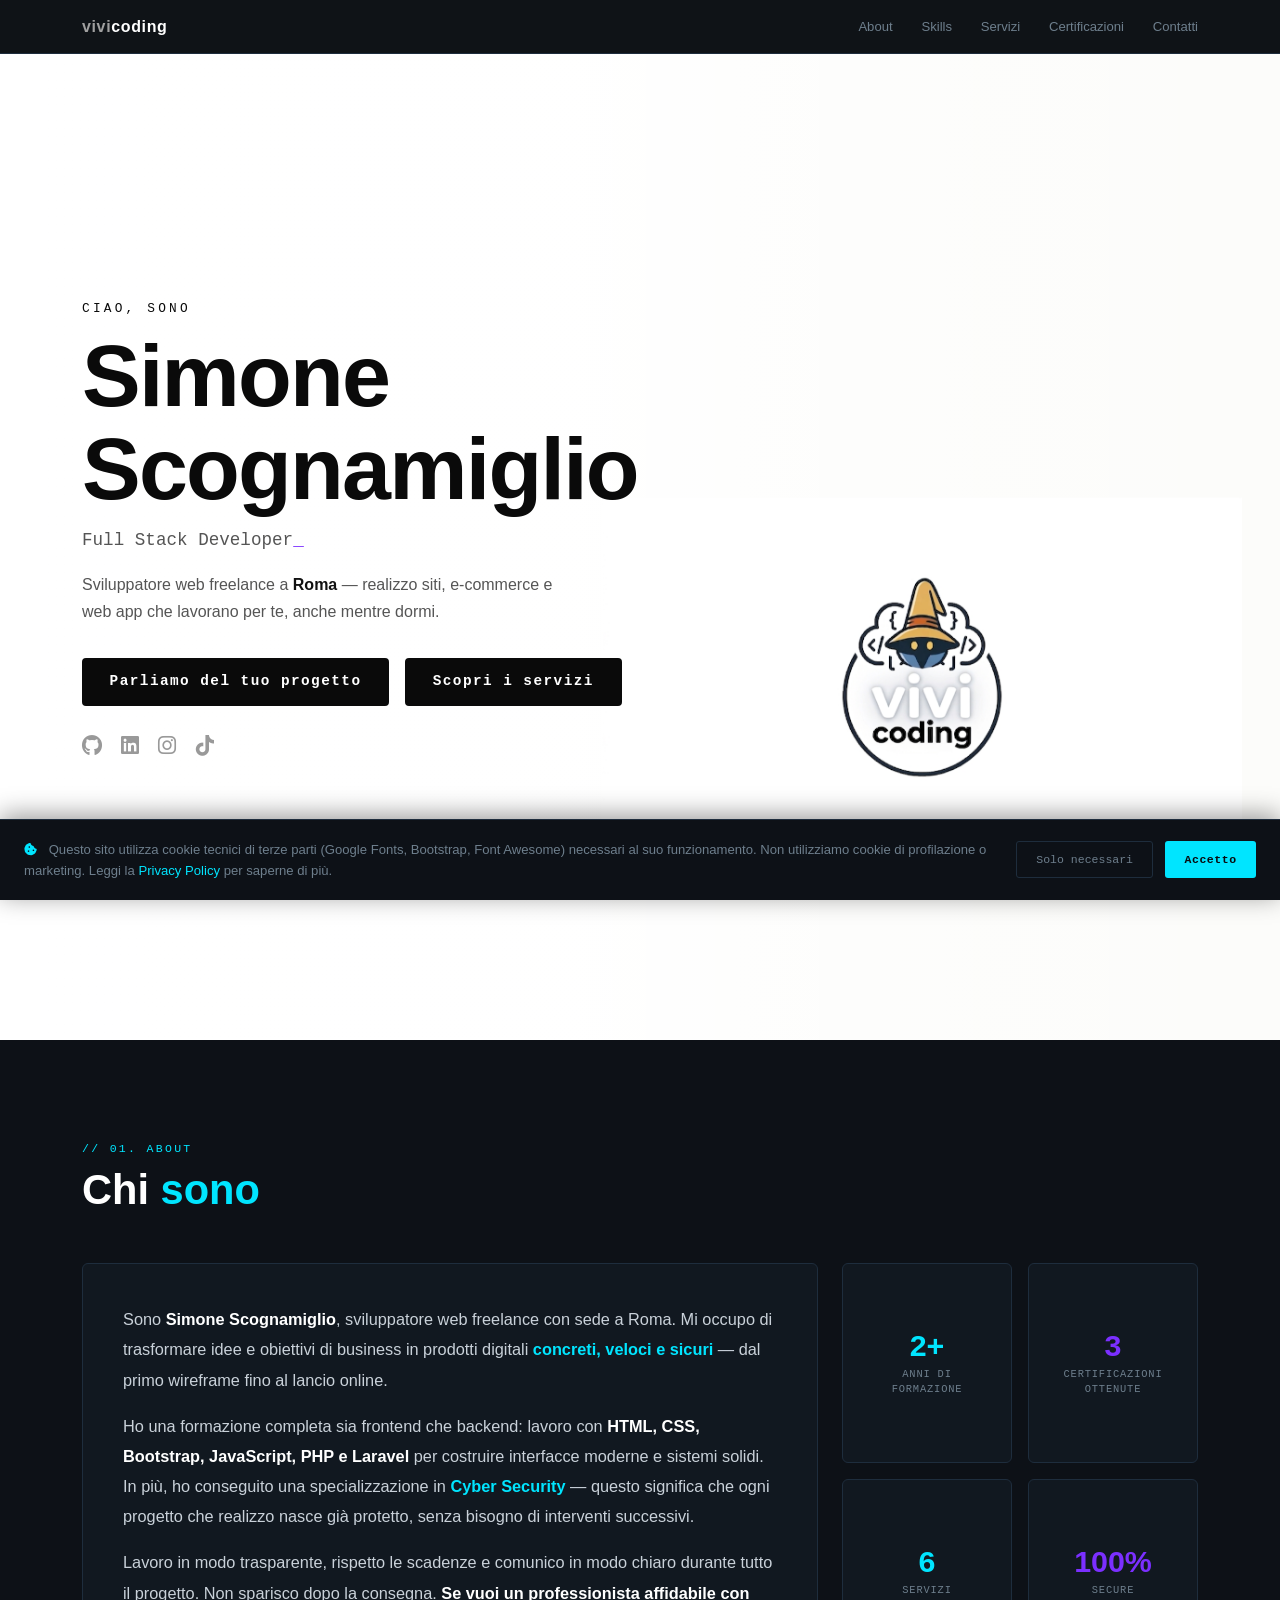
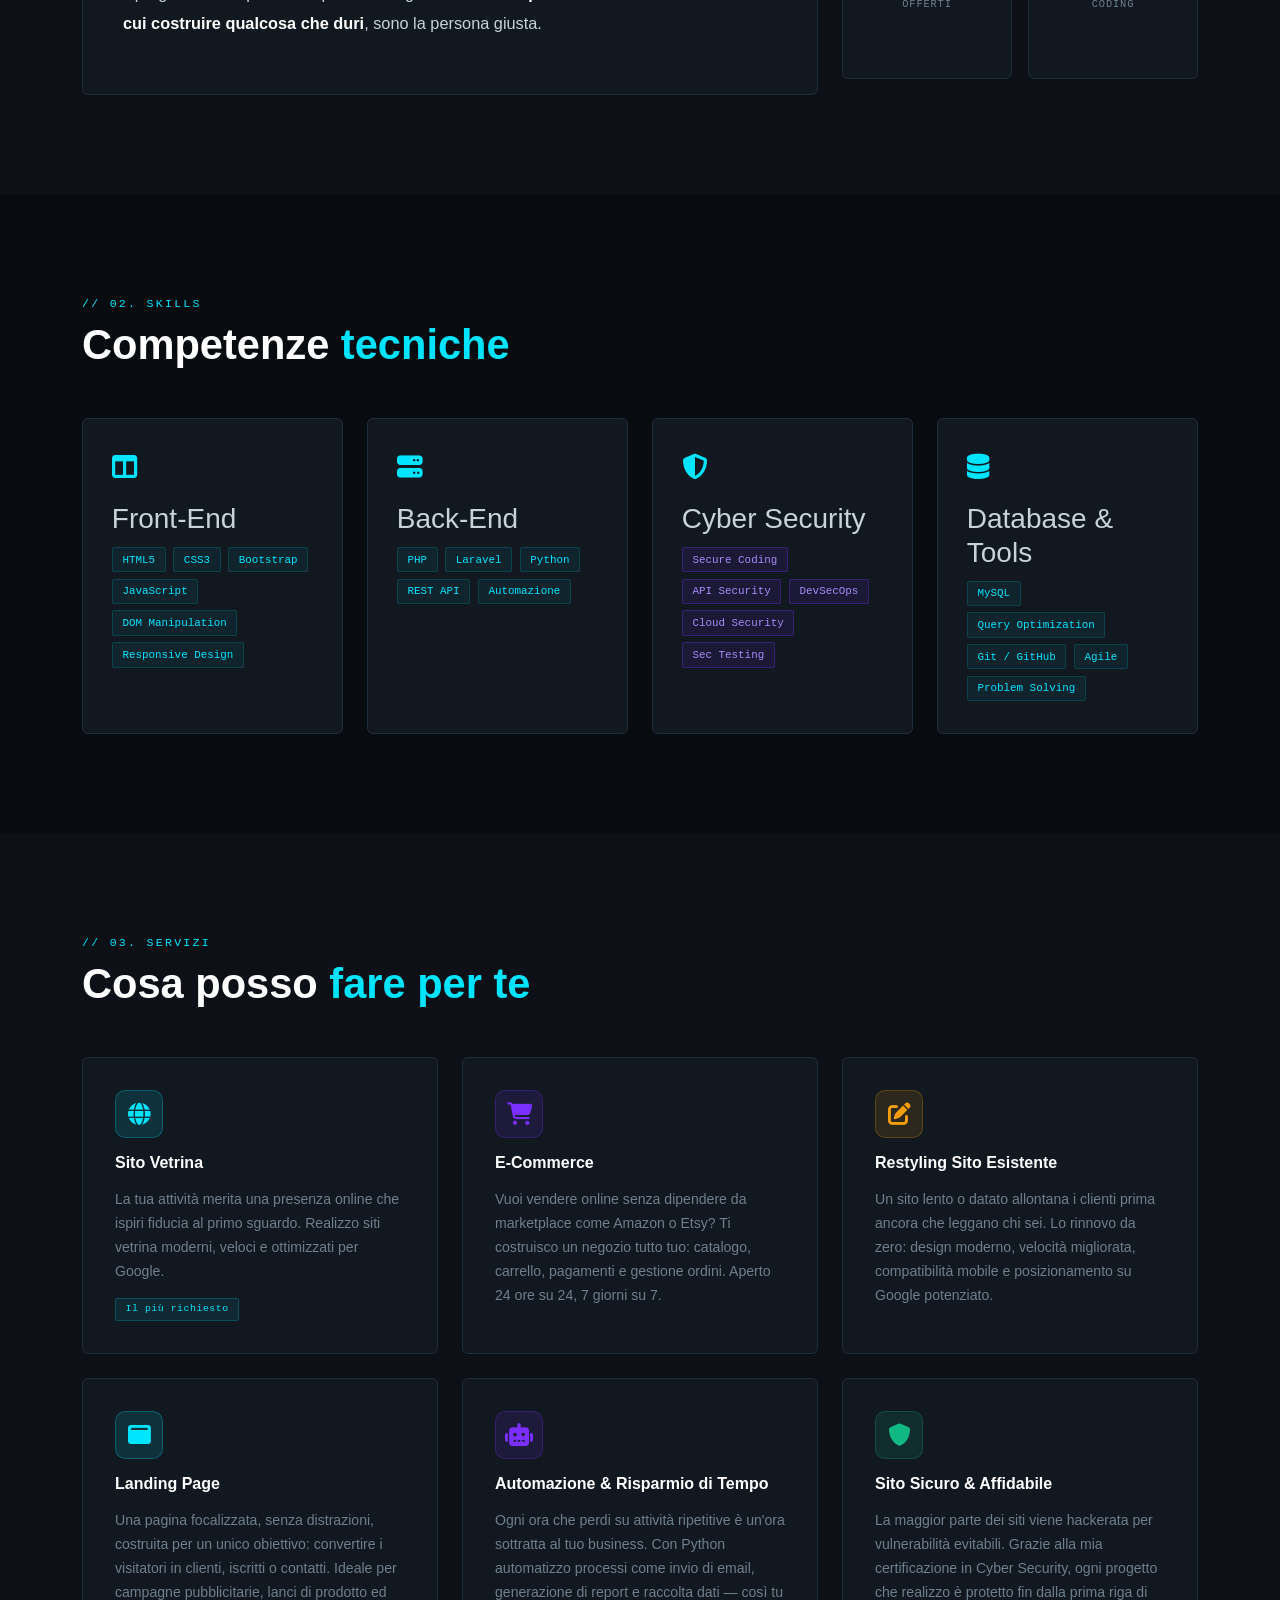
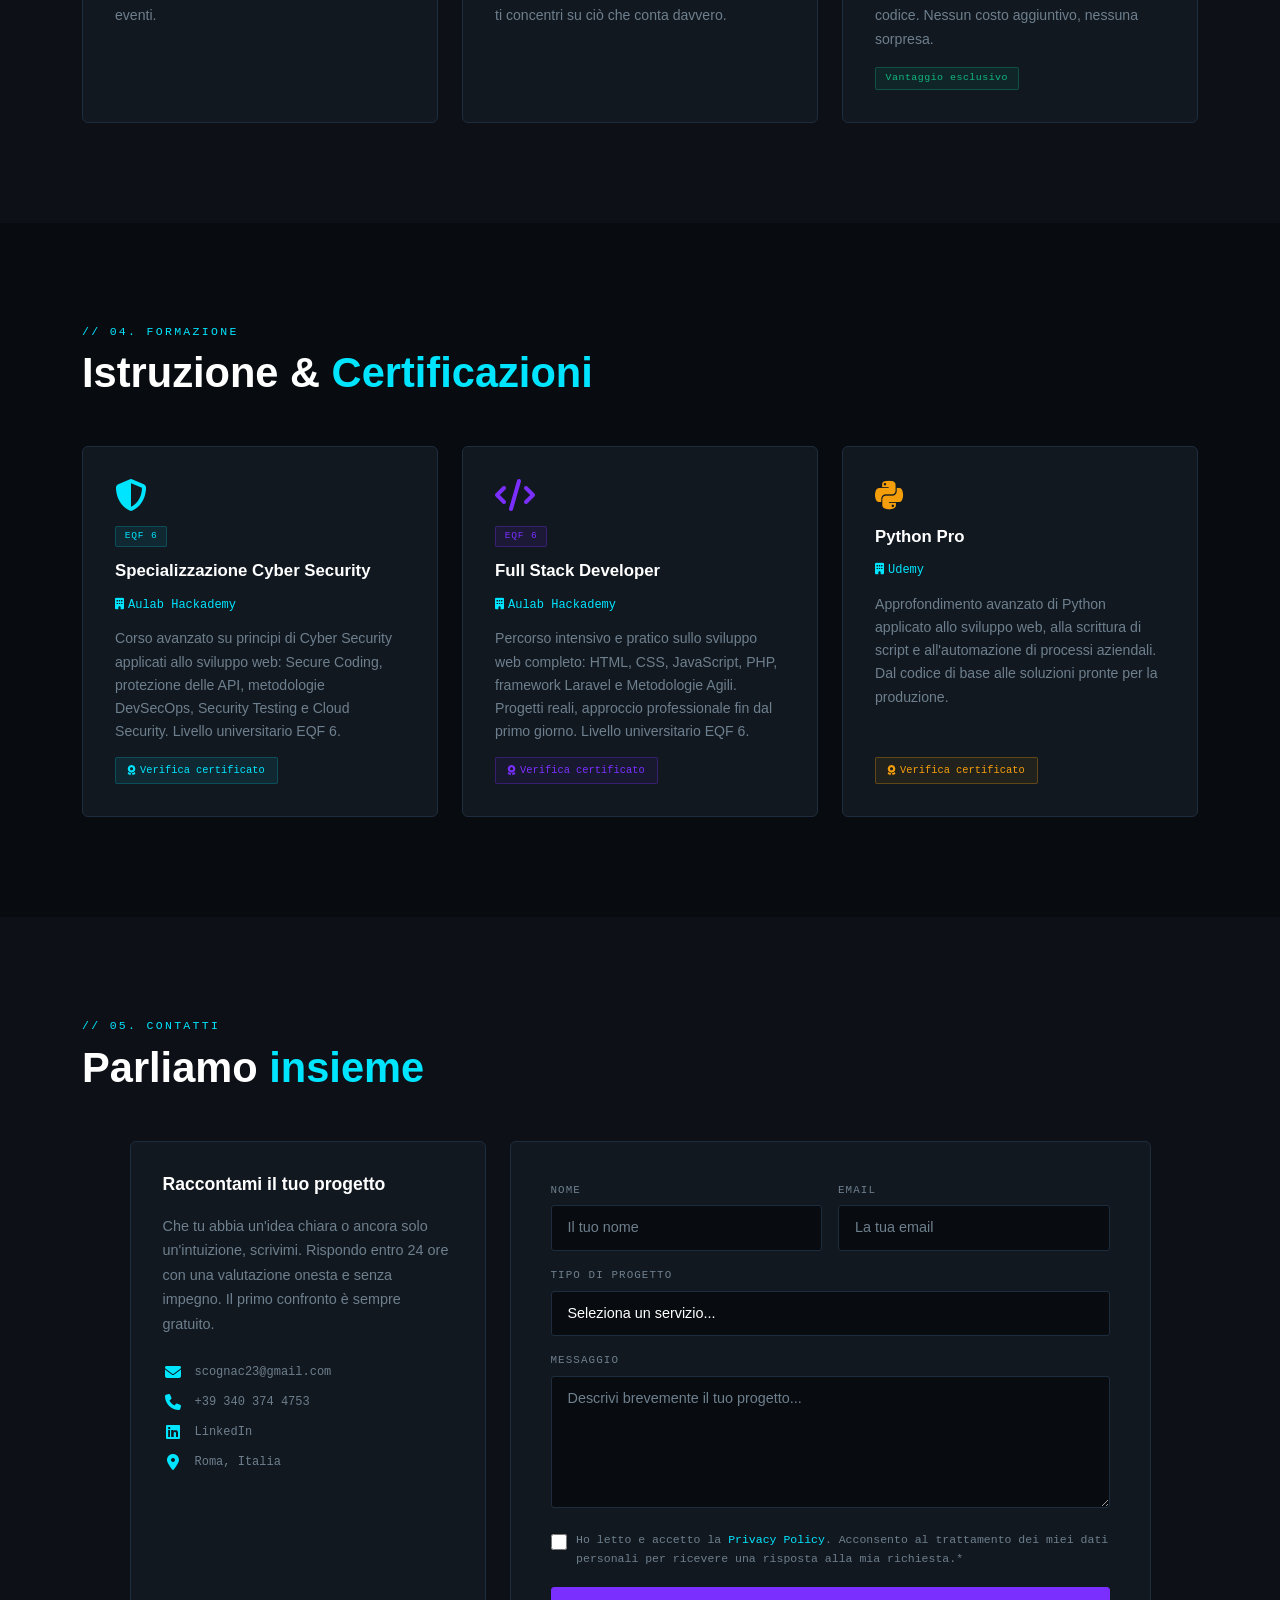
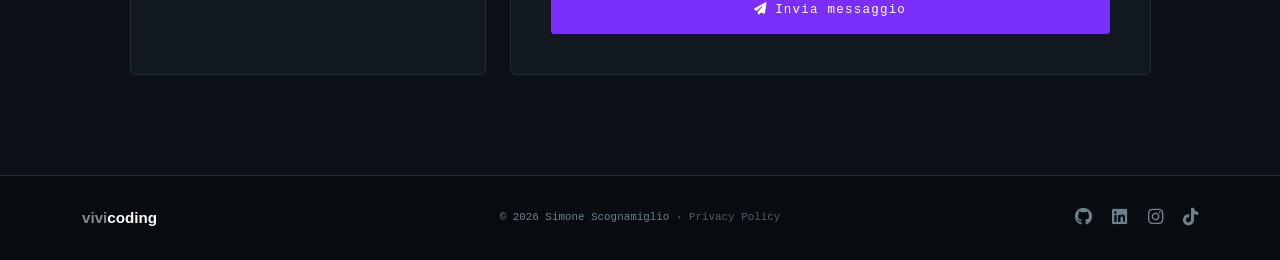
==== commit 82e6b35a: "Update index.html" ====
--- a/index.html
+++ b/index.html
@@ -1,24 +1,47 @@
 <!DOCTYPE html>
 <html lang="it">
 <head>
-  <meta charset="UTF-8"/>
+  <meta charset="UTF-8" />
   <meta name="viewport" content="width=device-width, initial-scale=1.0"/>
 
   <!-- ═══════════════════════════════════════
-       SEO — TITOLO E META
-       noindex: dice a Google di NON indicizzare
-       questa pagina (non vogliamo che appaia
-       nei risultati di ricerca)
-  ═══════════════════════════════════════ -->
-  <title>Privacy Policy — Simone Scognamiglio | vivicoding</title>
-  <meta name="description" content="Informativa sulla privacy e trattamento dei dati personali di vivicoding — Simone Scognamiglio, sviluppatore web freelance a Roma."/>
-  <meta name="robots" content="noindex, follow"/>
+       SEO — TITOLO E META DESCRIZIONE
+       Aiuta Google a capire di cosa parla il sito
+  ═══════════════════════════════════════ -->
+  <title>Simone Scognamiglio — Sviluppatore Web Freelance Roma | PHP Laravel Cyber Security</title>
+  <meta name="description" content="Simone Scognamiglio, sviluppatore web freelance a Roma. Realizzo siti vetrina, e-commerce e web app sicure con PHP, Laravel, JavaScript e Python. Certificato in Cyber Security. Preventivo gratuito."/>
+  <meta name="keywords" content="sviluppatore web Roma, freelance PHP Laravel, full stack developer Roma, siti web professionali Roma, e-commerce Roma, cyber security sviluppatore, Bootstrap, Python automazione, vivicoding"/>
+  <meta name="author" content="Simone Scognamiglio"/>
+  <meta name="robots" content="index, follow"/>
+  <link rel="canonical" href="https://vivicoding.it/"/>
+
+  <!-- ═══════════════════════════════════════
+       SEO — OPEN GRAPH
+       Controlla come appare il sito quando condiviso
+       su WhatsApp, LinkedIn, Facebook
+  ═══════════════════════════════════════ -->
+  <meta property="og:title" content="Simone Scognamiglio — Sviluppatore Web Freelance Roma"/>
+  <meta property="og:description" content="Siti web, e-commerce e web app sicure. Sviluppatore freelance a Roma con certificazione Cyber Security. Preventivo gratuito entro 24h."/>
+  <meta property="og:type" content="website"/>
+  <meta property="og:url" content="https://vivicoding.it/"/>
+  <meta property="og:image" content="https://vivicoding.it/img/vivi_coding.png"/>
+  <meta property="og:locale" content="it_IT"/>
+  <meta property="og:site_name" content="vivicoding — Simone Scognamiglio"/>
+
+  <!-- ═══════════════════════════════════════
+       SEO — TWITTER CARD
+       Controlla come appare il sito quando
+       condiviso su Twitter/X
+  ═══════════════════════════════════════ -->
+  <meta name="twitter:card" content="summary_large_image"/>
+  <meta name="twitter:title" content="Simone Scognamiglio — Sviluppatore Web Freelance Roma"/>
+  <meta name="twitter:description" content="Siti web, e-commerce e web app sicure. Sviluppatore freelance a Roma con certificazione Cyber Security."/>
+  <meta name="twitter:image" content="https://vivicoding.it/img/vivi_coding.png"/>
 
   <!-- ═══════════════════════════════════════
        SICUREZZA — CONTENT SECURITY POLICY (CSP)
-       Più restrittiva dell'index.html perché
-       questa pagina non ha form né Web3Forms.
-       Blocca XSS da domini non autorizzati.
+       Protezione XSS: dice al browser quali domini
+       sono fidati. Blocca script iniettati da terzi.
        (OWASP A03 - Injection)
   ═══════════════════════════════════════ -->
   <meta http-equiv="Content-Security-Policy"
@@ -27,7 +50,10 @@
         https://cdn.jsdelivr.net
         https://cdnjs.cloudflare.com
         https://fonts.googleapis.com
-        https://fonts.gstatic.com;
+        https://fonts.gstatic.com
+        https://api.web3forms.com;
+      script-src 'self' 'unsafe-inline'
+        https://cdn.jsdelivr.net;
       style-src 'self' 'unsafe-inline'
         https://cdn.jsdelivr.net
         https://cdnjs.cloudflare.com
@@ -35,9 +61,8 @@
       font-src 'self'
         https://fonts.gstatic.com
         https://cdnjs.cloudflare.com;
-      img-src 'self' data:;
-      script-src 'self'
-        https://cdn.jsdelivr.net;
+      img-src 'self' data: https:;
+      form-action https://api.web3forms.com;
     "/>
 
   <!-- ═══════════════════════════════════════
@@ -71,9 +96,51 @@
     content="camera=(), microphone=(), geolocation=(), payment=(), usb=(), autoplay=()"/>
 
   <!-- ═══════════════════════════════════════
+       SEO — SCHEMA.ORG
+       Dati strutturati: Google capisce esattamente
+       chi sei e ti mostra meglio nei risultati
+  ═══════════════════════════════════════ -->
+  <script type="application/ld+json">
+  {
+    "@context": "https://schema.org",
+    "@type": "Person",
+    "name": "Simone Scognamiglio",
+    "jobTitle": "Full Stack Developer & Cyber Security Specialist",
+    "description": "Sviluppatore web freelance a Roma specializzato in PHP, Laravel, JavaScript e Cyber Security.",
+    "url": "https://vivicoding.it",
+    "image": "https://vivicoding.it/img/vivi_coding.png",
+    "email": "scognac23@gmail.com",
+    "telephone": "+393403744753",
+    "address": { "@type": "PostalAddress", "addressLocality": "Roma", "addressCountry": "IT" },
+    "sameAs": [
+      "https://github.com/SimonScognac23",
+      "https://linkedin.com/in/simonescognamiglio-7758172a0",
+      "https://www.instagram.com/vivi_coding",
+      "https://www.tiktok.com/@scognac"
+    ],
+    "knowsAbout": ["PHP","Laravel","JavaScript","Python","Cyber Security","Web Development","E-Commerce"]
+  }
+  </script>
+
+  <script type="application/ld+json">
+  {
+    "@context": "https://schema.org",
+    "@type": "LocalBusiness",
+    "name": "vivicoding — Simone Scognamiglio",
+    "description": "Sviluppo siti web, e-commerce e web app sicure a Roma.",
+    "url": "https://vivicoding.it",
+    "telephone": "+393403744753",
+    "email": "scognac23@gmail.com",
+    "address": { "@type": "PostalAddress", "addressLocality": "Roma", "addressRegion": "Lazio", "addressCountry": "IT" },
+    "areaServed": "Roma",
+    "priceRange": "€€"
+  }
+  </script>
+
+  <!-- ═══════════════════════════════════════
        PERFORMANCE — PRECONNECT
-       Prepara il browser alle connessioni esterne
-       in anticipo → pagina più veloce
+       Dice al browser di prepararsi in anticipo
+       alle connessioni esterne → sito più veloce
   ═══════════════════════════════════════ -->
   <link rel="preconnect" href="https://fonts.googleapis.com"/>
   <link rel="preconnect" href="https://fonts.gstatic.com" crossorigin/>
@@ -115,203 +182,499 @@
 
   <!-- ═══════════════════════════════════════
        CSS — STILI INLINE
-       Stili specifici solo per questa pagina
+       Cookie banner e checkbox privacy
   ═══════════════════════════════════════ -->
   <style>
-    /* ── CONTENITORE PRINCIPALE ── */
-    .privacy-wrap {
-      max-width: 820px;
-      margin: 0 auto;
-      padding: 120px 1.5rem 80px;
+    /* ── COOKIE BANNER ── */
+    #cookie-banner {
+      position: fixed;
+      bottom: 0; left: 0; right: 0;
+      background: #0d1117;
+      border-top: 1px solid #1e2d3d;
+      padding: 1.2rem 1.5rem;
+      z-index: 9999;
+      display: flex;
+      align-items: center;
+      justify-content: space-between;
+      gap: 1.5rem;
+      flex-wrap: wrap;
+      box-shadow: 0 -4px 24px rgba(0,0,0,.4);
     }
-
-    /* ── TITOLO H1 ── */
-    .privacy-wrap h1 {
-      font-size: clamp(1.8rem, 4vw, 2.4rem);
-      font-weight: 800;
-      color: #fff;
-      margin-bottom: .5rem;
+    #cookie-banner p {
+      margin: 0;
+      font-size: .82rem;
+      color: #6e7f8d;
+      line-height: 1.6;
+      flex: 1;
+      min-width: 200px;
     }
-
-    /* ── DATA ULTIMO AGGIORNAMENTO ── */
-    .privacy-wrap .last-update {
-      font-family: var(--mono);
+    #cookie-banner a { color: #00e5ff; text-decoration: none; }
+    #cookie-banner a:hover { text-decoration: underline; }
+    .cookie-btns { display: flex; gap: .75rem; flex-shrink: 0; }
+    .cookie-accept {
+      background: #00e5ff;
+      color: #080c10;
+      border: none;
+      border-radius: 3px;
+      font-family: 'Space Mono', monospace;
       font-size: .72rem;
-      color: var(--accent);
-      letter-spacing: .15em;
-      text-transform: uppercase;
-      margin-bottom: 3rem;
+      font-weight: 700;
+      padding: .55rem 1.2rem;
+      cursor: pointer;
+      letter-spacing: .05em;
+      transition: background .2s;
     }
-
-    /* ── TITOLI ARTICOLI (H2) ── */
-    .privacy-wrap h2 {
-      font-size: 1.1rem;
-      font-weight: 700;
-      color: var(--accent);
-      font-family: var(--mono);
-      text-transform: uppercase;
-      letter-spacing: .1em;
-      margin: 2.5rem 0 .75rem;
+    .cookie-accept:hover { background: #00c8e0; }
+    .cookie-decline {
+      background: transparent;
+      color: #6e7f8d;
+      border: 1px solid #1e2d3d;
+      border-radius: 3px;
+      font-family: 'Space Mono', monospace;
+      font-size: .72rem;
+      padding: .55rem 1.2rem;
+      cursor: pointer;
+      transition: color .2s, border-color .2s;
     }
-
-    /* ── TESTO E LISTE ── */
-    .privacy-wrap p, .privacy-wrap li {
-      font-size: .95rem;
-      color: var(--text);
-      line-height: 1.85;
+    .cookie-decline:hover { color: #fff; border-color: #6e7f8d; }
+
+    /* ── CHECKBOX PRIVACY FORM ── */
+    .privacy-check-wrap {
+      display: flex;
+      align-items: flex-start;
+      gap: .6rem;
+      margin-bottom: 1.2rem;
     }
-    .privacy-wrap ul {
-      padding-left: 1.5rem;
-      margin-bottom: 1rem;
+    .privacy-check-wrap input[type="checkbox"] {
+      width: 16px;
+      height: 16px;
+      min-width: 16px;
+      margin-top: 3px;
+      accent-color: #00e5ff;
+      cursor: pointer;
     }
-
-    /* ── LINK ── */
-    .privacy-wrap a {
-      color: var(--accent);
-      text-decoration: none;
+    .privacy-check-wrap label {
+      font-family: 'Space Mono', monospace;
+      font-size: .72rem;
+      color: #6e7f8d;
+      line-height: 1.6;
+      cursor: pointer;
     }
-    .privacy-wrap a:hover { text-decoration: underline; }
-
-    /* ── PULSANTE TORNA AL SITO ── */
-    .privacy-back {
-      display: inline-flex;
-      align-items: center;
-      gap: .5rem;
-      font-family: var(--mono);
-      font-size: .75rem;
-      color: var(--text-muted);
-      text-decoration: none;
-      margin-bottom: 2rem;
-      transition: color .2s;
-    }
-    .privacy-back:hover { color: var(--accent); }
-
-    /* ── BOX EMAIL IN FONDO ── */
-    .privacy-box {
-      background: var(--card);
-      border: 1px solid var(--border);
-      border-radius: 6px;
-      padding: 1.5rem 2rem;
-      margin-top: 3rem;
-    }
-    .privacy-box p { margin: 0; font-size: .88rem; }
+    .privacy-check-wrap label a { color: #00e5ff; text-decoration: none; }
+    .privacy-check-wrap label a:hover { text-decoration: underline; }
   </style>
 
 </head>
 <body>
 
 <!-- ═══════════════════════════════════════
+     GDPR — COOKIE BANNER
+     Obbligatorio per legge italiana (D.Lgs 196/2003)
+     Si nasconde dopo il consenso e non riappare
+═══════════════════════════════════════ -->
+<div id="cookie-banner" role="dialog" aria-label="Consenso cookie">
+  <p>
+    <i class="fa-solid fa-cookie-bite me-2" style="color:#00e5ff"></i>
+    Questo sito utilizza cookie tecnici di terze parti (Google Fonts, Bootstrap, Font Awesome)
+    necessari al suo funzionamento. Non utilizziamo cookie di profilazione o marketing.
+    Leggi la <a href="privacy.html">Privacy Policy</a> per saperne di più.
+  </p>
+  <div class="cookie-btns">
+    <button class="cookie-decline" id="cookie-decline">Solo necessari</button>
+    <button class="cookie-accept" id="cookie-accept">Accetto</button>
+  </div>
+</div>
+
+<!-- ═══════════════════════════════════════
      NAVBAR — BARRA DI NAVIGAZIONE
-     Solo il logo che riporta all'homepage
+     fixed-top = rimane in cima durante lo scroll
 ═══════════════════════════════════════ -->
 <nav class="navbar fixed-top" role="navigation" aria-label="Menu principale">
   <div class="container">
-    <a class="navbar-brand" href="index.html" aria-label="Torna all'homepage vivicoding">
-      vivi<span>coding</span>
-    </a>
+    <a class="navbar-brand" href="#" aria-label="vivicoding homepage">vivi<span>coding</span></a>
+    <ul class="navbar-nav flex-row">
+      <li class="nav-item"><a class="nav-link" href="#about">About</a></li>
+      <li class="nav-item"><a class="nav-link" href="#skills">Skills</a></li>
+      <li class="nav-item"><a class="nav-link" href="#servizi">Servizi</a></li>
+      <li class="nav-item"><a class="nav-link" href="#education">Certificazioni</a></li>
+      <li class="nav-item"><a class="nav-link" href="#contact">Contatti</a></li>
+    </ul>
   </div>
 </nav>
 
 <!-- ═══════════════════════════════════════
-     CONTENUTO PRINCIPALE — PRIVACY POLICY
-     Informativa completa GDPR con tutti
-     gli articoli obbligatori per legge italiana
-═══════════════════════════════════════ -->
-<main class="privacy-wrap">
-
-  <!-- Pulsante torna al sito -->
-  <a href="index.html" class="privacy-back">
-    <i class="fa-solid fa-arrow-left" aria-hidden="true"></i> Torna al sito
-  </a>
-
-  <h1>Privacy Policy</h1>
-  <p class="last-update">Ultimo aggiornamento: Maggio 2026</p>
-
-  <p>La presente informativa descrive come <strong style="color:#fff">Simone Scognamiglio</strong> (di seguito "il Titolare") raccoglie, utilizza e protegge i dati personali degli utenti che visitano il sito web <strong style="color:#fff">vivicoding.it</strong>, in conformità al Regolamento UE 2016/679 (GDPR) e al D.Lgs. 196/2003 come modificato dal D.Lgs. 101/2018.</p>
-
-  <!-- ── Articolo 1 ── -->
-  <h2>1. Titolare del Trattamento</h2>
-  <p>
-    <strong style="color:#fff">Simone Scognamiglio</strong><br/>
-    Roma, 00168 (RM)<br/>
-    Email: <a href="mailto:scognac23@gmail.com">scognac23@gmail.com</a><br/>
-    Telefono: <a href="tel:+393403744753">+39 340 374 4753</a>
-  </p>
-
-  <!-- ── Articolo 2 ── -->
-  <h2>2. Dati Raccolti</h2>
-  <p>Il sito raccoglie le seguenti categorie di dati personali:</p>
-  <ul>
-    <li><strong style="color:#fff">Dati forniti volontariamente</strong> tramite il modulo di contatto: nome, indirizzo email, tipo di progetto e messaggio.</li>
-    <li><strong style="color:#fff">Dati di navigazione</strong>: indirizzo IP, tipo di browser, sistema operativo, pagine visitate e orario di accesso, raccolti automaticamente dai server.</li>
-    <li><strong style="color:#fff">Cookie tecnici</strong> di terze parti necessari al funzionamento del sito (Google Fonts, Bootstrap CDN, Font Awesome CDN).</li>
-  </ul>
-
-  <!-- ── Articolo 3 ── -->
-  <h2>3. Finalità del Trattamento</h2>
-  <p>I dati personali sono trattati per le seguenti finalità:</p>
-  <ul>
-    <li>Rispondere alle richieste di contatto inviate tramite il modulo</li>
-    <li>Valutare e gestire eventuali proposte di collaborazione professionale</li>
-    <li>Garantire il corretto funzionamento del sito web</li>
-  </ul>
-
-  <!-- ── Articolo 4 ── -->
-  <h2>4. Base Giuridica</h2>
-  <p>Il trattamento dei dati avviene sulla base del <strong style="color:#fff">consenso esplicito</strong> dell'utente (art. 6, lett. a GDPR), espresso tramite la spunta della casella nel modulo di contatto, e del <strong style="color:#fff">legittimo interesse</strong> del Titolare a rispondere alle richieste ricevute (art. 6, lett. f GDPR).</p>
-
-  <!-- ── Articolo 5 ── -->
-  <h2>5. Responsabile Esterno del Trattamento — Web3Forms</h2>
-  <p>Il modulo di contatto utilizza il servizio <strong style="color:#fff">Web3Forms</strong> (web3forms.com) per la ricezione e l'invio delle email. Web3Forms agisce come responsabile esterno del trattamento ai sensi dell'art. 28 GDPR. I dati inseriti nel form vengono trasmessi ai server di Web3Forms e successivamente inoltrati all'indirizzo email del Titolare. Per maggiori informazioni consulta la <a href="https://web3forms.com/privacy" target="_blank" rel="noopener noreferrer">Privacy Policy di Web3Forms</a>.</p>
-
-  <!-- ── Articolo 6 ── -->
-  <h2>6. Conservazione dei Dati</h2>
-  <p>I dati personali forniti tramite il modulo di contatto sono conservati per il tempo strettamente necessario a evadere la richiesta e, in caso di instaurazione di un rapporto professionale, per la durata dello stesso e per il periodo previsto dagli obblighi di legge (massimo 10 anni). I dati non necessari vengono eliminati.</p>
-
-  <!-- ── Articolo 7 ── -->
-  <h2>7. Comunicazione e Diffusione</h2>
-  <p>I dati personali non sono ceduti, venduti né comunicati a terzi, ad eccezione di Web3Forms (vedi paragrafo 5) e degli eventuali obblighi di legge. I dati non sono trasferiti al di fuori dell'Unione Europea.</p>
-
-  <!-- ── Articolo 8 ── -->
-  <h2>8. Cookie</h2>
-  <p>Il sito utilizza esclusivamente <strong style="color:#fff">cookie tecnici di terze parti</strong> necessari al funzionamento (Google Fonts per i caratteri tipografici, Bootstrap e Font Awesome per le risorse grafiche). Non vengono utilizzati cookie di profilazione o marketing. L'utente può gestire o disabilitare i cookie tramite le impostazioni del proprio browser.</p>
-
-  <!-- ── Articolo 9 ── -->
-  <h2>9. Diritti dell'Interessato</h2>
-  <p>In qualità di interessato, hai il diritto di:</p>
-  <ul>
-    <li><strong style="color:#fff">Accesso</strong> — ottenere conferma del trattamento e copia dei dati (art. 15 GDPR)</li>
-    <li><strong style="color:#fff">Rettifica</strong> — correggere dati inesatti o incompleti (art. 16 GDPR)</li>
-    <li><strong style="color:#fff">Cancellazione</strong> — richiedere la cancellazione dei tuoi dati ("diritto all'oblio", art. 17 GDPR)</li>
-    <li><strong style="color:#fff">Limitazione</strong> — limitare il trattamento in determinate circostanze (art. 18 GDPR)</li>
-    <li><strong style="color:#fff">Portabilità</strong> — ricevere i dati in formato strutturato (art. 20 GDPR)</li>
-    <li><strong style="color:#fff">Opposizione</strong> — opporti al trattamento per legittimo interesse (art. 21 GDPR)</li>
-    <li><strong style="color:#fff">Revoca del consenso</strong> — in qualsiasi momento, senza pregiudicare la liceità del trattamento precedente</li>
-  </ul>
-  <p>Per esercitare i tuoi diritti scrivi a <a href="mailto:scognac23@gmail.com">scognac23@gmail.com</a>. Il Titolare risponderà entro 30 giorni.</p>
-
-  <!-- ── Articolo 10 ── -->
-  <h2>10. Reclamo all'Autorità di Controllo</h2>
-  <p>Hai il diritto di proporre reclamo al <strong style="color:#fff">Garante per la Protezione dei Dati Personali</strong> (<a href="https://www.garanteprivacy.it" target="_blank" rel="noopener noreferrer">www.garanteprivacy.it</a>), Piazza Venezia 11, 00187 Roma.</p>
-
-  <!-- ── Articolo 11 ── -->
-  <h2>11. Modifiche alla Privacy Policy</h2>
-  <p>Il Titolare si riserva il diritto di modificare la presente informativa in qualsiasi momento. Le modifiche saranno pubblicate su questa pagina con aggiornamento della data in cima al documento. Si consiglia di consultare periodicamente questa pagina.</p>
-
-  <!-- Box contatto finale -->
-  <div class="privacy-box">
-    <p>
-      <i class="fa-solid fa-envelope me-2" style="color:var(--accent)" aria-hidden="true"></i>
-      Per qualsiasi domanda relativa alla privacy scrivi a
-      <a href="mailto:scognac23@gmail.com">scognac23@gmail.com</a>
-    </p>
+     HERO — SEZIONE PRINCIPALE
+     Prima cosa che vede il visitatore
+     Sfondo bianco con logo a destra e testo a sinistra
+═══════════════════════════════════════ -->
+<section id="hero" aria-label="Presentazione">
+  <img src="img/vivi_coding.png" class="hero-bg-img"
+    alt="vivicoding logo — Simone Scognamiglio sviluppatore web Roma"
+    width="580" height="580" loading="eager"/>
+  <div class="hero-overlay"></div>
+  <div class="container hero-content">
+    <div class="row align-items-center min-vh-100">
+      <div class="col-lg-7 col-md-9">
+        <p class="hero-greeting">Ciao, sono</p>
+        <h1 class="hero-name">Simone<br/><span>Scognamiglio</span></h1>
+        <!-- Typewriter: il testo che cambia automaticamente -->
+        <p class="hero-role" id="typed-text"></p>
+        <p class="hero-desc">Sviluppatore web freelance a <strong>Roma</strong> — realizzo siti, e-commerce e web app che lavorano per te, anche mentre dormi.</p>
+        <div class="d-flex gap-3 flex-wrap mb-4">
+          <a href="#contact" class="btn-accent">Parliamo del tuo progetto</a>
+          <a href="#servizi" class="btn-ghost-hero">Scopri i servizi</a>
+        </div>
+        <!-- Social links — rel="noopener noreferrer" protegge da tabnapping -->
+        <div class="hero-socials" aria-label="Social network">
+          <a href="https://github.com/SimonScognac23" target="_blank" rel="noopener noreferrer" title="GitHub" aria-label="GitHub"><i class="fa-brands fa-github"></i></a>
+          <a href="https://linkedin.com/in/simonescognamiglio-7758172a0" target="_blank" rel="noopener noreferrer" title="LinkedIn" aria-label="LinkedIn"><i class="fa-brands fa-linkedin"></i></a>
+          <a href="https://www.instagram.com/vivi_coding" target="_blank" rel="noopener noreferrer" title="Instagram" aria-label="Instagram"><i class="fa-brands fa-instagram"></i></a>
+          <a href="https://www.tiktok.com/@scognac" target="_blank" rel="noopener noreferrer" title="TikTok" aria-label="TikTok"><i class="fa-brands fa-tiktok"></i></a>
+        </div>
+      </div>
+    </div>
   </div>
-
-</main>
+</section>
+
+<!-- ═══════════════════════════════════════
+     ABOUT — 01
+     Presentazione personale e statistiche
+═══════════════════════════════════════ -->
+<section id="about" aria-labelledby="about-title">
+  <div class="container">
+    <p class="sec-label">// 01. about</p>
+    <h2 class="sec-title" id="about-title">Chi <span>sono</span></h2>
+    <div class="row g-4 align-items-stretch">
+
+      <!-- Testo presentazione -->
+      <div class="col-lg-8 fade-up">
+        <div class="about-card h-100">
+          <p class="about-text mb-3">
+            Sono <strong style="color:#fff">Simone Scognamiglio</strong>, sviluppatore web freelance con sede a Roma. Mi occupo di trasformare idee e obiettivi di business in prodotti digitali <strong style="color:var(--accent)">concreti, veloci e sicuri</strong> — dal primo wireframe fino al lancio online.
+          </p>
+          <p class="about-text mb-3">
+            Ho una formazione completa sia frontend che backend: lavoro con <strong style="color:#fff">HTML, CSS, Bootstrap, JavaScript, PHP e Laravel</strong> per costruire interfacce moderne e sistemi solidi. In più, ho conseguito una specializzazione in <strong style="color:var(--accent)">Cyber Security</strong> — questo significa che ogni progetto che realizzo nasce già protetto, senza bisogno di interventi successivi.
+          </p>
+          <p class="about-text">
+            Lavoro in modo trasparente, rispetto le scadenze e comunico in modo chiaro durante tutto il progetto. Non sparisco dopo la consegna. <strong style="color:#fff">Se vuoi un professionista affidabile con cui costruire qualcosa che duri</strong>, sono la persona giusta.
+          </p>
+        </div>
+      </div>
+
+      <!-- Statistiche numeriche -->
+      <div class="col-lg-4 fade-up">
+        <div class="row g-3 h-100">
+          <div class="col-6"><div class="stat-card"><div class="stat-num" style="color:var(--accent)">2+</div><div class="stat-lbl">Anni di<br/>formazione</div></div></div>
+          <div class="col-6"><div class="stat-card"><div class="stat-num" style="color:var(--accent2)">3</div><div class="stat-lbl">Certificazioni<br/>ottenute</div></div></div>
+          <div class="col-6"><div class="stat-card"><div class="stat-num" style="color:var(--accent)">6</div><div class="stat-lbl">Servizi<br/>offerti</div></div></div>
+          <div class="col-6"><div class="stat-card"><div class="stat-num" style="color:var(--accent2)">100%</div><div class="stat-lbl">Secure<br/>Coding</div></div></div>
+        </div>
+      </div>
+
+    </div>
+  </div>
+</section>
+
+<!-- ═══════════════════════════════════════
+     SKILLS — 02
+     Competenze tecniche divise per categoria
+═══════════════════════════════════════ -->
+<section id="skills" aria-labelledby="skills-title">
+  <div class="container">
+    <p class="sec-label">// 02. skills</p>
+    <h2 class="sec-title" id="skills-title">Competenze <span>tecniche</span></h2>
+    <div class="row g-4">
+
+      <!-- Front-End -->
+      <div class="col-md-6 col-lg-3 fade-up">
+        <div class="skill-category h-100">
+          <div class="skill-icon"><i class="fa-solid fa-table-columns" aria-hidden="true"></i></div>
+          <h3>Front-End</h3>
+          <span class="skill-tag">HTML5</span>
+          <span class="skill-tag">CSS3</span>
+          <span class="skill-tag">Bootstrap</span>
+          <span class="skill-tag">JavaScript</span>
+          <span class="skill-tag">DOM Manipulation</span>
+          <span class="skill-tag">Responsive Design</span>
+        </div>
+      </div>
+
+      <!-- Back-End -->
+      <div class="col-md-6 col-lg-3 fade-up">
+        <div class="skill-category h-100">
+          <div class="skill-icon"><i class="fa-solid fa-server" aria-hidden="true"></i></div>
+          <h3>Back-End</h3>
+          <span class="skill-tag">PHP</span>
+          <span class="skill-tag">Laravel</span>
+          <span class="skill-tag">Python</span>
+          <span class="skill-tag">REST API</span>
+          <span class="skill-tag">Automazione</span>
+        </div>
+      </div>
+
+      <!-- Cyber Security -->
+      <div class="col-md-6 col-lg-3 fade-up">
+        <div class="skill-category h-100">
+          <div class="skill-icon"><i class="fa-solid fa-shield-halved" aria-hidden="true"></i></div>
+          <h3>Cyber Security</h3>
+          <span class="skill-tag purple">Secure Coding</span>
+          <span class="skill-tag purple">API Security</span>
+          <span class="skill-tag purple">DevSecOps</span>
+          <span class="skill-tag purple">Cloud Security</span>
+          <span class="skill-tag purple">Sec Testing</span>
+        </div>
+      </div>
+
+      <!-- Database & Tools -->
+      <div class="col-md-6 col-lg-3 fade-up">
+        <div class="skill-category h-100">
+          <div class="skill-icon"><i class="fa-solid fa-database" aria-hidden="true"></i></div>
+          <h3>Database & Tools</h3>
+          <span class="skill-tag">MySQL</span>
+          <span class="skill-tag">Query Optimization</span>
+          <span class="skill-tag">Git / GitHub</span>
+          <span class="skill-tag">Agile</span>
+          <span class="skill-tag">Problem Solving</span>
+        </div>
+      </div>
+
+    </div>
+  </div>
+</section>
+
+<!-- ═══════════════════════════════════════
+     SERVIZI — 03
+     I 6 servizi offerti ai clienti
+═══════════════════════════════════════ -->
+<section id="servizi" aria-labelledby="servizi-title">
+  <div class="container">
+    <p class="sec-label">// 03. servizi</p>
+    <h2 class="sec-title" id="servizi-title">Cosa posso <span>fare per te</span></h2>
+    <div class="row g-4">
+
+      <!-- Sito Vetrina -->
+      <div class="col-12 col-md-6 col-lg-4 fade-up">
+        <div class="service-card h-100">
+          <div class="service-icon-wrap" style="--clr:var(--accent)"><i class="fa-solid fa-globe" aria-hidden="true"></i></div>
+          <h3 class="service-title">Sito Vetrina</h3>
+          <p class="service-body">La tua attività merita una presenza online che ispiri fiducia al primo sguardo. Realizzo siti vetrina moderni, veloci e ottimizzati per Google.</p>
+          <span class="service-tag">Il più richiesto</span>
+        </div>
+      </div>
+
+      <!-- E-Commerce -->
+      <div class="col-12 col-md-6 col-lg-4 fade-up">
+        <div class="service-card h-100">
+          <div class="service-icon-wrap" style="--clr:var(--accent2)"><i class="fa-solid fa-cart-shopping" aria-hidden="true"></i></div>
+          <h3 class="service-title">E-Commerce</h3>
+          <p class="service-body">Vuoi vendere online senza dipendere da marketplace come Amazon o Etsy? Ti costruisco un negozio tutto tuo: catalogo, carrello, pagamenti e gestione ordini. Aperto 24 ore su 24, 7 giorni su 7.</p>
+        </div>
+      </div>
+
+      <!-- Restyling -->
+      <div class="col-12 col-md-6 col-lg-4 fade-up">
+        <div class="service-card h-100">
+          <div class="service-icon-wrap" style="--clr:#f59e0b"><i class="fa-solid fa-pen-to-square" aria-hidden="true"></i></div>
+          <h3 class="service-title">Restyling Sito Esistente</h3>
+          <p class="service-body">Un sito lento o datato allontana i clienti prima ancora che leggano chi sei. Lo rinnovo da zero: design moderno, velocità migliorata, compatibilità mobile e posizionamento su Google potenziato.</p>
+        </div>
+      </div>
+
+      <!-- Landing Page -->
+      <div class="col-12 col-md-6 col-lg-4 fade-up">
+        <div class="service-card h-100">
+          <div class="service-icon-wrap" style="--clr:var(--accent)"><i class="fa-solid fa-window-maximize" aria-hidden="true"></i></div>
+          <h3 class="service-title">Landing Page</h3>
+          <p class="service-body">Una pagina focalizzata, senza distrazioni, costruita per un unico obiettivo: convertire i visitatori in clienti, iscritti o contatti. Ideale per campagne pubblicitarie, lanci di prodotto ed eventi.</p>
+        </div>
+      </div>
+
+      <!-- Automazione -->
+      <div class="col-12 col-md-6 col-lg-4 fade-up">
+        <div class="service-card h-100">
+          <div class="service-icon-wrap" style="--clr:var(--accent2)"><i class="fa-solid fa-robot" aria-hidden="true"></i></div>
+          <h3 class="service-title">Automazione & Risparmio di Tempo</h3>
+          <p class="service-body">Ogni ora che perdi su attività ripetitive è un'ora sottratta al tuo business. Con Python automatizzo processi come invio di email, generazione di report e raccolta dati — così tu ti concentri su ciò che conta davvero.</p>
+        </div>
+      </div>
+
+      <!-- Sito Sicuro -->
+      <div class="col-12 col-md-6 col-lg-4 fade-up">
+        <div class="service-card h-100">
+          <div class="service-icon-wrap" style="--clr:#10b981"><i class="fa-solid fa-shield" aria-hidden="true"></i></div>
+          <h3 class="service-title">Sito Sicuro & Affidabile</h3>
+          <p class="service-body">La maggior parte dei siti viene hackerata per vulnerabilità evitabili. Grazie alla mia certificazione in Cyber Security, ogni progetto che realizzo è protetto fin dalla prima riga di codice. Nessun costo aggiuntivo, nessuna sorpresa.</p>
+          <span class="service-tag" style="color:#10b981;border-color:rgba(16,185,129,.3);background:rgba(16,185,129,.08)">Vantaggio esclusivo</span>
+        </div>
+      </div>
+
+    </div>
+  </div>
+</section>
+
+<!-- ═══════════════════════════════════════
+     EDUCATION — 04
+     Certificazioni e formazione
+═══════════════════════════════════════ -->
+<section id="education" aria-labelledby="education-title">
+  <div class="container">
+    <p class="sec-label">// 04. formazione</p>
+    <h2 class="sec-title" id="education-title">Istruzione & <span>Certificazioni</span></h2>
+    <div class="row g-4 justify-content-center">
+
+      <!-- Certificazione Cyber Security -->
+      <div class="col-12 col-md-6 col-lg-4 fade-up">
+        <div class="cert-card h-100">
+          <div class="cert-icon" style="color:var(--accent)"><i class="fa-solid fa-shield-halved" aria-hidden="true"></i></div>
+          <div class="cert-badge-eqf">EQF 6</div>
+          <h3 class="cert-title">Specializzazione Cyber Security</h3>
+          <p class="cert-school"><i class="fa-solid fa-building me-1" aria-hidden="true"></i>Aulab Hackademy</p>
+          <p class="cert-body">Corso avanzato su principi di Cyber Security applicati allo sviluppo web: Secure Coding, protezione delle API, metodologie DevSecOps, Security Testing e Cloud Security. Livello universitario EQF 6.</p>
+          <a href="https://credential.net/c70fb460-e360-40ac-95a9-8bb528a66309" target="_blank" rel="noopener noreferrer" class="cert-link">
+            <i class="fa-solid fa-award me-1" aria-hidden="true"></i>Verifica certificato
+          </a>
+        </div>
+      </div>
+
+      <!-- Certificazione Full Stack -->
+      <div class="col-12 col-md-6 col-lg-4 fade-up">
+        <div class="cert-card h-100">
+          <div class="cert-icon" style="color:var(--accent2)"><i class="fa-solid fa-code" aria-hidden="true"></i></div>
+          <div class="cert-badge-eqf" style="color:var(--accent2);border-color:rgba(123,47,255,.3);background:rgba(123,47,255,.1)">EQF 6</div>
+          <h3 class="cert-title">Full Stack Developer</h3>
+          <p class="cert-school"><i class="fa-solid fa-building me-1" aria-hidden="true"></i>Aulab Hackademy</p>
+          <p class="cert-body">Percorso intensivo e pratico sullo sviluppo web completo: HTML, CSS, JavaScript, PHP, framework Laravel e Metodologie Agili. Progetti reali, approccio professionale fin dal primo giorno. Livello universitario EQF 6.</p>
+          <a href="https://credential.net/d90387ce-b165-43b2-81d8-e3498085ef3e" target="_blank" rel="noopener noreferrer" class="cert-link" style="color:var(--accent2);border-color:rgba(123,47,255,.3);background:rgba(123,47,255,.07)">
+            <i class="fa-solid fa-award me-1" aria-hidden="true"></i>Verifica certificato
+          </a>
+        </div>
+      </div>
+
+      <!-- Certificazione Python -->
+      <div class="col-12 col-md-6 col-lg-4 fade-up">
+        <div class="cert-card h-100">
+          <div class="cert-icon" style="color:#f59e0b"><i class="fa-brands fa-python" aria-hidden="true"></i></div>
+          <h3 class="cert-title">Python Pro</h3>
+          <p class="cert-school"><i class="fa-solid fa-building me-1" aria-hidden="true"></i>Udemy</p>
+          <p class="cert-body">Approfondimento avanzato di Python applicato allo sviluppo web, alla scrittura di script e all'automazione di processi aziendali. Dal codice di base alle soluzioni pronte per la produzione.</p>
+          <a href="https://udemy.com/certificate/UC-797e93fd-c6c7-4f3e-8647-079aa7193a82" target="_blank" rel="noopener noreferrer" class="cert-link" style="color:#f59e0b;border-color:rgba(245,158,11,.3);background:rgba(245,158,11,.07)">
+            <i class="fa-solid fa-award me-1" aria-hidden="true"></i>Verifica certificato
+          </a>
+        </div>
+      </div>
+
+    </div>
+  </div>
+</section>
+
+<!-- ═══════════════════════════════════════
+     CONTACT — 05
+     Form di contatto + informazioni
+     Protezioni attive:
+     - Web3Forms (rate limiting integrato)
+     - botcheck honeypot (blocca bot)
+     - maxlength (limita input XSS)
+     - checkbox privacy obbligatoria (GDPR)
+     - method POST (protegge da CSRF)
+═══════════════════════════════════════ -->
+<section id="contact" aria-labelledby="contact-title">
+  <div class="container">
+    <p class="sec-label">// 05. contatti</p>
+    <h2 class="sec-title" id="contact-title">Parliamo <span>insieme</span></h2>
+    <div class="row g-4 justify-content-center">
+
+      <!-- Informazioni di contatto -->
+      <div class="col-lg-4 fade-up">
+        <div class="contact-info-card h-100">
+          <h3 class="contact-info-title">Raccontami il tuo progetto</h3>
+          <p class="contact-info-text">Che tu abbia un'idea chiara o ancora solo un'intuizione, scrivimi. Rispondo entro 24 ore con una valutazione onesta e senza impegno. Il primo confronto è sempre gratuito.</p>
+          <div class="contact-info-list">
+            <a href="mailto:scognac23@gmail.com" class="contact-info-item">
+              <i class="fa-solid fa-envelope" aria-hidden="true"></i><span>scognac23@gmail.com</span>
+            </a>
+            <a href="tel:+393403744753" class="contact-info-item">
+              <i class="fa-solid fa-phone" aria-hidden="true"></i><span>+39 340 374 4753</span>
+            </a>
+            <a href="https://linkedin.com/in/simonescognamiglio-7758172a0" target="_blank" rel="noopener noreferrer" class="contact-info-item">
+              <i class="fa-brands fa-linkedin" aria-hidden="true"></i><span>LinkedIn</span>
+            </a>
+            <div class="contact-info-item">
+              <i class="fa-solid fa-location-dot" aria-hidden="true"></i><span>Roma, Italia</span>
+            </div>
+          </div>
+        </div>
+      </div>
+
+      <!-- Form di contatto -->
+      <div class="col-lg-7 fade-up">
+        <div class="contact-form-card">
+          <form action="https://api.web3forms.com/submit" method="POST" aria-label="Form di contatto">
+
+            <!-- Web3Forms: chiave accesso -->
+            <input type="hidden" name="access_key" value="8caca050-ec0e-433a-b0a5-a7bb475c0125"/>
+            <!-- Web3Forms: oggetto email ricevuta -->
+            <input type="hidden" name="subject" value="Nuovo messaggio da vivicoding"/>
+            <!-- Sicurezza: honeypot anti-bot (invisibile all'utente) -->
+            <input type="checkbox" name="botcheck" style="display:none" aria-hidden="true"/>
+
+            <div class="row g-3 mb-3">
+              <div class="col-md-6">
+                <label class="form-label-custom" for="nome">Nome</label>
+                <!-- maxlength: limita input, protezione XSS (OWASP A03) -->
+                <input type="text" id="nome" name="nome" class="form-input"
+                  placeholder="Il tuo nome" required maxlength="100"/>
+              </div>
+              <div class="col-md-6">
+                <label class="form-label-custom" for="email">Email</label>
+                <input type="email" id="email" name="email" class="form-input"
+                  placeholder="La tua email" required maxlength="150"/>
+              </div>
+            </div>
+
+            <div class="mb-3">
+              <label class="form-label-custom" for="progetto">Tipo di progetto</label>
+              <select id="progetto" name="progetto" class="form-input">
+                <option value="" style="background:#111820">Seleziona un servizio...</option>
+                <option value="vetrina" style="background:#111820">Sito Vetrina</option>
+                <option value="ecommerce" style="background:#111820">E-Commerce</option>
+                <option value="restyling" style="background:#111820">Restyling</option>
+                <option value="landing" style="background:#111820">Landing Page</option>
+                <option value="automazione" style="background:#111820">Automazione</option>
+                <option value="altro" style="background:#111820">Altro</option>
+              </select>
+            </div>
+
+            <div class="mb-3">
+              <label class="form-label-custom" for="messaggio">Messaggio</label>
+              <textarea id="messaggio" name="messaggio" class="form-input"
+                rows="5" required maxlength="2000"
+                placeholder="Descrivi brevemente il tuo progetto..."></textarea>
+            </div>
+
+            <!-- GDPR: checkbox privacy obbligatoria -->
+            <div class="privacy-check-wrap">
+              <input type="checkbox" id="privacy-consent" name="privacy" required/>
+              <label for="privacy-consent">
+                Ho letto e accetto la <a href="privacy.html" target="_blank">Privacy Policy</a>.
+                Acconsento al trattamento dei miei dati personali per ricevere una risposta alla mia richiesta.*
+              </label>
+            </div>
+
+            <button type="submit" class="btn-accent w-100">
+              <i class="fa-solid fa-paper-plane me-2" aria-hidden="true"></i>Invia messaggio
+            </button>
+
+          </form>
+        </div>
+      </div>
+
+    </div>
+  </div>
+</section>
 
 <!-- ═══════════════════════════════════════
      FOOTER
-     Solo copyright e link torna al sito
+     Link privacy policy + social
 ═══════════════════════════════════════ -->
 <footer>
   <div class="container">
@@ -320,17 +683,120 @@
         <span class="footer-brand">vivi<span>coding</span></span>
       </div>
       <div class="col-md-4 text-center mb-2 mb-md-0">
-        <p class="footer-copy">© 2026 Simone Scognamiglio · Sviluppatore Web Freelance · Roma</p>
+        <p class="footer-copy">© 2026 Simone Scognamiglio ·
+          <a href="privacy.html" style="color:inherit;text-decoration:none;opacity:.7">Privacy Policy</a>
+        </p>
       </div>
       <div class="col-md-4 text-center text-md-end">
-        <!-- Icona casa: torna all'homepage -->
-        <a href="index.html" class="footer-social" aria-label="Torna al sito">
-          <i class="fa-solid fa-house"></i>
-        </a>
+        <a href="https://github.com/SimonScognac23" target="_blank" rel="noopener noreferrer" class="footer-social" aria-label="GitHub"><i class="fa-brands fa-github"></i></a>
+        <a href="https://www.linkedin.com/in/simone-scognamiglio-7758172a0" target="_blank" rel="noopener noreferrer" class="footer-social" aria-label="LinkedIn"><i class="fa-brands fa-linkedin"></i></a>
+        <a href="https://www.instagram.com/vivi_coding" target="_blank" rel="noopener noreferrer" class="footer-social" aria-label="Instagram"><i class="fa-brands fa-instagram"></i></a>
+        <a href="https://www.tiktok.com/@scognac" target="_blank" rel="noopener noreferrer" class="footer-social" aria-label="TikTok"><i class="fa-brands fa-tiktok"></i></a>
       </div>
     </div>
   </div>
 </footer>
 
+<!-- ═══════════════════════════════════════
+     JAVASCRIPT — BOOTSTRAP
+     Libreria esterna per componenti interattivi
+
+     SICUREZZA — SUBRESOURCE INTEGRITY (SRI)
+     Stessa logica degli stylesheet: l'hash SHA-384
+     garantisce che il file JS non sia stato
+     alterato sul CDN. (OWASP A08)
+═══════════════════════════════════════ -->
+<script src="https://cdn.jsdelivr.net/npm/bootstrap@5.3.3/dist/js/bootstrap.bundle.min.js"
+  integrity="sha384-YvpcrYf0tY3lHB60NNkmXc4s9bIOgUxi8T/jzmkBmL57BRCjkM3ZiRZuldQ7lEL"
+  crossorigin="anonymous"></script>
+
+<script>
+  /* ════════════════════════════════════════
+     COOKIE BANNER
+     Salva la scelta nel localStorage
+     Non riappare dopo il primo consenso
+  ════════════════════════════════════════ */
+  const banner = document.getElementById('cookie-banner');
+  if (localStorage.getItem('cookie-consent')) {
+    banner.style.display = 'none';
+  }
+  document.getElementById('cookie-accept').addEventListener('click', () => {
+    localStorage.setItem('cookie-consent', 'accepted');
+    banner.style.display = 'none';
+  });
+  document.getElementById('cookie-decline').addEventListener('click', () => {
+    localStorage.setItem('cookie-consent', 'declined');
+    banner.style.display = 'none';
+  });
+
+  /* ════════════════════════════════════════
+     MOBILE MENU
+     Apre/chiude il menu su dispositivi mobili
+     Il controllo null evita crash JS
+  ════════════════════════════════════════ */
+  const toggle = document.getElementById('menuToggle');
+  const mobileMenu = document.getElementById('mobileMenu');
+  if (toggle && mobileMenu) {
+    toggle.addEventListener('click', () => {
+      mobileMenu.classList.toggle('open');
+      toggle.innerHTML = mobileMenu.classList.contains('open')
+        ? '<i class="fa-solid fa-xmark"></i>'
+        : '<i class="fa-solid fa-bars"></i>';
+    });
+    mobileMenu.querySelectorAll('.mobile-link').forEach(link => {
+      link.addEventListener('click', () => {
+        mobileMenu.classList.remove('open');
+        toggle.innerHTML = '<i class="fa-solid fa-bars"></i>';
+      });
+    });
+  }
+
+  /* ════════════════════════════════════════
+     TYPEWRITER EFFECT
+     Scrive e cancella le frasi nella hero
+     automaticamente in loop
+  ════════════════════════════════════════ */
+  const phrases = [
+    'Full Stack Developer',
+    'Trasformo le tue idee in realtà',
+    'Siti Web Sicuri & Professionali',
+    'PHP · Laravel · Python',
+    'Il tuo partner digitale a Roma',
+  ];
+  let pi = 0, ci = 0, deleting = false;
+  const el = document.getElementById('typed-text');
+  function type() {
+    const phrase = phrases[pi];
+    el.innerHTML = (deleting ? phrase.slice(0, ci--) : phrase.slice(0, ++ci))
+      + '<span class="typed-cursor">_</span>';
+    if (!deleting && ci === phrase.length) {
+      setTimeout(() => { deleting = true; type(); }, 1800);
+      return;
+    }
+    if (deleting && ci === 0) { deleting = false; pi = (pi + 1) % phrases.length; }
+    setTimeout(type, deleting ? 45 : 80);
+  }
+  type();
+
+  /* ════════════════════════════════════════
+     SCROLL REVEAL
+     Fa apparire le sezioni con animazione
+     quando l'utente le raggiunge scrollando
+  ════════════════════════════════════════ */
+  const observer = new IntersectionObserver(entries => {
+    entries.forEach(e => { if (e.isIntersecting) e.target.classList.add('visible'); });
+  }, { threshold: 0.1 });
+  document.querySelectorAll('.fade-up').forEach(el => observer.observe(el));
+
+  /* ════════════════════════════════════════
+     NAVBAR SCROLL
+     Cambia stile della navbar quando
+     l'utente scorre verso il basso
+  ════════════════════════════════════════ */
+  window.addEventListener('scroll', () => {
+    document.querySelector('.navbar').classList.toggle('scrolled', window.scrollY > 50);
+  });
+</script>
+
 </body>
 </html>
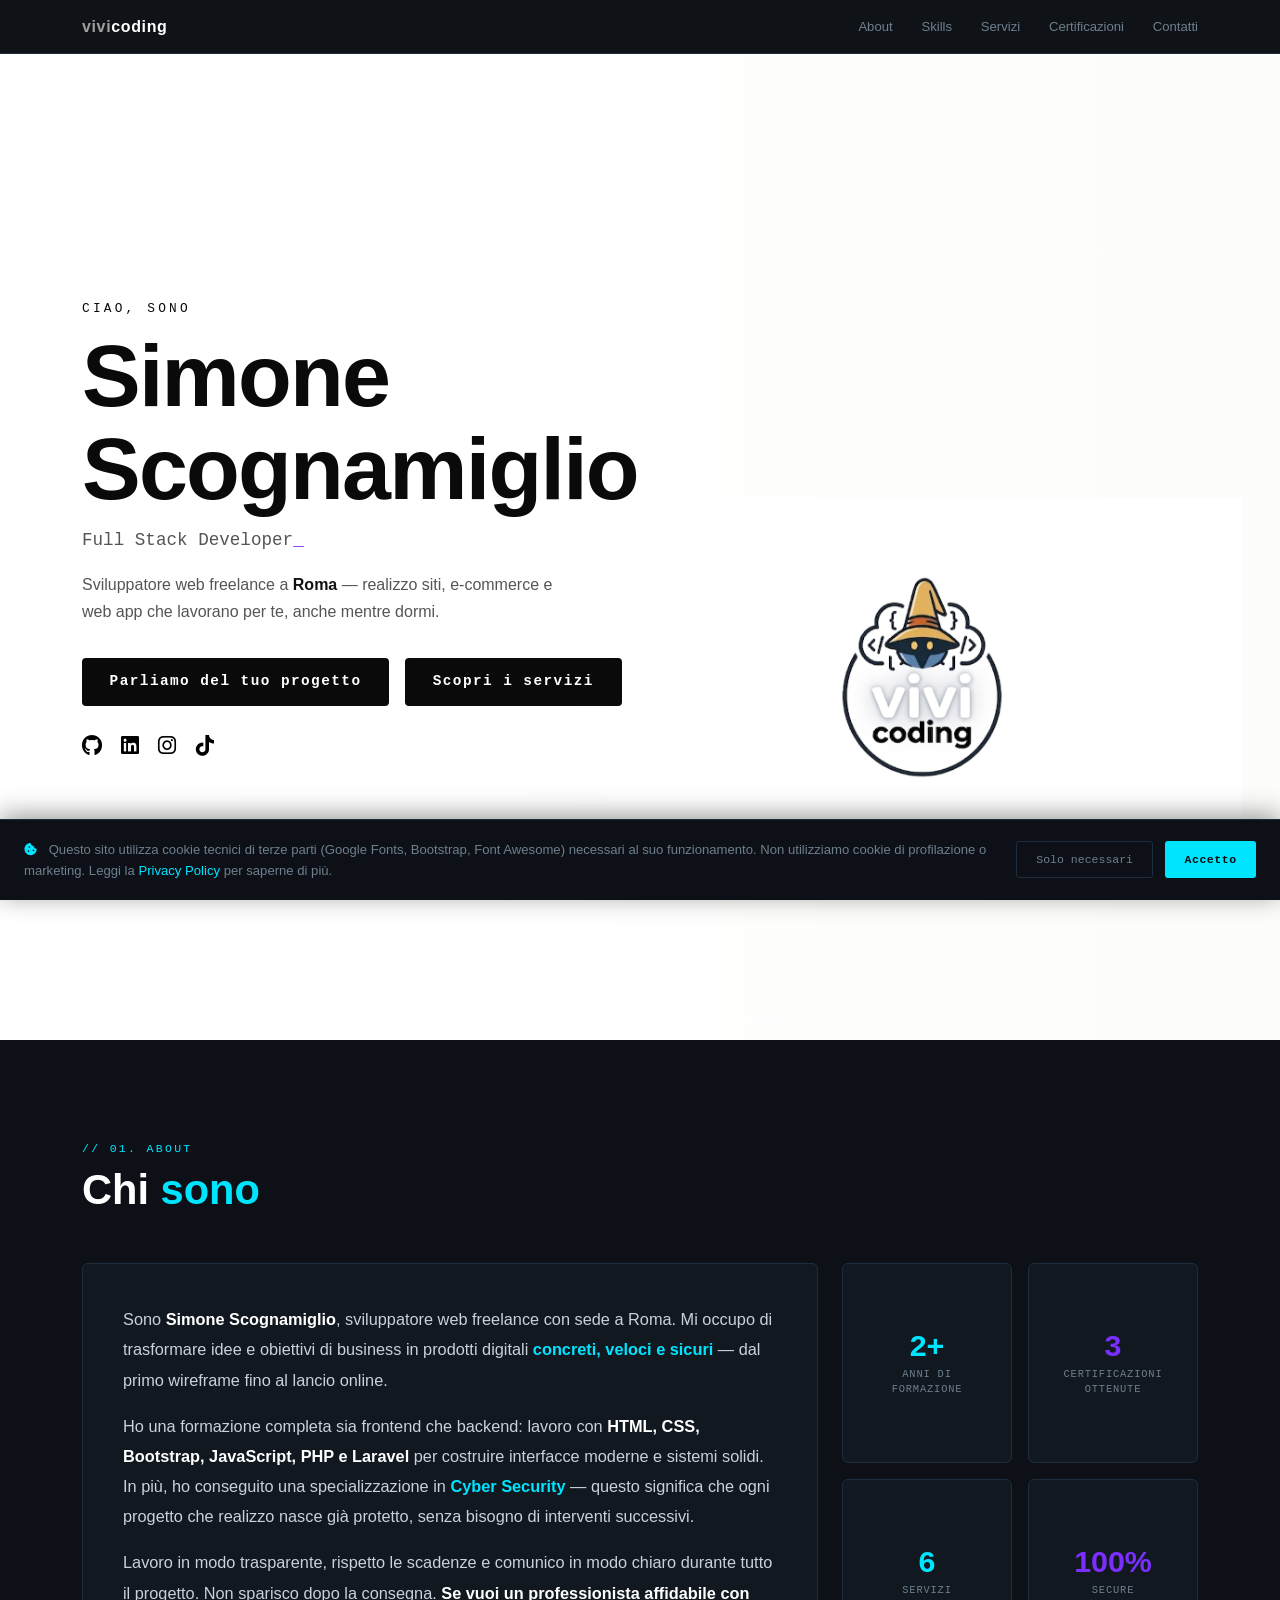
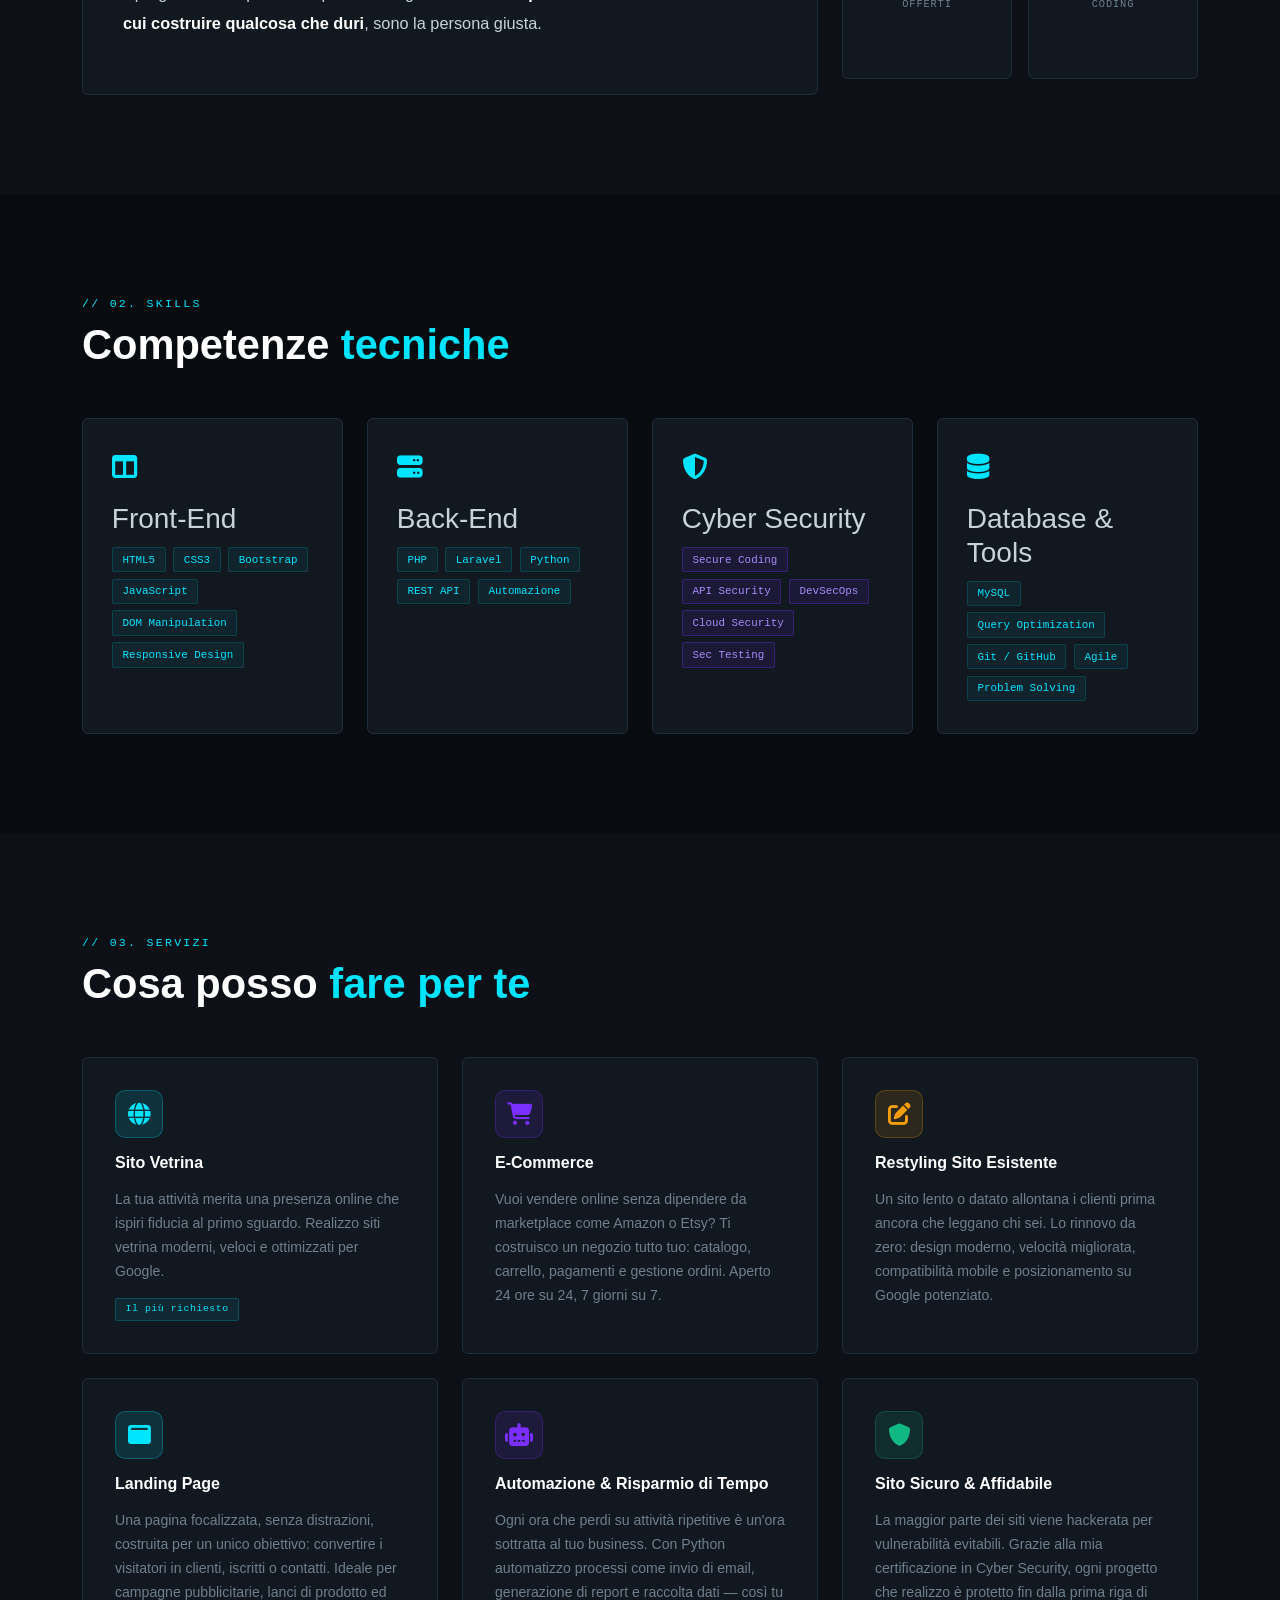
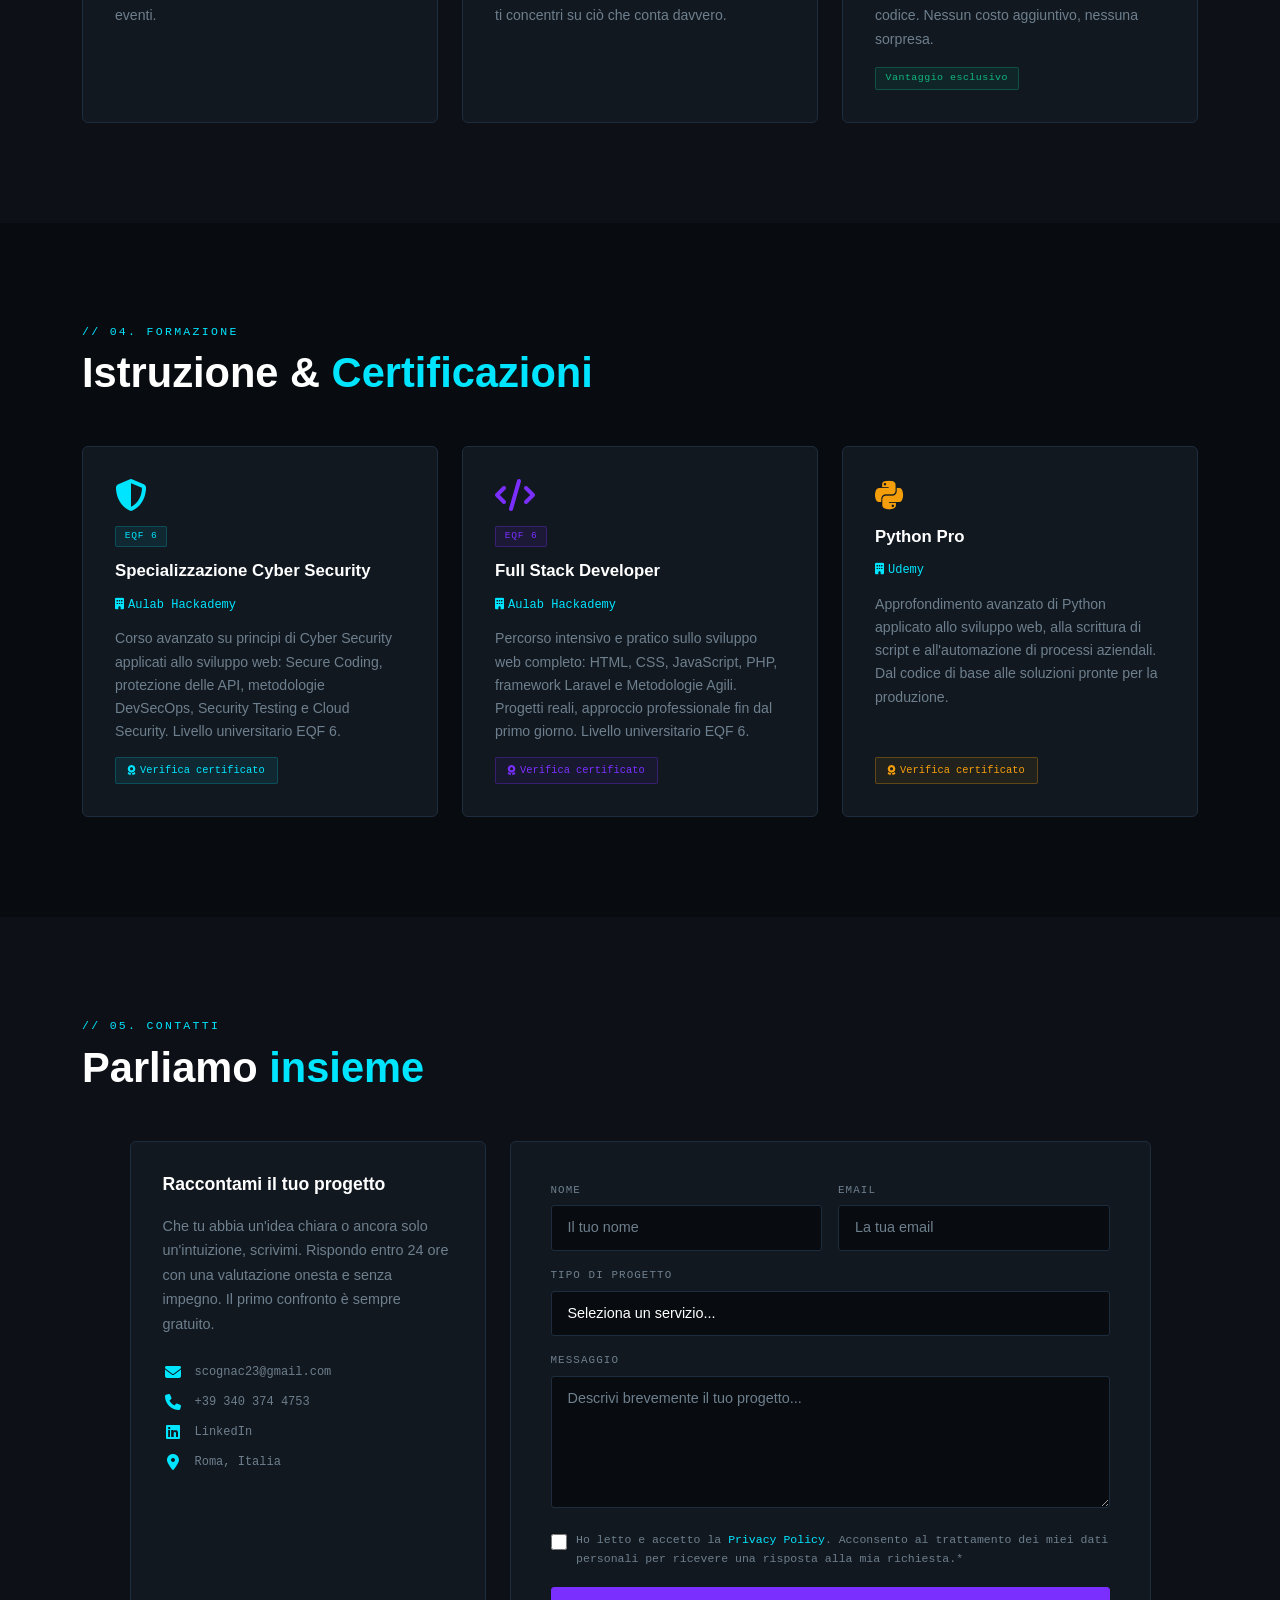
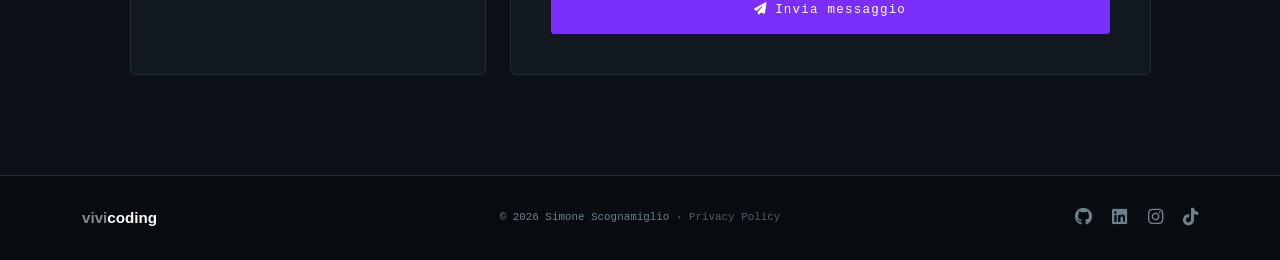
==== commit ffd7a3c7: "fix font awesome integrity" ====
--- a/index.html
+++ b/index.html
@@ -169,7 +169,6 @@
 
   <link rel="stylesheet"
     href="https://cdnjs.cloudflare.com/ajax/libs/font-awesome/6.5.0/css/all.min.css"
-    integrity="sha512-Avb2QiuDEEvB4bZJYdft2mNjVShBftLdPG8FJ0V7irTLQ8Uo0qcPxh4Plh7eqjm+/zShrSy8MuSRQPFCNGxA=="
     crossorigin="anonymous"
     referrerpolicy="no-referrer"/>
 
--- a/style.css
+++ b/style.css
@@ -102,7 +102,7 @@
   align-items: center;
   padding: 80px 0 60px;
   position: relative;
-  overflow: hidden;
+  overflow: visible;
   background: #fcfcfa;   /* ← grigio caldo leggerissimo, non più bianco puro */
 }
 
@@ -197,7 +197,7 @@
 
 .hero-socials { display: flex; gap: 1.2rem; }
 .hero-socials a {
-  color: #999;
+  color: #000;
   font-size: 1.3rem;
   transition: color .2s, transform .2s;
   text-decoration: none;
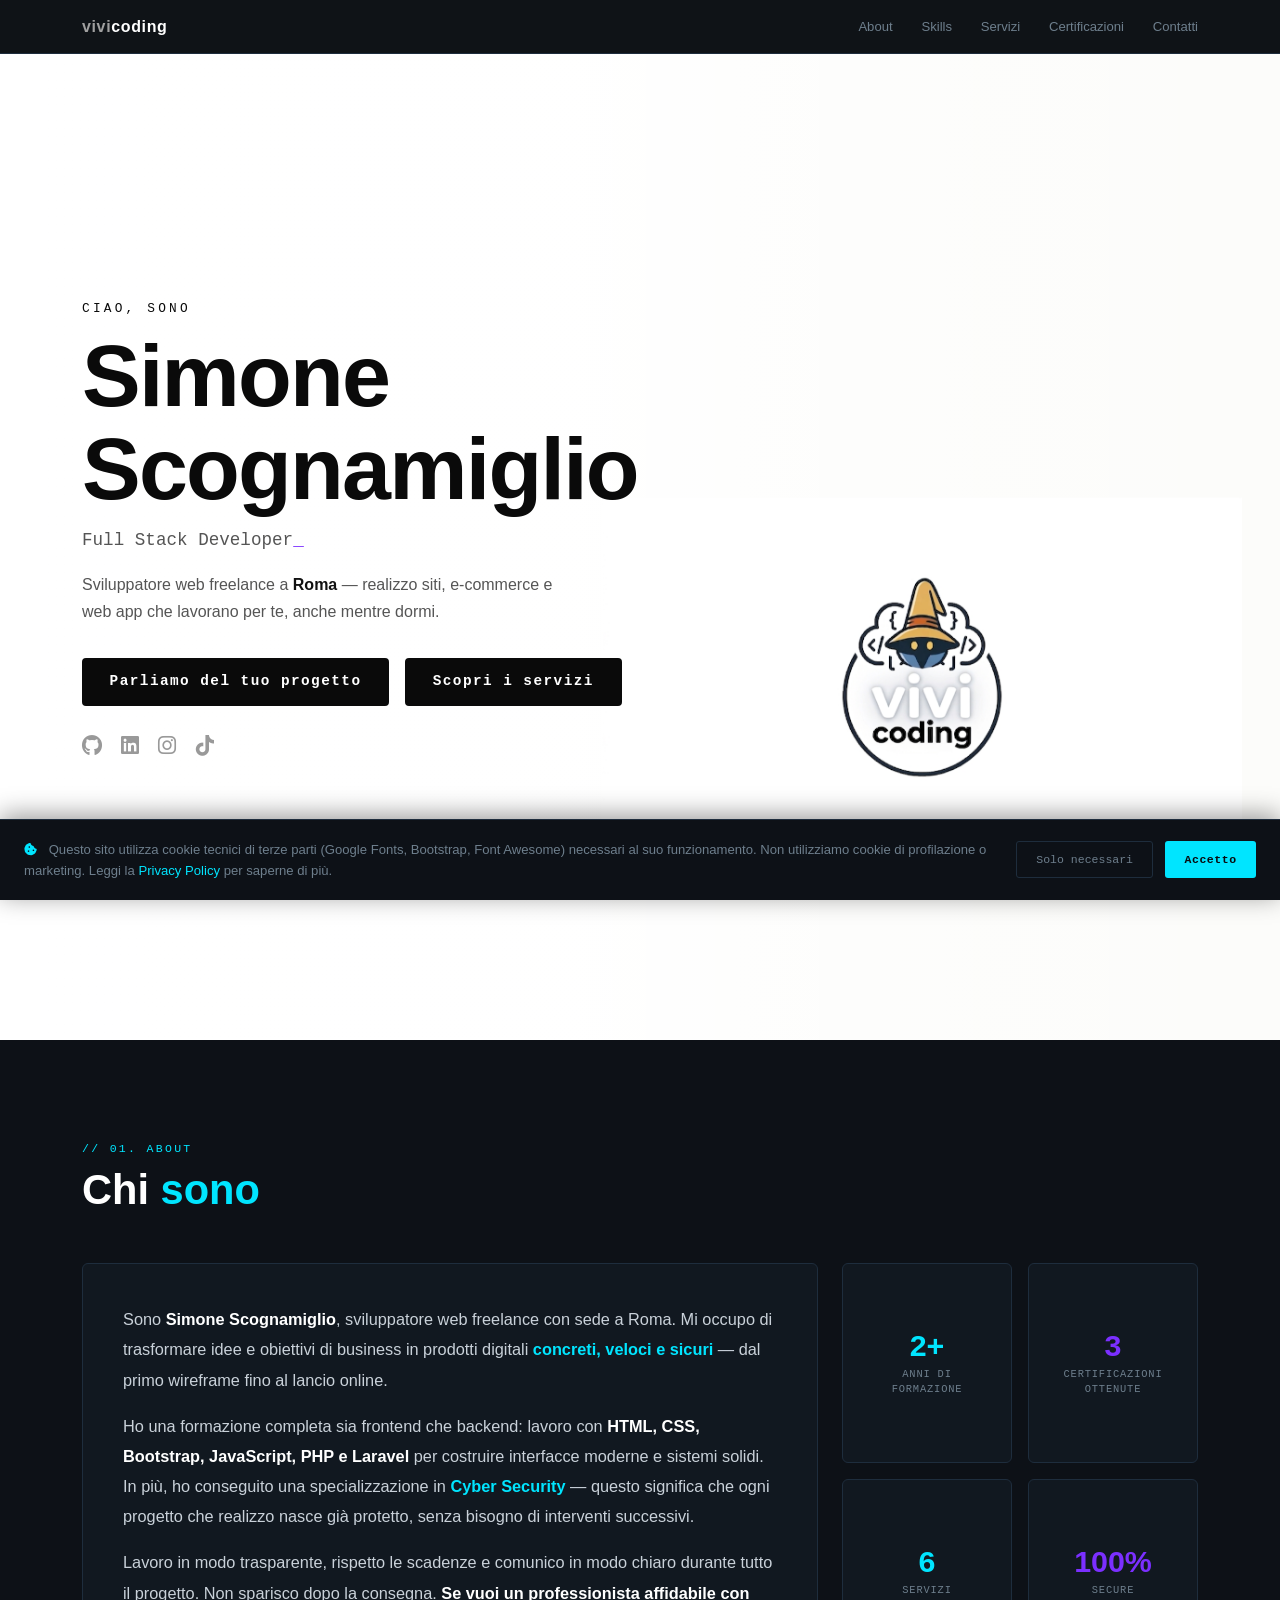
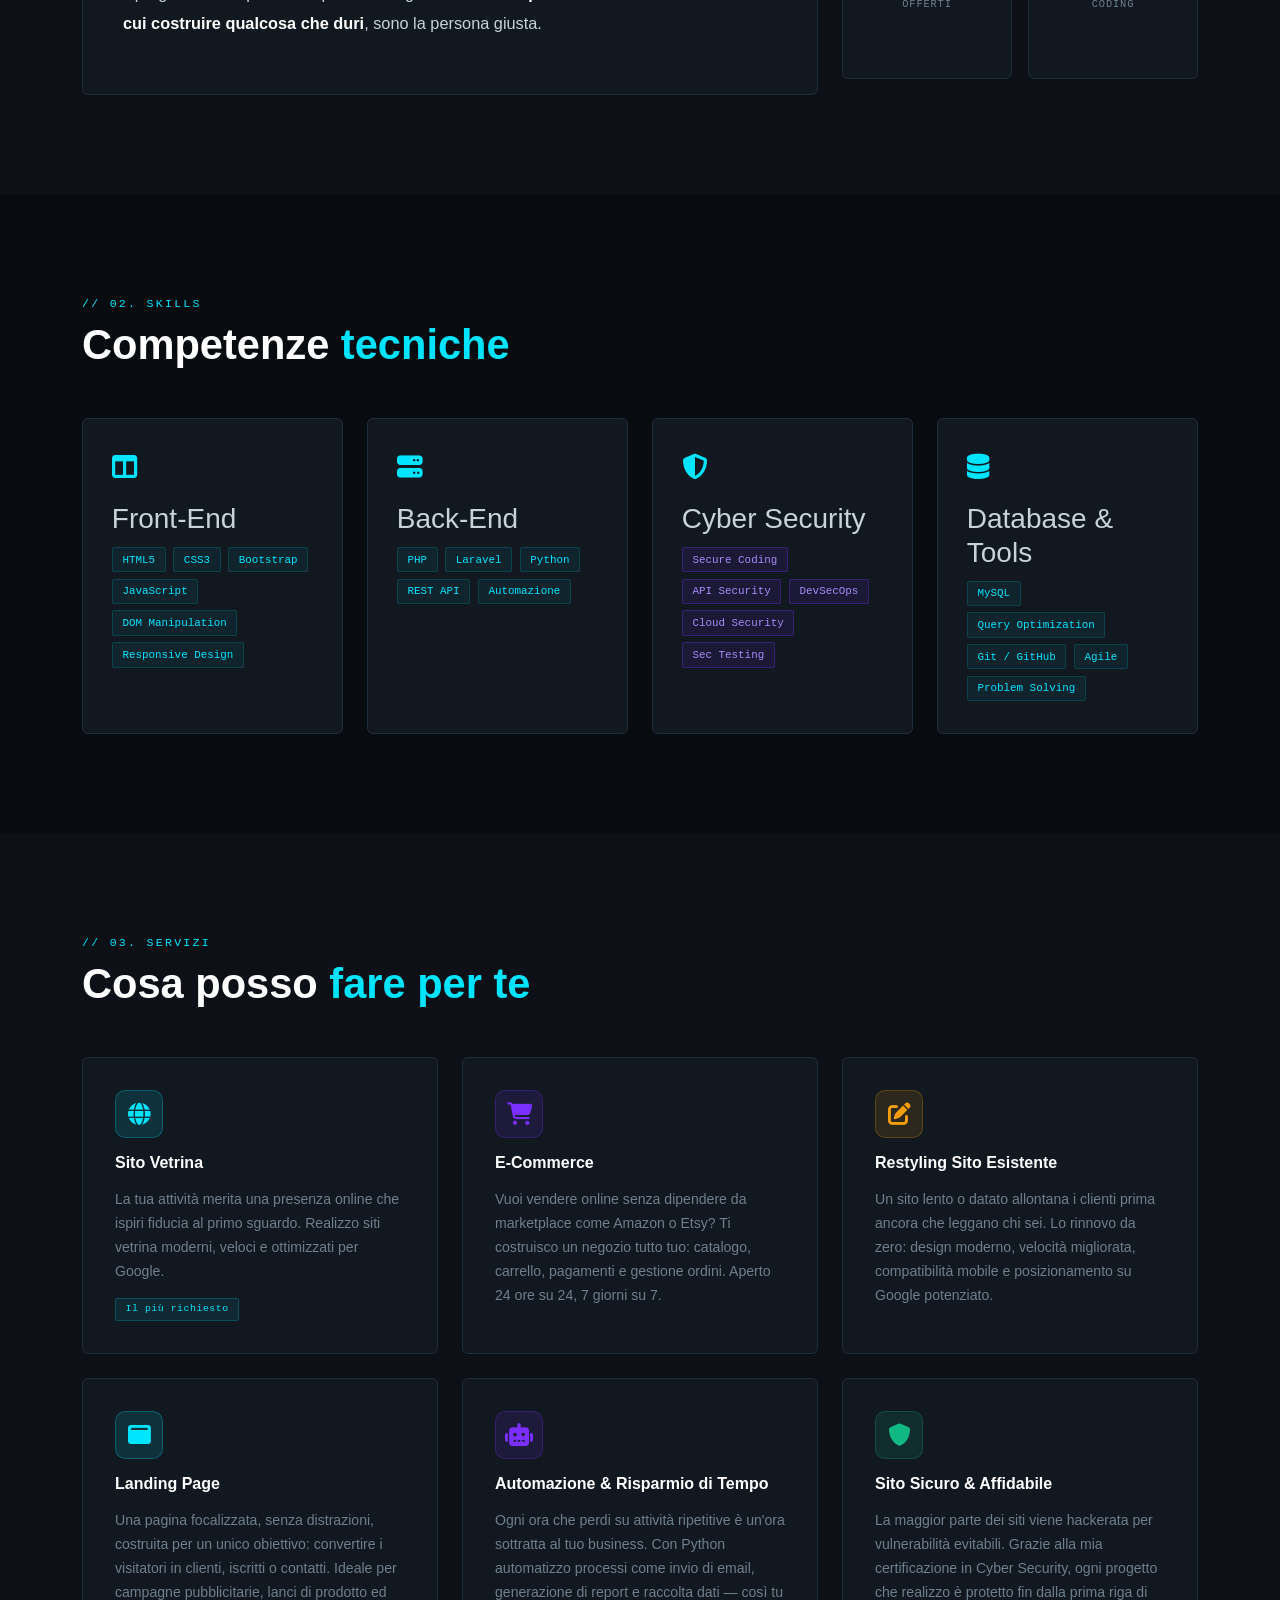
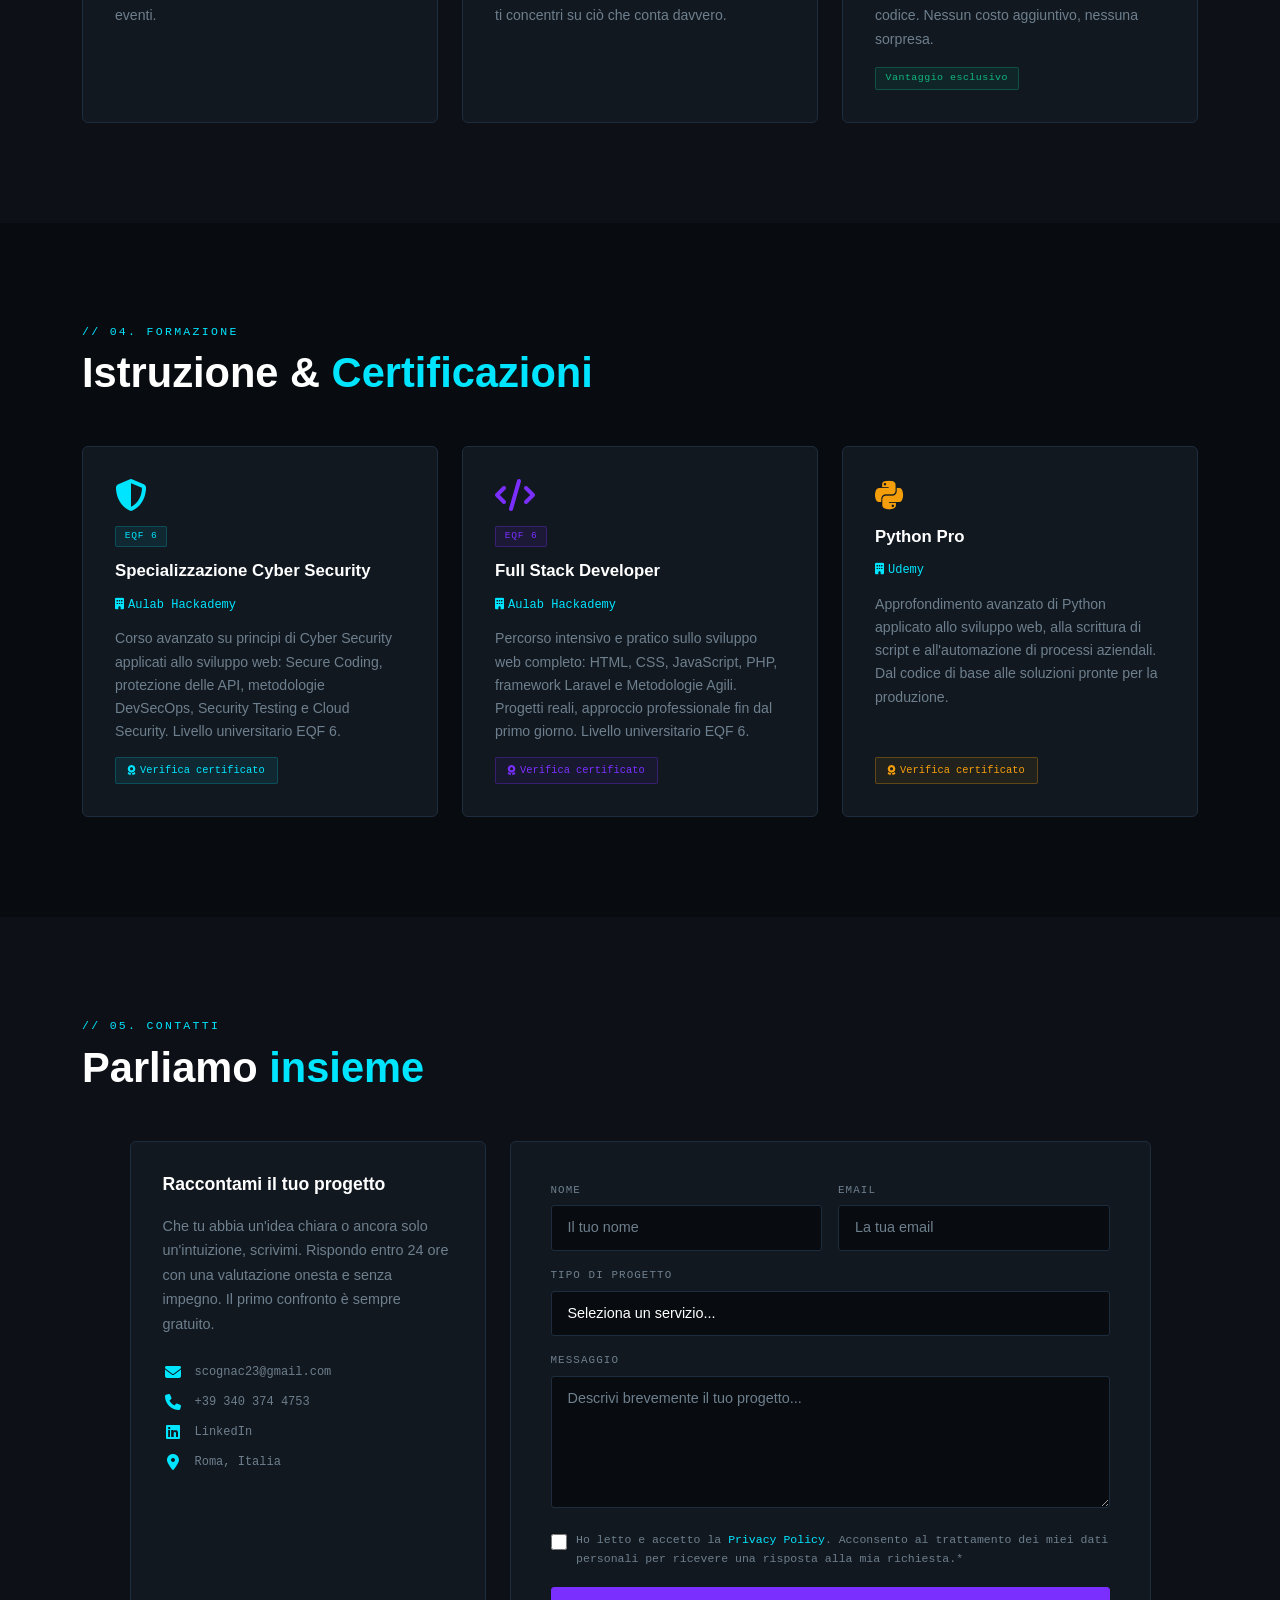
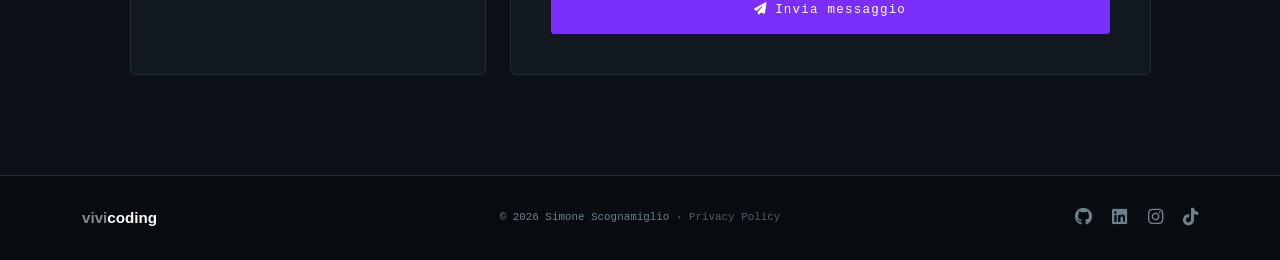
==== commit 841a2d8b: "fix social hover color" ====
--- a/index.html
+++ b/index.html
@@ -328,7 +328,7 @@
           <a href="https://github.com/SimonScognac23" target="_blank" rel="noopener noreferrer" title="GitHub" aria-label="GitHub"><i class="fa-brands fa-github"></i></a>
           <a href="https://linkedin.com/in/simonescognamiglio-7758172a0" target="_blank" rel="noopener noreferrer" title="LinkedIn" aria-label="LinkedIn"><i class="fa-brands fa-linkedin"></i></a>
           <a href="https://www.instagram.com/vivi_coding" target="_blank" rel="noopener noreferrer" title="Instagram" aria-label="Instagram"><i class="fa-brands fa-instagram"></i></a>
-          <a href="https://www.tiktok.com/@scognac" target="_blank" rel="noopener noreferrer" title="TikTok" aria-label="TikTok"><i class="fa-brands fa-tiktok"></i></a>
+          <a href="https://www.tiktok.com/@vivi_coding" target="_blank" rel="noopener noreferrer" title="TikTok" aria-label="TikTok"><i class="fa-brands fa-tiktok"></i></a>
         </div>
       </div>
     </div>
--- a/style.css
+++ b/style.css
@@ -197,7 +197,7 @@
 
 .hero-socials { display: flex; gap: 1.2rem; }
 .hero-socials a {
-  color: #000;
+  color: #999;
   font-size: 1.3rem;
   transition: color .2s, transform .2s;
   text-decoration: none;
